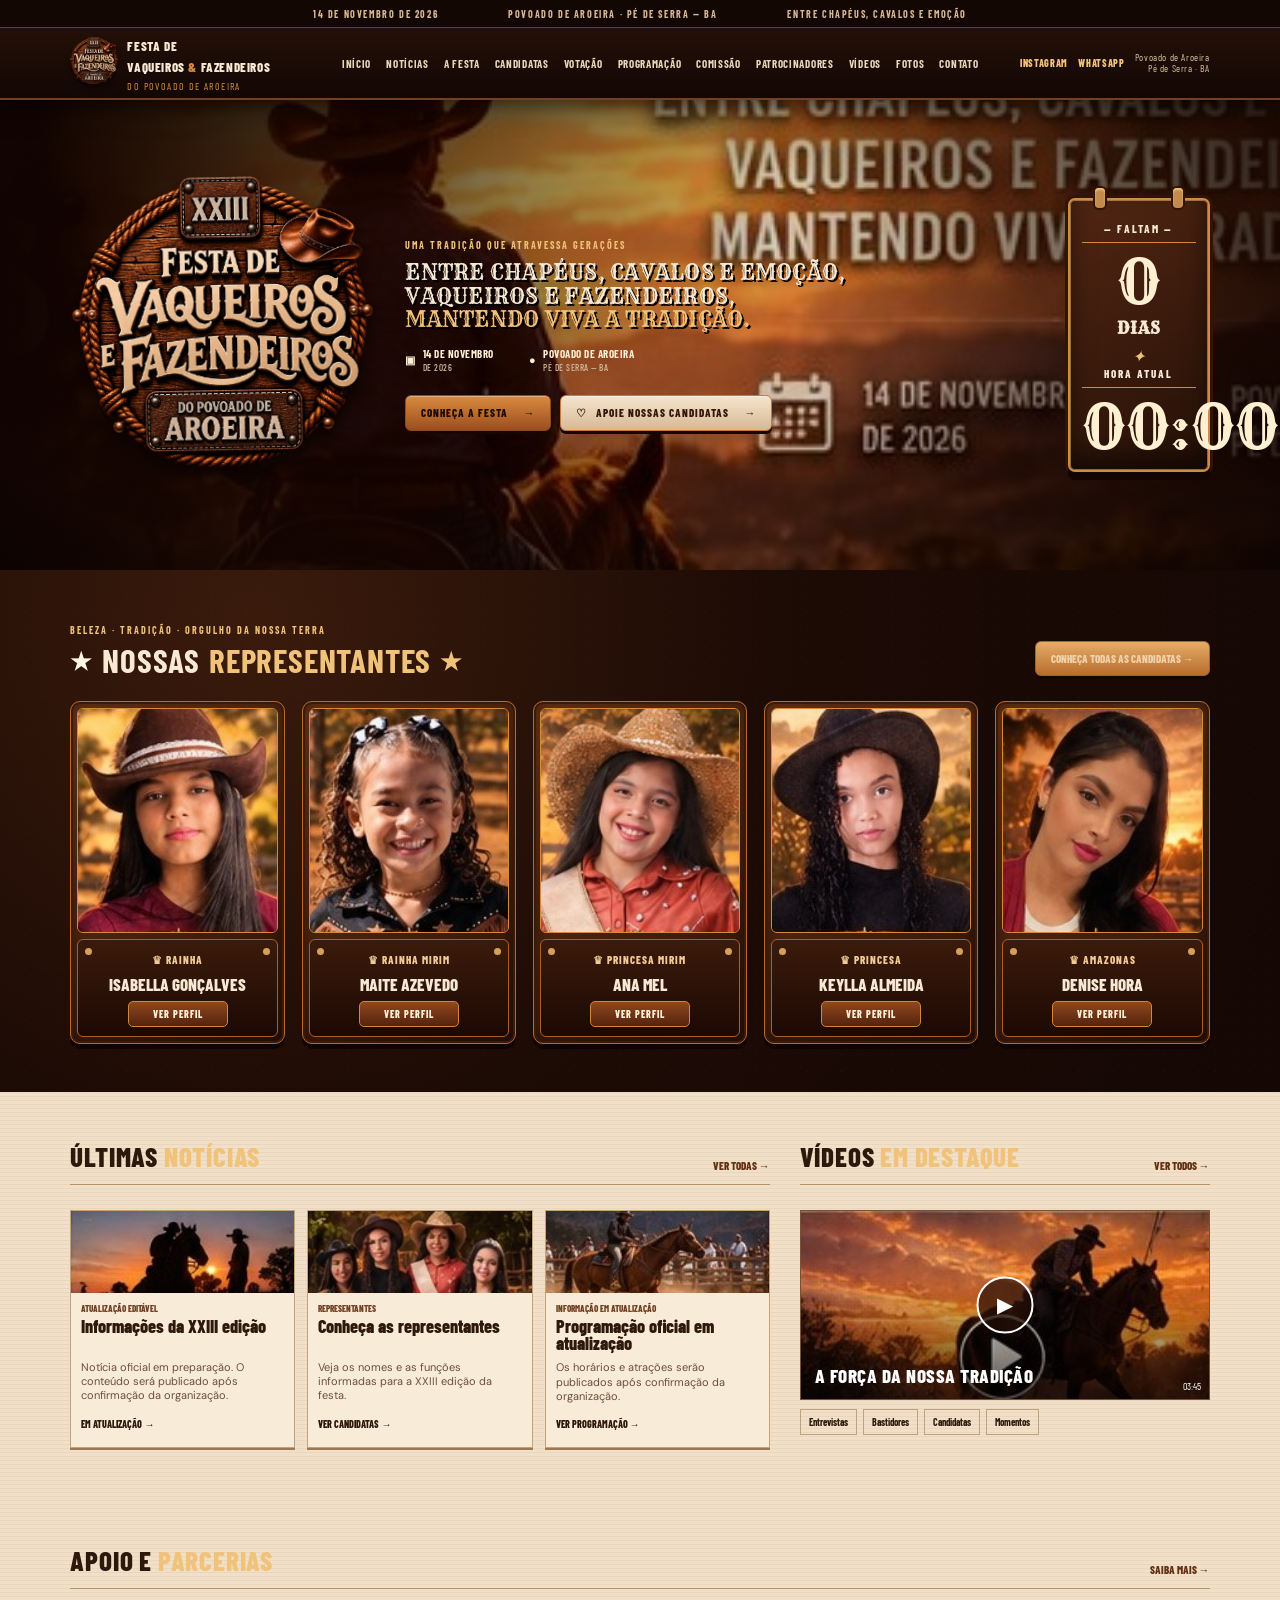
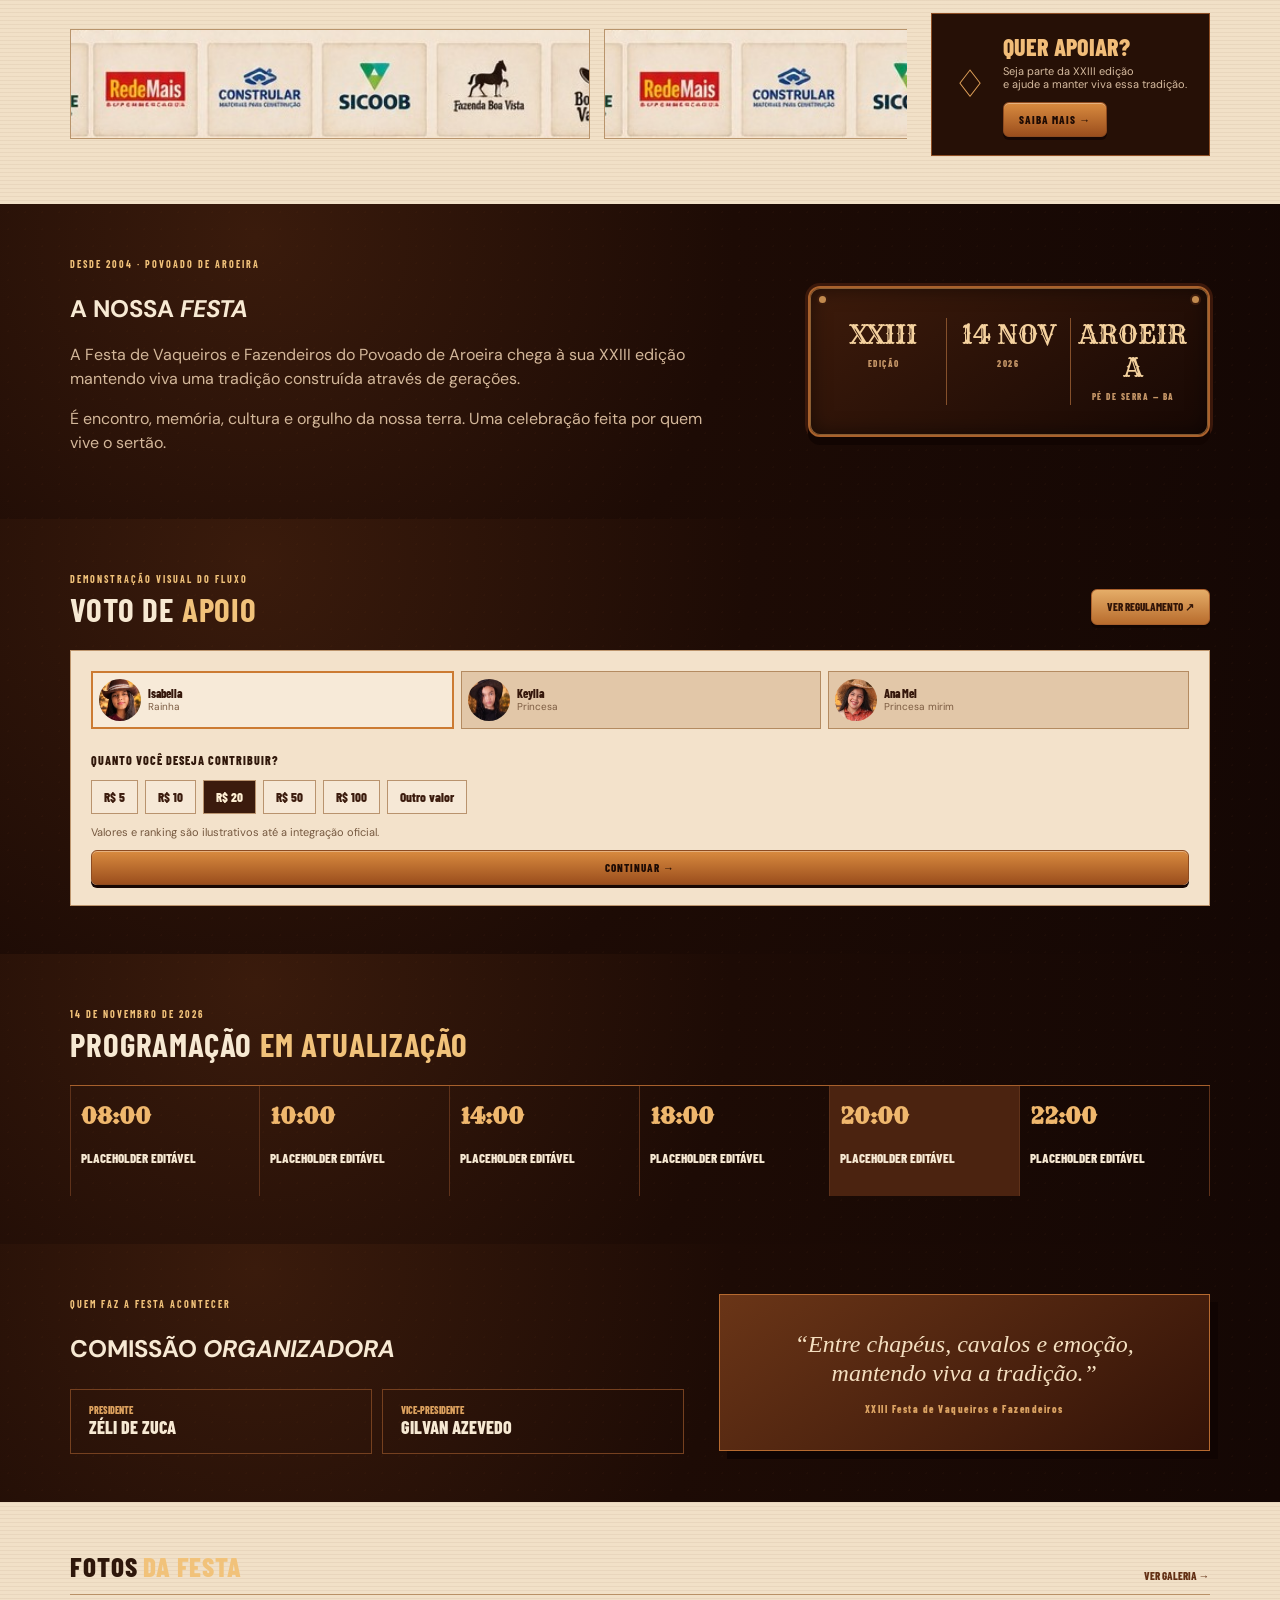
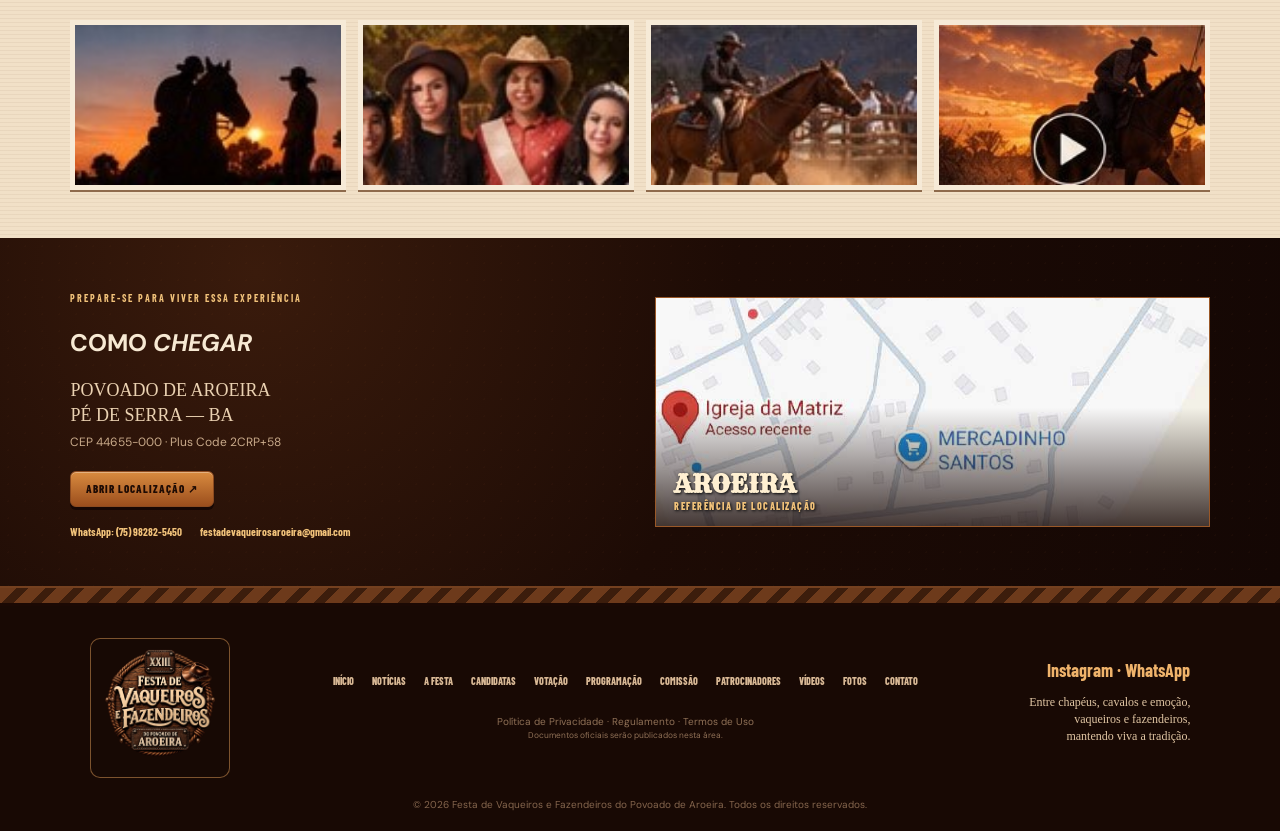
==== index.html @ e7176aa4 "Adiciona relogio atual no calendario" ====
<!doctype html>
<html lang="pt-BR">
<head>
<meta charset="utf-8">
<meta name="viewport" content="width=device-width,initial-scale=1">
<title>XXIII Festa de Vaqueiros e Fazendeiros — Aroeira</title>
<meta name="description" content="XXIII Festa de Vaqueiros e Fazendeiros do Povoado de Aroeira — Pé de Serra, BA.">
<link rel="preconnect" href="https://fonts.googleapis.com">
<link rel="preconnect" href="https://fonts.gstatic.com" crossorigin>
<link href="https://fonts.googleapis.com/css2?family=Barlow+Condensed:wght@400;500;600;700;800&family=DM+Sans:wght@400;500;600;700&family=Rye&display=swap" rel="stylesheet">
<link rel="stylesheet" href="styles.css?v=19">
</head>
<body>
<div class="topbar"><span>14 DE NOVEMBRO DE 2026</span><span>POVOADO DE AROEIRA · PÉ DE SERRA — BA</span><span>ENTRE CHAPÉUS, CAVALOS E EMOÇÃO</span></div>
<header class="header">
  <a class="brand" href="#inicio" aria-label="Festa de Vaqueiros e Fazendeiros">
    <img class="brand-logo" src="assets/logo-oficial.webp" alt="XXIII Festa de Vaqueiros e Fazendeiros do Povoado de Aroeira"><span class="brand-copy"><b>FESTA DE<br>VAQUEIROS <i>&</i> FAZENDEIROS</b><small>DO POVOADO DE AROEIRA</small></span>
  </a>
  <button class="hamb" aria-label="Abrir menu" aria-expanded="false" aria-controls="site-nav">☰</button>
  <nav class="nav" id="site-nav">
    <a href="#inicio">Início</a><a href="#noticias">Notícias</a><a href="#festa">A festa</a><a href="#candidatas">Candidatas</a><a href="#votacao">Votação</a><a href="#programacao">Programação</a><a href="#comissao">Comissão</a><a href="#patrocinadores">Patrocinadores</a><a href="#midia">Vídeos</a><a href="#galeria">Fotos</a><a href="#contato">Contato</a>
  </nav>
  <div class="social"><a href="https://www.instagram.com/festadevaqueiros_aroeira?stkn=MW5icGoyaG5nNHZ4cQ==" target="_blank" rel="noopener noreferrer">Instagram</a><a href="https://wa.me/5575982825450" target="_blank" rel="noopener noreferrer">WhatsApp</a><small>Povoado de Aroeira<br>Pé de Serra · BA</small></div>
</header>

<main id="inicio">
<section class="hero">
  <div class="hero-scene"></div><div class="hero-vignette"></div>
  <div class="rope rope-left"></div><div class="rope rope-right"></div>
  <div class="hero-logo official-logo"><img src="assets/logo-oficial.webp" alt="XXIII Festa de Vaqueiros e Fazendeiros do Povoado de Aroeira"></div>
  <div class="hero-center">
    <div class="eyebrow">UMA TRADIÇÃO QUE ATRAVESSA GERAÇÕES</div>
    <h1>ENTRE CHAPÉUS, CAVALOS E EMOÇÃO,<br>VAQUEIROS E FAZENDEIROS,<br><em>MANTENDO VIVA A TRADIÇÃO.</em></h1>
    <div class="meta"><span>▣ <b>14 DE NOVEMBRO<br><small>DE 2026</small></b></span><span>● <b>POVOADO DE AROEIRA<br><small>PÉ DE SERRA — BA</small></b></span></div>
    <div class="hero-actions"><a class="btn copper" href="#festa">CONHEÇA A FESTA <b>→</b></a><a class="btn cream" href="#votacao">♡ &nbsp; APOIE NOSSAS CANDIDATAS <b>→</b></a></div>
  </div>
  <div class="countdown plaque"><small>— FALTAM —</small><b id="days">63</b><strong>DIAS</strong><i>✦</i><div class="live-clock" aria-label="Horário atual"><small>HORA ATUAL</small><b id="currentTime">00:00:00</b></div></div>
</section>

<section class="representantes section dark" id="candidatas">
  <div class="section-title"><div><span class="eyebrow">BELEZA · TRADIÇÃO · ORGULHO DA NOSSA TERRA</span><h2>NOSSAS <em>REPRESENTANTES</em></h2></div><a class="small-btn" href="#candidatas">CONHEÇA TODAS AS CANDIDATAS →</a></div>
  <div class="candidate-grid">
    <article class="candidate"><div class="portrait"><img src="assets/isabella.jpg" alt="Isabella Gonçalves"></div><div class="card-name"><small>♛ RAINHA</small><h3>ISABELLA GONÇALVES</h3><button data-person="isabella">VER PERFIL</button></div></article>
    <article class="candidate"><div class="portrait"><img src="assets/maite.jpg" alt="Maite Azevedo"></div><div class="card-name"><small>♛ RAINHA MIRIM</small><h3>MAITE AZEVEDO</h3><button data-person="maite">VER PERFIL</button></div></article>
    <article class="candidate"><div class="portrait"><img src="assets/ana.jpg" alt="Ana Mel"></div><div class="card-name"><small>♛ PRINCESA MIRIM</small><h3>ANA MEL</h3><button data-person="ana">VER PERFIL</button></div></article>
    <article class="candidate"><div class="portrait"><img src="assets/keylla.jpg" alt="Keylla Almeida"></div><div class="card-name"><small>♛ PRINCESA</small><h3>KEYLLA ALMEIDA</h3><button data-person="keylla">VER PERFIL</button></div></article>
    <article class="candidate"><div class="portrait"><img src="assets/denise.jpg" alt="Denise Hora"></div><div class="card-name"><small>♛ AMAZONAS</small><h3>DENISE HORA</h3><button data-person="denise">VER PERFIL</button></div></article>
  </div>
</section>

<section class="news section light" id="noticias">
 <div class="two-col">
  <div><div class="section-title light-title"><h2>ÚLTIMAS <em>NOTÍCIAS</em></h2><a href="#noticias">VER TODAS →</a></div><div class="news-grid">
   <article class="news-card"><img src="assets/news1.jpg" alt="Imagem ilustrativa da festa" loading="lazy"><small>ATUALIZAÇÃO EDITÁVEL</small><h3>Informações da XXIII edição</h3><p>Notícia oficial em preparação. O conteúdo será publicado após confirmação da organização.</p><a href="#noticias">EM ATUALIZAÇÃO →</a></article>
   <article class="news-card"><img src="assets/news2.jpg" alt="Representantes da festa" loading="lazy"><small>REPRESENTANTES</small><h3>Conheça as representantes</h3><p>Veja os nomes e as funções informadas para a XXIII edição da festa.</p><a href="#candidatas">VER CANDIDATAS →</a></article>
   <article class="news-card"><img src="assets/news3.jpg" alt="Atualização da programação"><small>INFORMAÇÃO EM ATUALIZAÇÃO</small><h3>Programação oficial em atualização</h3><p>Os horários e atrações serão publicados após confirmação da organização.</p><a href="#programacao">VER PROGRAMAÇÃO →</a></article>
  </div></div>
  <div id="midia"><div class="section-title light-title"><h2>VÍDEOS <em>EM DESTAQUE</em></h2><a href="#midia">VER TODOS →</a></div><div class="video-card"><img src="assets/video.jpg" alt="A força da nossa tradição"><button aria-label="Reproduzir">▶</button><span>03:45</span><b>A FORÇA DA NOSSA TRADIÇÃO</b></div><div class="video-tabs"><span>Entrevistas</span><span>Bastidores</span><span>Candidatas</span><span>Momentos</span></div></div>
 </div>
</section>

<section class="sponsor section light" id="patrocinadores">
 <div class="section-title light-title"><h2>APOIO E <em>PARCERIAS</em></h2><a href="#contato">SAIBA MAIS →</a></div>
 <div class="sponsor-row sponsor-carousel" aria-label="Logos de apoio e parcerias"><div class="sponsor-track"><img src="assets/sponsors.jpg" alt="Logos de apoio e parcerias" loading="lazy"><img src="assets/sponsors.jpg" alt="Logos de apoio e parcerias" loading="lazy" aria-hidden="true"></div></div>
 <aside class="sponsor-cta"><div class="handshake">♢</div><div><h3>QUER APOIAR?</h3><p>Seja parte da XXIII edição<br>e ajude a manter viva essa tradição.</p><a class="btn copper" href="#contato">SAIBA MAIS →</a></div></aside>
</section>

<section class="section dark info" id="festa">
 <div class="info-card"><span class="eyebrow">DESDE 2004 · POVOADO DE AROEIRA</span><h2>A NOSSA <em>FESTA</em></h2><p>A Festa de Vaqueiros e Fazendeiros do Povoado de Aroeira chega à sua XXIII edição mantendo viva uma tradição construída através de gerações.</p><p>É encontro, memória, cultura e orgulho da nossa terra. Uma celebração feita por quem vive o sertão.</p></div>
 <div class="stats plaque"><div><b>XXIII</b><small>EDIÇÃO</small></div><div><b>14 NOV</b><small>2026</small></div><div><b>AROEIRA</b><small>PÉ DE SERRA — BA</small></div></div>
</section>

<section class="section dark vote" id="votacao">
 <div class="section-title"><div><span class="eyebrow">DEMONSTRAÇÃO VISUAL DO FLUXO</span><h2>VOTO DE <em>APOIO</em></h2></div><button class="small-btn" id="reg">VER REGULAMENTO ↗</button></div>
 <div class="vote-grid"><div class="vote-box"><div class="pick-row"><button class="selected" data-candidate="Isabella Gonçalves"><img src="assets/isabella.jpg" alt="Isabella Gonçalves"><b>Isabella<br><small>Rainha</small></b></button><button data-candidate="Keylla Almeida"><img src="assets/keylla.jpg" alt="Keylla Almeida"><b>Keylla<br><small>Princesa</small></b></button><button data-candidate="Ana Mel"><img src="assets/ana.jpg" alt="Ana Mel"><b>Ana Mel<br><small>Princesa mirim</small></b></button></div><label>QUANTO VOCÊ DESEJA CONTRIBUIR?</label><div class="amounts"><button>R$ 5</button><button>R$ 10</button><button class="active">R$ 20</button><button>R$ 50</button><button>R$ 100</button><button>Outro valor</button></div><p class="hint">Valores e ranking são ilustrativos até a integração oficial.</p><button class="btn copper wide" id="continueVote">CONTINUAR →</button></div></div>
</section>

<section class="section dark schedule" id="programacao"><div class="section-title"><div><span class="eyebrow">14 DE NOVEMBRO DE 2026</span><h2>PROGRAMAÇÃO <em>EM ATUALIZAÇÃO</em></h2></div></div><div class="timeline"><div><b>08:00</b><span>PLACEHOLDER EDITÁVEL</span></div><div><b>10:00</b><span>PLACEHOLDER EDITÁVEL</span></div><div><b>14:00</b><span>PLACEHOLDER EDITÁVEL</span></div><div><b>18:00</b><span>PLACEHOLDER EDITÁVEL</span></div><div class="highlight"><b>20:00</b><span>PLACEHOLDER EDITÁVEL</span></div><div><b>22:00</b><span>PLACEHOLDER EDITÁVEL</span></div></div></section>

<section class="section dark commission" id="comissao"><div><span class="eyebrow">QUEM FAZ A FESTA ACONTECER</span><h2>COMISSÃO <em>ORGANIZADORA</em></h2><div class="people"><div><small>Presidente</small><b>ZÉLI DE ZUCA</b></div><div><small>Vice-presidente</small><b>GILVAN AZEVEDO</b></div></div></div><div class="leather-note">“Entre chapéus, cavalos e emoção,<br>mantendo viva a tradição.”<small>XXIII Festa de Vaqueiros e Fazendeiros</small></div></section>

<section class="gallery section light" id="galeria"><div class="section-title light-title"><h2>FOTOS <em>DA FESTA</em></h2><a href="#galeria">VER GALERIA →</a></div><div class="gallery-grid"><img src="assets/news1.jpg" alt="Registro visual da festa" loading="lazy" tabindex="0" role="button"><img src="assets/news2.jpg" alt="Representantes da festa" loading="lazy" tabindex="0" role="button"><img src="assets/news3.jpg" alt="Imagem ilustrativa da programação" loading="lazy" tabindex="0" role="button"><img src="assets/video.jpg" alt="Imagem ilustrativa da tradição da festa" loading="lazy" tabindex="0" role="button"></div></section>

<section class="location section dark" id="contato"><div><span class="eyebrow">PREPARE-SE PARA VIVER ESSA EXPERIÊNCIA</span><h2>COMO <em>CHEGAR</em></h2><p class="lead">POVOADO DE AROEIRA<br>PÉ DE SERRA — BA<br><small>CEP 44655-000 · Plus Code 2CRP+58</small></p><a class="btn copper" href="https://maps.app.goo.gl/FQShf4enFJfWacBQ9?g_st=ac" target="_blank" rel="noopener noreferrer">ABRIR LOCALIZAÇÃO ↗</a><div class="contact-details"><a href="https://wa.me/5575982825450" target="_blank" rel="noopener noreferrer">WhatsApp: (75) 98282-5450</a><a href="mailto:festadevaqueirosaroeira@gmail.com">festadevaqueirosaroeira@gmail.com</a></div></div><div class="map-art"><img src="assets/mapa-aroeira.jpg" alt="Mapa de referência do Povoado de Aroeira, Pé de Serra - Bahia" loading="lazy"><div class="map-overlay"><b>AROEIRA</b><small>REFERÊNCIA DE LOCALIZAÇÃO</small></div></div></section>
</main>

<footer class="footer"><div class="footer-rope"></div><div class="footer-main"><img src="assets/logo-oficial.webp" alt="Logo oficial da festa" class="footer-logo"><div class="footer-links"><a href="#inicio">INÍCIO</a><a href="#noticias">NOTÍCIAS</a><a href="#festa">A FESTA</a><a href="#candidatas">CANDIDATAS</a><a href="#votacao">VOTAÇÃO</a><a href="#programacao">PROGRAMAÇÃO</a><a href="#comissao">COMISSÃO</a><a href="#patrocinadores">PATROCINADORES</a><a href="#midia">VÍDEOS</a><a href="#galeria">FOTOS</a><a href="#contato">CONTATO</a><div class="legal">Política de Privacidade · Regulamento · Termos de Uso<br><small>Documentos oficiais serão publicados nesta área.</small></div></div><div class="footer-slogan"><span><a href="https://www.instagram.com/festadevaqueiros_aroeira?stkn=MW5icGoyaG5nNHZ4cQ==" target="_blank" rel="noopener noreferrer">Instagram</a> · <a href="https://wa.me/5575982825450" target="_blank" rel="noopener noreferrer">WhatsApp</a></span><p>Entre chapéus, cavalos e emoção,<br>vaqueiros e fazendeiros,<br>mantendo viva a tradição.</p></div></div><div class="copyright">© 2026 Festa de Vaqueiros e Fazendeiros do Povoado de Aroeira. Todos os direitos reservados.</div></footer>

<div class="modal" id="modal" role="dialog" aria-modal="true" aria-labelledby="modalTitle" aria-hidden="true"><div class="modal-box"><button class="close" aria-label="Fechar janela">×</button><div id="modalContent"><h2 id="modalTitle" class="sr-only">Detalhes</h2></div></div></div>
<script src="script.js?v=7"></script>
</body>
</html>
---- styles.css ----
:root{--black:#160a05;--brown:#2a1208;--brown2:#4b2410;--leather:#6b3518;--copper:#d88a3d;--gold:#f1c27a;--cream:#f7e9d3;--paper:#f1e0c7;--ink:#2a160c;--muted:#bfa586;--line:rgba(232,169,94,.35);--display:'Rye',Georgia,serif;--cond:'Barlow Condensed',Arial,sans-serif;--body:'DM Sans',Arial,sans-serif}*{box-sizing:border-box}html{scroll-behavior:smooth}body{margin:0;background:var(--black);color:var(--cream);font-family:var(--body);overflow-x:hidden}a{text-decoration:none;color:inherit}button{font:inherit;cursor:pointer}.topbar{height:28px;background:#130703;border-bottom:1px solid #6e3c1e;display:flex;align-items:center;justify-content:center;gap:70px;color:#d8b892;font:700 10px var(--cond);letter-spacing:1.6px}.header{height:72px;background:linear-gradient(#241008,#120704);border-bottom:2px solid #74401f;display:flex;align-items:center;padding:0 5.5vw;gap:25px;position:sticky;top:0;z-index:50;box-shadow:0 8px 20px #0008}.brand{display:flex;align-items:center;gap:9px;min-width:230px}.brand-x{font:21px var(--display);padding:7px 8px;border:1px solid var(--copper);border-radius:5px;box-shadow:inset 0 0 0 2px #3d1b0b;color:#fff0d4}.brand-copy b{font:800 13px/1 var(--cond);letter-spacing:.6px}.brand-copy i{color:var(--copper);font-style:normal}.brand-copy small{display:block;color:var(--copper);font:10px var(--cond);letter-spacing:1.4px;margin-top:3px}.nav{display:flex;justify-content:center;gap:15px;flex:1}.nav a{font:700 11px var(--cond);letter-spacing:.7px;text-transform:uppercase;color:#ead6bb}.nav a:hover{color:var(--gold)}.social{display:flex;align-items:center;gap:10px;font:700 16px var(--cond);white-space:nowrap}.social small{font:10px/1.1 var(--cond);color:#d3b99a;letter-spacing:.6px}.social b{font-size:24px}.hamb{display:none;background:none;border:0;color:#f6dfbf;font-size:25px}.hero{height:390px;position:relative;display:flex;align-items:center;padding:0 5.5vw;overflow:hidden;background:#201007}.hero-scene{position:absolute;inset:0;background-image:linear-gradient(90deg,#1a0905 0%,#1a09058a 25%,#1a09052a 60%,#1a09057a 100%),url('assets/hero-cowboy.jpg');background-size:cover;background-position:center 48%;filter:saturate(1.15)}.hero-vignette{position:absolute;inset:0;background:radial-gradient(ellipse at 50% 40%,transparent 0 30%,#130703aa 85%,#0d0402 100%)}.rope{position:absolute;width:480px;height:32px;border-radius:50%;border:10px solid #4b2714;opacity:.9;filter:drop-shadow(0 4px 2px #000);pointer-events:none}.rope-left{left:-190px;top:-10px;transform:rotate(18deg)}.rope-right{right:-210px;bottom:0;transform:rotate(-18deg)}.plaque{background:linear-gradient(145deg,#3d1b0b,#170804);border:2px solid #a9612c;border-radius:12px;box-shadow:0 8px 0 #120502,0 0 0 3px #3b180b,inset 0 0 0 1px #e1a15a88,inset 0 0 20px #0008;position:relative}.plaque:before,.plaque:after{content:"";position:absolute;width:7px;height:7px;background:#c28a4e;border-radius:50%;box-shadow:0 0 0 2px #3b1b0c;top:8px}.plaque:before{left:9px}.plaque:after{right:9px}.hero-logo{z-index:2;width:260px;padding:13px 17px;text-align:center;transform:rotate(-1deg);margin-right:30px}.hero-logo .roman{display:inline-block;border:1px solid #b76a31;padding:2px 10px;font:23px var(--display);margin-bottom:3px}.hero-logo strong{display:block;font:800 31px/.84 var(--cond);letter-spacing:.5px;text-shadow:2px 2px #0b0301}.hero-logo strong em{font-style:normal;color:#fff0d6;font-size:39px}.hero-logo small{display:block;border-top:1px solid #9a5425;margin:10px 10px 0;padding-top:6px;font:700 10px/1.1 var(--cond);letter-spacing:1.6px;color:#d4b08a}.hero-logo small b{font:18px var(--display);color:#fff0d6}.hero-center{position:relative;z-index:2;flex:1;text-align:left;max-width:570px;margin-left:10px}.eyebrow{font:700 10px var(--cond);letter-spacing:2px;color:var(--gold);text-transform:uppercase}.hero h1{font:700 24px/1.05 var(--cond);letter-spacing:.6px;margin:10px 0 15px;text-shadow:2px 2px #000}.hero h1 em{font-style:normal;color:#fff1d5}.meta{display:flex;gap:35px;color:#fff0d4;font:700 11px var(--cond);letter-spacing:.5px}.meta span{display:flex;gap:7px;align-items:center}.meta span:first-letter{color:var(--gold)}.meta small{font-weight:500;color:#d6c0a4}.hero-actions{display:flex;gap:9px;margin-top:18px}.btn{display:inline-flex;align-items:center;justify-content:center;gap:15px;padding:10px 15px;border-radius:6px;border:1px solid #8d4b20;font:800 11px var(--cond);letter-spacing:1px;box-shadow:inset 0 1px #fff5,0 3px #170704}.btn.copper{background:linear-gradient(#d98b3f,#9b4e1d);color:#1e0b04}.btn.cream{background:linear-gradient(#f5e5cd,#d7b894);color:#34170a;border-color:#c27b3c}.btn:hover{transform:translateY(-1px);filter:brightness(1.08)}.countdown{z-index:3;width:150px;padding:16px 12px;text-align:center;transform:rotate(2deg);margin-left:auto}.countdown small{font:800 12px var(--cond);letter-spacing:2px}.countdown b{display:block;font:67px/.85 var(--display);color:#fff0d2;margin-top:5px}.countdown strong{display:block;font:800 18px var(--cond);letter-spacing:2px}.countdown i{display:block;color:var(--gold);margin-top:4px}.quick{display:grid;grid-template-columns:repeat(7,1fr);background:linear-gradient(#3a1c0d,#251006);border-block:1px solid #8b4c25;padding:0 5.5vw;box-shadow:0 7px 14px #0008}.quick a{min-height:82px;border-right:1px solid #6f3b1e;display:flex;align-items:center;justify-content:center;gap:11px;text-align:left}.quick a:first-child{border-left:1px solid #6f3b1e}.quick b{font-size:24px;color:#f1bd79}.quick strong{font:800 12px/1 var(--cond);letter-spacing:.8px}.quick small{display:block;font:400 10px var(--body);color:#d1b596;letter-spacing:0;margin-top:5px}.section{padding:48px 5.5vw}.dark{background:radial-gradient(circle at 20% 10%,#3a1b0c 0,#1d0b05 45%,#140704 100%);position:relative}.dark:before{content:"";position:absolute;inset:0;pointer-events:none;background-image:radial-gradient(#8c4b2380 1px,transparent 1px);background-size:17px 17px;opacity:.11}.dark>*{position:relative}.section-title{display:flex;align-items:end;justify-content:space-between;gap:20px;margin-bottom:25px}.section-title h2{font:700 33px/.9 var(--cond);margin:7px 0 0;letter-spacing:.8px}.section-title h2 em{font-style:normal;color:var(--gold)}.section-title a{font:800 11px var(--cond);color:#5a2a12}.dark .section-title a{color:#f2d1a8}.small-btn{border:1px solid #a9602c;background:linear-gradient(#e5ad68,#b86c2d);color:#321508;padding:10px 15px;border-radius:6px;font:800 11px var(--cond);box-shadow:0 3px #120502}.candidate-grid{display:grid;grid-template-columns:repeat(5,1fr);gap:17px}.candidate{padding:6px;border:1px solid #b56b30;border-radius:10px;background:linear-gradient(145deg,#6c3516,#2a1006);box-shadow:0 5px 0 #100402,inset 0 0 0 2px #3b1a0c,inset 0 0 18px #0007}.portrait{height:225px;border-radius:6px;overflow:hidden;border:1px solid #d4893d;background:#3a1b0b}.portrait img{width:100%;height:100%;object-fit:cover;display:block}.card-name{text-align:center;background:linear-gradient(#3b1b0b,#1c0904);border:1px solid #a95f29;border-radius:6px;padding:8px 7px 9px;margin-top:6px;position:relative}.card-name:before,.card-name:after{content:"";position:absolute;top:8px;width:7px;height:7px;border-radius:50%;background:#d5a05e}.card-name:before{left:7px}.card-name:after{right:7px}.card-name small{font:800 11px var(--cond);letter-spacing:1px;color:#f1cb95}.card-name h3{font:800 17px/.95 var(--cond);margin:7px 0 9px}.card-name button{background:linear-gradient(#8f481d,#54230e);border:1px solid #d2863c;color:#fff0d5;border-radius:5px;padding:6px 24px;font:800 10px var(--cond);letter-spacing:1px}.light{background:var(--paper);color:#2e170b;position:relative}.light:before{content:"";position:absolute;inset:0;opacity:.13;background-image:repeating-linear-gradient(0deg,transparent,transparent 3px,#6d472d 4px)}.light>*{position:relative}.two-col{display:grid;grid-template-columns:1.45fr .85fr;gap:30px}.light-title{border-bottom:1px solid #b99167;padding-bottom:12px}.light-title h2{font:800 27px var(--cond);margin:0}.light-title a{color:#633015;font:800 11px var(--cond)}.news-grid{display:grid;grid-template-columns:repeat(3,1fr);gap:12px}.news-card{background:#f8ebd7;border:1px solid #c3a17b;box-shadow:0 2px 0 #9d7855;padding-bottom:14px}.news-card img{display:block;width:100%;height:82px;object-fit:cover}.news-card small{display:block;color:#714021;font:800 9px var(--cond);margin:10px 10px 4px}.news-card h3{font:800 18px/.96 var(--cond);margin:0 10px 8px}.news-card p{font:400 11px/1.3 var(--body);margin:0 10px 9px;color:#6a503b}.news-card a{font:800 10px var(--cond);margin:0 10px}.video-card{height:190px;margin-top:0;position:relative;overflow:hidden;border:1px solid #765134;background:#1b0a04}.video-card img{width:100%;height:100%;object-fit:cover}.video-card:after{content:"";position:absolute;inset:0;background:linear-gradient(0deg,#000a,transparent 65%)}.video-card button{position:absolute;z-index:2;left:50%;top:50%;transform:translate(-50%,-50%);width:57px;height:57px;border-radius:50%;border:2px solid white;background:#241006aa;color:white;font-size:21px}.video-card span{position:absolute;z-index:2;right:8px;bottom:7px;color:white;font:10px var(--cond)}.video-card>b{position:absolute;z-index:2;left:14px;bottom:12px;color:white;font:800 19px var(--cond);letter-spacing:.5px}.video-tabs{display:flex;gap:6px;margin-top:9px}.video-tabs span{padding:6px 8px;border:1px solid #c0a17f;font:700 10px var(--cond);text-transform:capitalize}.sponsor{display:grid;grid-template-columns:1.5fr .5fr;gap:24px;align-items:center}.sponsor .section-title{grid-column:1/-1;margin-bottom:0}.sponsor-row{display:flex;align-items:center;gap:5px}.sponsor-row img{width:100%;height:110px;object-fit:cover;object-position:center;border:1px solid #b8946c;background:#f7e9d3}.sponsor-row button{border:0;background:none;font-size:34px;color:#8d5a31}.sponsor-cta{background:#261006;border:1px solid #8e4e24;min-height:110px;display:flex;align-items:center;justify-content:center;gap:16px;color:#f3ddbf;padding:18px}.handshake{font-size:38px;color:#e4a45b}.sponsor-cta h3{font:800 24px var(--cond);margin:0;color:#f1bd79}.sponsor-cta p{font:11px/1.2 var(--body);color:#d7bca0;margin:4px 0 10px}.info{display:grid;grid-template-columns:1.4fr .8fr;gap:35px;align-items:center}.info-card p{max-width:650px;color:#d3b79a;line-height:1.5}.stats{display:flex;gap:0;justify-content:space-around;padding:30px 12px}.stats div{padding:0 18px;text-align:center;border-right:1px solid #85502b}.stats div:last-child{border:0}.stats b{display:block;font:30px var(--display);color:#f4d19e}.stats small{font:800 10px var(--cond);letter-spacing:1.5px;color:#c59667}.vote-grid{display:grid;grid-template-columns:1.25fr .75fr;gap:24px}.vote-box{background:#f3e2cb;color:#30170a;padding:20px;border:1px solid #bd956d}.pick-row{display:flex;gap:7px;margin-bottom:20px}.pick-row button{flex:1;display:flex;align-items:center;gap:7px;text-align:left;background:#e2c7a8;border:1px solid #b48b61;padding:6px;color:#35170b}.pick-row button.selected{border:2px solid #cc7b32;background:#f7ead8}.pick-row img{width:42px;height:42px;object-fit:cover;border-radius:50%}.pick-row b{font:800 12px/1 var(--cond)}.pick-row small{font:10px var(--body);font-weight:400;color:#7c5c42}.vote-box label{font:800 12px var(--cond);letter-spacing:1px}.amounts{display:flex;flex-wrap:wrap;gap:7px;margin:10px 0}.amounts button{background:#f6e8d6;border:1px solid #b9936e;color:#3b1b0d;padding:8px 12px;font:800 13px var(--cond)}.amounts button.active{background:#3b1b0d;color:#fff0d4}.hint{font-size:11px;color:#75583f}.wide{width:100%}.ranking{background:#281007;border:1px solid #8e4c24;padding:20px}.ranking h3{font:800 25px var(--cond);border-bottom:1px solid #78401f;padding-bottom:12px}.ranking h3 em{font-style:normal;color:#e6a761}.ranking ol{margin:0;padding-left:20px}.ranking li{display:flex;justify-content:space-between;gap:10px;padding:10px 0;border-bottom:1px solid #61331a;font:800 13px var(--cond)}.ranking li span{color:#d3b89b;font-weight:500}.timeline{display:grid;grid-template-columns:repeat(6,1fr);border-top:1px solid #a7602c}.timeline div{min-height:110px;border-right:1px solid #5f321a;padding:16px 10px}.timeline div:first-child{border-left:1px solid #5f321a}.timeline b{display:block;color:#efb76d;font:800 22px var(--display)}.timeline span{display:block;margin-top:20px;font:800 13px var(--cond)}.timeline .highlight{background:#4b2310}.commission{display:grid;grid-template-columns:1fr .8fr;gap:35px;align-items:center}.people{display:flex;gap:10px;margin-top:25px}.people div{border:1px solid #75401f;padding:14px 18px;flex:1}.people small{display:block;color:#dca15e;font:800 10px var(--cond);text-transform:uppercase}.people b{font:800 18px var(--cond)}.leather-note{padding:35px 25px;text-align:center;background:linear-gradient(145deg,#6a3517,#321207);border:1px solid #b66a30;box-shadow:8px 8px 0 #100402;font:italic 24px/1.2 Georgia;color:#f4dfc0}.leather-note small{display:block;font:800 10px var(--cond);color:#dba363;letter-spacing:1.5px;margin-top:15px}.gallery-grid{display:grid;grid-template-columns:repeat(4,1fr);gap:12px}.gallery-grid img{width:100%;height:170px;object-fit:cover;border:5px solid #f6ead7;box-shadow:0 2px 0 #8e6a4c}.location{display:grid;grid-template-columns:1fr 1fr;gap:30px;align-items:center}.lead{font:18px/1.4 Georgia;color:#ead1b1}.map-art{height:230px;border:1px solid #9a5828;background:radial-gradient(circle,#6b3518 1px,transparent 1px),#1d0a05;background-size:18px 18px;display:flex;flex-direction:column;align-items:center;justify-content:center;box-shadow:inset 0 0 50px #000}.map-art span{font-size:40px;color:#d89248}.map-art b{font:800 30px var(--display)}.map-art small{font:800 11px var(--cond);letter-spacing:2px;color:#d6b28c}.footer{background:#180904;border-top:2px solid #74401f;position:relative;overflow:hidden}.footer-rope{height:18px;background:repeating-linear-gradient(135deg,#6d3a1b 0 12px,#3c1d0c 12px 20px);border-bottom:3px solid #1b0904}.footer-main{display:grid;grid-template-columns:190px 1fr 220px;gap:30px;padding:32px 7vw 20px;align-items:center}.footer-logo{width:140px;height:140px;object-fit:cover;border-radius:8px;filter:sepia(.3)}.footer-links{display:flex;justify-content:center;flex-wrap:wrap;gap:10px 18px;font:800 10px var(--cond);color:#d9b996}.legal{width:100%;text-align:center;color:#8f7056;margin-top:18px;font:10px var(--body)}.footer-slogan{text-align:right}.footer-slogan span{font:700 18px var(--cond);color:#efb36b}.footer-slogan p{font:12px/1.45 Georgia;color:#e0c5a3}.copyright{text-align:center;padding:0 20px 20px;color:#84654d;font:10px var(--body)}.modal{position:fixed;inset:0;background:#000b;display:none;align-items:center;justify-content:center;z-index:100;padding:20px}.modal.open{display:flex}.modal-box{width:min(520px,100%);background:linear-gradient(#3b1b0b,#1b0804);border:2px solid #b76a30;border-radius:12px;padding:28px;color:#f7e7ce;box-shadow:0 20px 60px #000}.close{position:absolute;margin-left:450px;margin-top:-20px;background:none;border:0;color:white;font-size:28px}.modal-box h3{font:800 30px var(--cond);margin:0 0 8px;color:#f0b36c}.modal-box p{color:#d9bfa0}.modal-box .modal-photo{width:140px;height:140px;border-radius:8px;object-fit:cover;border:2px solid #c98239;float:left;margin:0 18px 10px 0}
@media(max-width:1100px){.nav{gap:8px}.nav a{font-size:10px}.social small{display:none}.hero-logo{width:220px}.hero-center{max-width:480px}.hero h1{font-size:21px}.quick{grid-template-columns:repeat(4,1fr)}.candidate-grid{grid-template-columns:repeat(3,1fr)}}
@media(max-width:760px){.topbar span:nth-child(2),.topbar span:nth-child(3){display:none}.header{height:66px;padding:0 18px}.nav{display:none;position:absolute;top:66px;left:0;right:0;background:#190904;flex-direction:column;padding:15px 20px;border-bottom:1px solid #7d4422}.nav.open{display:flex}.hamb{display:block;margin-left:auto}.social{display:none}.brand{min-width:auto}.brand-copy b{font-size:11px}.brand-copy small{font-size:8px}.hero{height:auto;min-height:620px;padding:120px 20px 30px;display:block}.hero-logo{position:absolute;top:18px;left:18px;width:185px;transform:none}.hero-logo strong{font-size:23px}.hero-logo strong em{font-size:29px}.hero-center{max-width:none;margin:0;text-align:center}.hero h1{font-size:20px}.meta{justify-content:center;gap:16px}.hero-actions{justify-content:center;flex-wrap:wrap}.countdown{position:absolute;top:20px;right:15px;width:120px;padding:12px 8px}.countdown b{font-size:50px}.quick{grid-template-columns:repeat(2,1fr);padding:0}.quick a{min-height:72px}.section{padding:38px 18px}.section-title{align-items:flex-start;flex-direction:column}.section-title h2{font-size:29px}.candidate-grid{grid-template-columns:repeat(2,1fr);gap:10px}.portrait{height:220px}.card-name h3{font-size:15px}.two-col,.info,.vote-grid,.commission,.location{grid-template-columns:1fr}.news-grid{grid-template-columns:1fr}.news-card img{height:130px}.sponsor{display:block}.sponsor .section-title{margin-bottom:20px}.sponsor-row img{height:90px}.sponsor-cta{margin-top:18px}.timeline{grid-template-columns:repeat(2,1fr)}.people{flex-direction:column}.gallery-grid{grid-template-columns:repeat(2,1fr)}.gallery-grid img{height:130px}.footer-main{grid-template-columns:1fr;text-align:center}.footer-logo{margin:auto}.footer-slogan{text-align:center}.close{margin-left:calc(100% - 20px)}}
@media(max-width:430px){.candidate-grid{grid-template-columns:1fr 1fr}.portrait{height:175px}.card-name h3{font-size:14px}.quick strong{font-size:11px}.quick small{font-size:9px}.hero-logo{width:170px}.hero h1{font-size:18px}.countdown{width:105px}.countdown b{font-size:43px}.hero-center{padding-top:70px}.pick-row{flex-direction:column}.timeline{grid-template-columns:1fr}.gallery-grid{grid-template-columns:1fr}}
/* Correções visuais da referência: o hero usa uma fotografia limpa, sem texto incorporado na imagem. */
.hero-scene{background-image:linear-gradient(90deg,rgba(26,9,5,.9) 0%,rgba(26,9,5,.42) 30%,rgba(26,9,5,.2) 62%,rgba(26,9,5,.56) 100%),url('assets/hero-ai.webp');background-position:center center;background-size:cover;filter:saturate(1.08) contrast(1.04)}
.hero-vignette{background:linear-gradient(90deg,rgba(16,5,2,.48),transparent 42%,rgba(16,5,2,.38)),linear-gradient(0deg,rgba(13,4,2,.82),transparent 24%,rgba(13,4,2,.25))}
.hero{height:405px;background:#201007}.hero-logo{box-shadow:0 8px 0 rgba(18,5,2,.65),inset 0 0 0 1px rgba(241,194,122,.35)}.hero-center{max-width:590px}.hero h1{max-width:560px}.quick{position:relative;z-index:4}.candidate{transition:transform .22s ease,filter .22s ease}.candidate:hover{transform:translateY(-5px);filter:brightness(1.08)}.portrait img{object-position:center center}.card-name button{transition:filter .2s,transform .2s}.card-name button:hover{filter:brightness(1.18);transform:translateY(-1px)}
@media(max-width:760px){.hero{min-height:620px;height:auto}.hero-scene{background-position:center center}.hero-logo{box-shadow:0 5px 0 rgba(18,5,2,.6)}}
/* Refinamento com o logo oficial enviado pela organização */
.brand-logo{width:48px;height:54px;object-fit:contain;display:block;filter:drop-shadow(0 3px 2px rgba(0,0,0,.55))}.brand-copy{min-width:0}.official-logo{z-index:2;width:225px;height:250px;padding:0;margin-right:28px;background:transparent;border:0;border-radius:0;box-shadow:none;filter:drop-shadow(0 8px 5px rgba(12,3,1,.65));transform:rotate(-1deg)}.official-logo:before,.official-logo:after{display:none}.official-logo img{width:100%;height:100%;object-fit:contain;display:block}.footer-logo{object-fit:contain;padding:8px;background:rgba(25,8,3,.32);border:1px solid rgba(212,131,58,.55);border-radius:10px}.hero-center{margin-left:0}.hero h1{font-size:23px;line-height:1.06}.hero h1 em{color:var(--gold)}
@media(max-width:1100px){.official-logo{width:190px;height:215px;margin-right:18px}.brand-logo{width:42px;height:47px}.brand-copy b{font-size:11px}}
@media(max-width:760px){.brand-logo{width:38px;height:43px}.official-logo{position:absolute;top:16px;left:18px;width:150px;height:165px;margin:0}.hero-center{padding-top:125px}.hero h1{font-size:19px}.footer-logo{width:150px;height:150px}}
@media(max-width:430px){.official-logo{width:132px;height:146px}.hero-center{padding-top:104px}}
/* Ajustes finais de responsividade e conteúdo confirmado */
.btn.disabled{opacity:.68;cursor:not-allowed;pointer-events:none;filter:none}.location .btn.disabled{font-size:10px}.news-card h3{min-height:34px}
@media(max-width:760px){.hero-center{padding-top:190px}.hero-actions .btn{max-width:100%;font-size:10px}.meta{flex-wrap:wrap}.location .btn.disabled{white-space:normal;text-align:center}}
@media(max-width:430px){.hero-center{padding-top:175px}.hero h1{line-height:1.08}.meta{gap:10px}.hero-actions{gap:7px}.hero-actions .btn{padding:9px 10px}.news-card h3{min-height:0}}
/* Corrige a faixa lateral vazia observada em alguns navegadores Android */
html,body{width:100%;min-width:0;max-width:100%;overflow-x:hidden}.topbar,.header,main,.footer{width:100%;max-width:100%}.hero,.quick,.section{max-width:100%;}.hero-scene{width:100%;}.header{box-sizing:border-box}.quick{box-sizing:border-box}
@media(max-width:760px){.topbar,.header,main,.footer{width:100vw;max-width:100vw}.hero{width:100vw}.quick{width:100vw}.section{width:100vw}}
/* Fase 1 — composição mais limpa, premium e próxima da referência */
.social>span,.social>b{display:none}.social{margin-left:auto}.social small{display:block;text-align:right}.hero{height:470px;min-height:470px;background:#180804}.hero-scene{background-image:linear-gradient(90deg,#120502 0%,#1a0905a8 30%,#1a09052e 62%,#120502b8 100%),url('assets/hero-cowboy.jpg');background-position:center 45%}.hero-vignette{background:radial-gradient(ellipse at 52% 42%,transparent 0 33%,#13070399 83%,#0d0402 100%)}.official-logo{width:270px;height:300px;margin-right:34px;filter:drop-shadow(0 11px 7px #090201cc)}.hero-center{max-width:610px;margin-left:0}.hero h1{font-size:27px;line-height:1.02;letter-spacing:.8px}.hero-actions{margin-top:22px}.countdown{width:132px;padding:14px 10px}.countdown b{font-size:59px}.quick{grid-template-columns:repeat(4,1fr);padding-inline:8vw}.quick a{min-height:76px}.quick a:nth-child(n+5){display:none}.quick a:first-child{border-left:1px solid #6f3b1e}
@media(max-width:1100px){.hero{height:450px;min-height:450px}.official-logo{width:220px;height:245px;margin-right:20px}.hero h1{font-size:23px}.countdown{width:120px}.quick{padding-inline:5.5vw}}
@media(max-width:760px){.social{display:none}.hero{height:auto;min-height:690px;padding-top:120px}.official-logo{width:155px;height:170px;top:18px;left:18px}.hero-center{padding-top:205px}.hero h1{font-size:21px}.hero-actions{margin-top:18px}.countdown{top:22px;right:14px;width:112px}.quick{grid-template-columns:repeat(2,1fr);padding:0}.quick a{min-height:76px}.quick a:nth-child(n+5){display:none}}
@media(max-width:430px){.hero{min-height:675px}.hero-center{padding-top:190px}.hero h1{font-size:19px}.official-logo{width:135px;height:148px}.quick a{min-height:70px}}
/* Acessibilidade */
.sr-only{position:absolute;width:1px;height:1px;padding:0;margin:-1px;overflow:hidden;clip:rect(0,0,0,0);white-space:nowrap;border:0}.modal[aria-hidden="true"]{visibility:hidden}.modal[aria-hidden="false"]{visibility:visible}
.gallery-grid img{cursor:zoom-in;transition:transform .2s,filter .2s}.gallery-grid img:hover,.gallery-grid img:focus{transform:scale(1.02);filter:brightness(1.08);outline:2px solid var(--copper);outline-offset:2px}.gallery-modal-photo{display:block;width:100%;max-height:62vh;object-fit:contain;border:1px solid #c98239;margin-bottom:14px}
.social a{font:800 10px var(--cond);letter-spacing:.7px;color:#f1c27a;text-transform:uppercase}.social a:hover{color:#fff0d4}.lead small{font:12px var(--body);color:#c9aa8a}.contact-details{display:flex;flex-wrap:wrap;gap:10px 18px;margin-top:18px}.contact-details a{font:700 11px var(--cond);color:#f1c27a}.contact-details a:hover{color:#fff0d4}.footer-slogan a{color:inherit}.footer-slogan a:hover{color:#fff0d4}@media(max-width:760px){.contact-details{flex-direction:column;gap:7px}}
.map-art{position:relative;overflow:hidden;min-height:230px;background:#1d0a05}.map-art>img{width:100%;height:100%;min-height:230px;object-fit:cover;display:block;filter:saturate(.82)}.map-art:after{content:"";position:absolute;inset:0;background:linear-gradient(0deg,#160704cc,transparent 52%);pointer-events:none}.map-overlay{position:absolute;z-index:2;left:18px;bottom:14px;display:flex;flex-direction:column;text-shadow:1px 1px 3px #000}.map-overlay b{font:800 25px var(--display);color:#fff0d2}.map-overlay small{font:800 10px var(--cond);letter-spacing:1.5px;color:#f1c27a}.location .lead small{display:inline-block;margin-top:5px}
/* Refinamento solicitado na fachada, calendário, tipografia e menu mobile */
.rope{display:none}.hero h1{font-family:var(--display);font-weight:400;letter-spacing:.25px;line-height:1.12;font-size:21px}.hero h1 em{font-family:var(--display);font-weight:400;color:#f1c27a}.countdown{transform:none;width:142px;min-height:152px;padding:22px 12px 14px;border-radius:7px;background:linear-gradient(145deg,#522613,#241006);border:2px solid #d08a45;box-shadow:0 8px 0 #120502,0 0 0 3px #321307,inset 0 0 0 1px #f2bd7088,inset 0 -15px 24px #0008}.countdown:before,.countdown:after{width:10px;height:20px;top:-12px;border-radius:4px;background:#c38a4e;box-shadow:0 0 0 2px #321307, inset 0 2px 2px #f1c27a}.countdown:before{left:25px}.countdown:after{right:25px}.countdown small{display:block;border-bottom:1px solid #d08a45;padding-bottom:7px;font-size:11px}.countdown b{font-family:var(--display);font-size:62px;line-height:.95;margin-top:10px}.countdown strong{font-family:var(--display);font-size:16px;letter-spacing:1px;margin-top:6px}.countdown i{margin-top:8px}.official-logo{width:305px;height:335px;margin-right:30px}
@media(max-width:1100px){.official-logo{width:255px;height:280px}.hero h1{font-size:19px}.countdown{width:132px}}
@media(max-width:760px){.hamb{position:fixed;top:38px;right:12px;z-index:100;width:48px;height:42px;border:1px solid #b76a30;border-radius:6px;background:#1b0804eF;font-size:28px;line-height:1;color:#f6dfbf}.official-logo{width:185px;height:202px;top:14px;left:14px}.hero-center{padding-top:230px}.hero h1{font-size:16px;line-height:1.22}.countdown{top:20px;right:12px;width:126px;min-height:143px;padding:20px 8px 11px}.countdown b{font-size:54px}.countdown strong{font-size:14px}.countdown:before{left:21px}.countdown:after{right:21px}}
@media(max-width:430px){.official-logo{width:168px;height:183px}.hero-center{padding-top:215px}.hero h1{font-size:14px}.countdown{width:116px;min-height:134px}.countdown b{font-size:48px}.countdown small{font-size:9px}.countdown strong{font-size:12px}.countdown:before{left:18px}.countdown:after{right:18px}}
/* Barra superior inteira fixa e título das representantes alinhado */
.topbar{position:sticky;top:0;z-index:70}.header{position:sticky;top:28px;z-index:65}.representantes .section-title h2{display:flex;align-items:center;gap:9px;white-space:nowrap}.representantes .section-title h2:before,.representantes .section-title h2:after{content:"★";display:inline-block;color:#fff0d5;font-size:.72em;line-height:1;flex:0 0 auto}.representantes .section-title h2:before{color:#fff7e7}.representantes .section-title h2:after{color:#f1c27a}.representantes .section-title h2 em{display:inline-block}@media(max-width:760px){.header{top:28px}.representantes .section-title h2{font-size:27px;gap:6px;white-space:normal}.representantes .section-title h2:before,.representantes .section-title h2:after{font-size:.6em}}
/* Carretel de parcerias e correções da seção Nossa Festa no celular */
.sponsor-carousel{overflow:hidden;display:block;position:relative}.sponsor-track{display:flex;width:max-content;animation:sponsor-scroll 22s linear infinite}.sponsor-track:hover{animation-play-state:paused}.sponsor-track img{flex:0 0 auto;width:min(520px,72vw);height:110px!important;object-fit:cover;margin-right:14px}.sponsor-carousel:focus-within .sponsor-track{animation-play-state:paused}@keyframes sponsor-scroll{from{transform:translateX(0)}to{transform:translateX(calc(-1 * (min(520px,72vw) + 14px)))}}
.vote-grid{grid-template-columns:1fr}.stats{flex-wrap:wrap;width:100%;max-width:100%;overflow:hidden}.info-card{min-width:0}.info-card p{overflow-wrap:anywhere}.stats div{min-width:0;flex:1 1 30%;padding-inline:8px}.stats b{font-size:26px;overflow-wrap:anywhere;word-break:break-word}.stats small{font-size:9px}
@media(max-width:760px){.sponsor-track img{width:82vw;height:92px!important}.stats{padding:22px 5px;gap:0}.stats div{padding-inline:5px}.stats b{font-size:21px;line-height:1.05}.stats small{letter-spacing:.8px}.info-card p{font-size:14px;line-height:1.55}}
@media(max-width:430px){.stats b{font-size:18px}.stats small{font-size:8px}.sponsor-track img{height:88px!important}}
/* A barra completa permanece fixa durante toda a rolagem */
body{padding-top:100px}.topbar{position:fixed;top:0;left:0;right:0;width:100%;z-index:80}.header{position:fixed;top:28px;left:0;right:0;width:100%;z-index:79}.nav{z-index:81}@media(max-width:760px){body{padding-top:94px}.topbar{height:28px}.header{top:28px;height:66px}.nav{top:66px}}
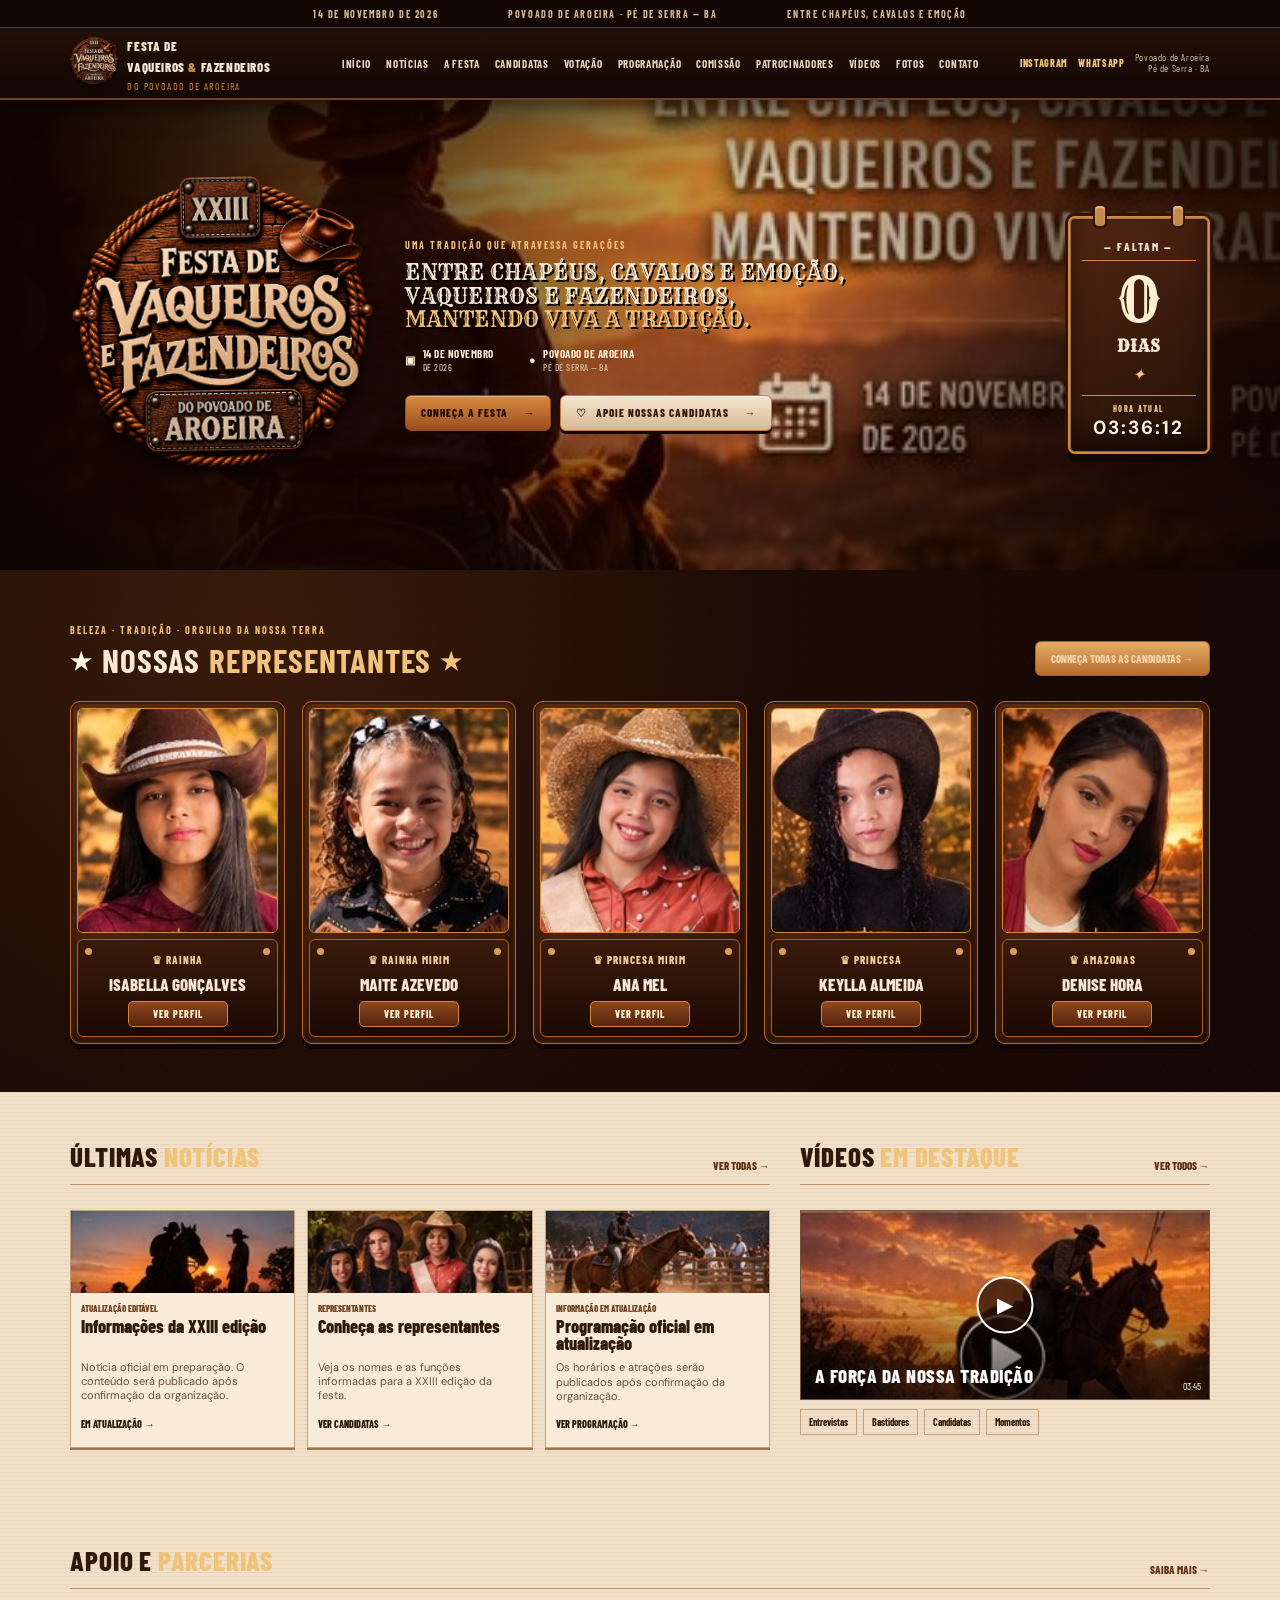
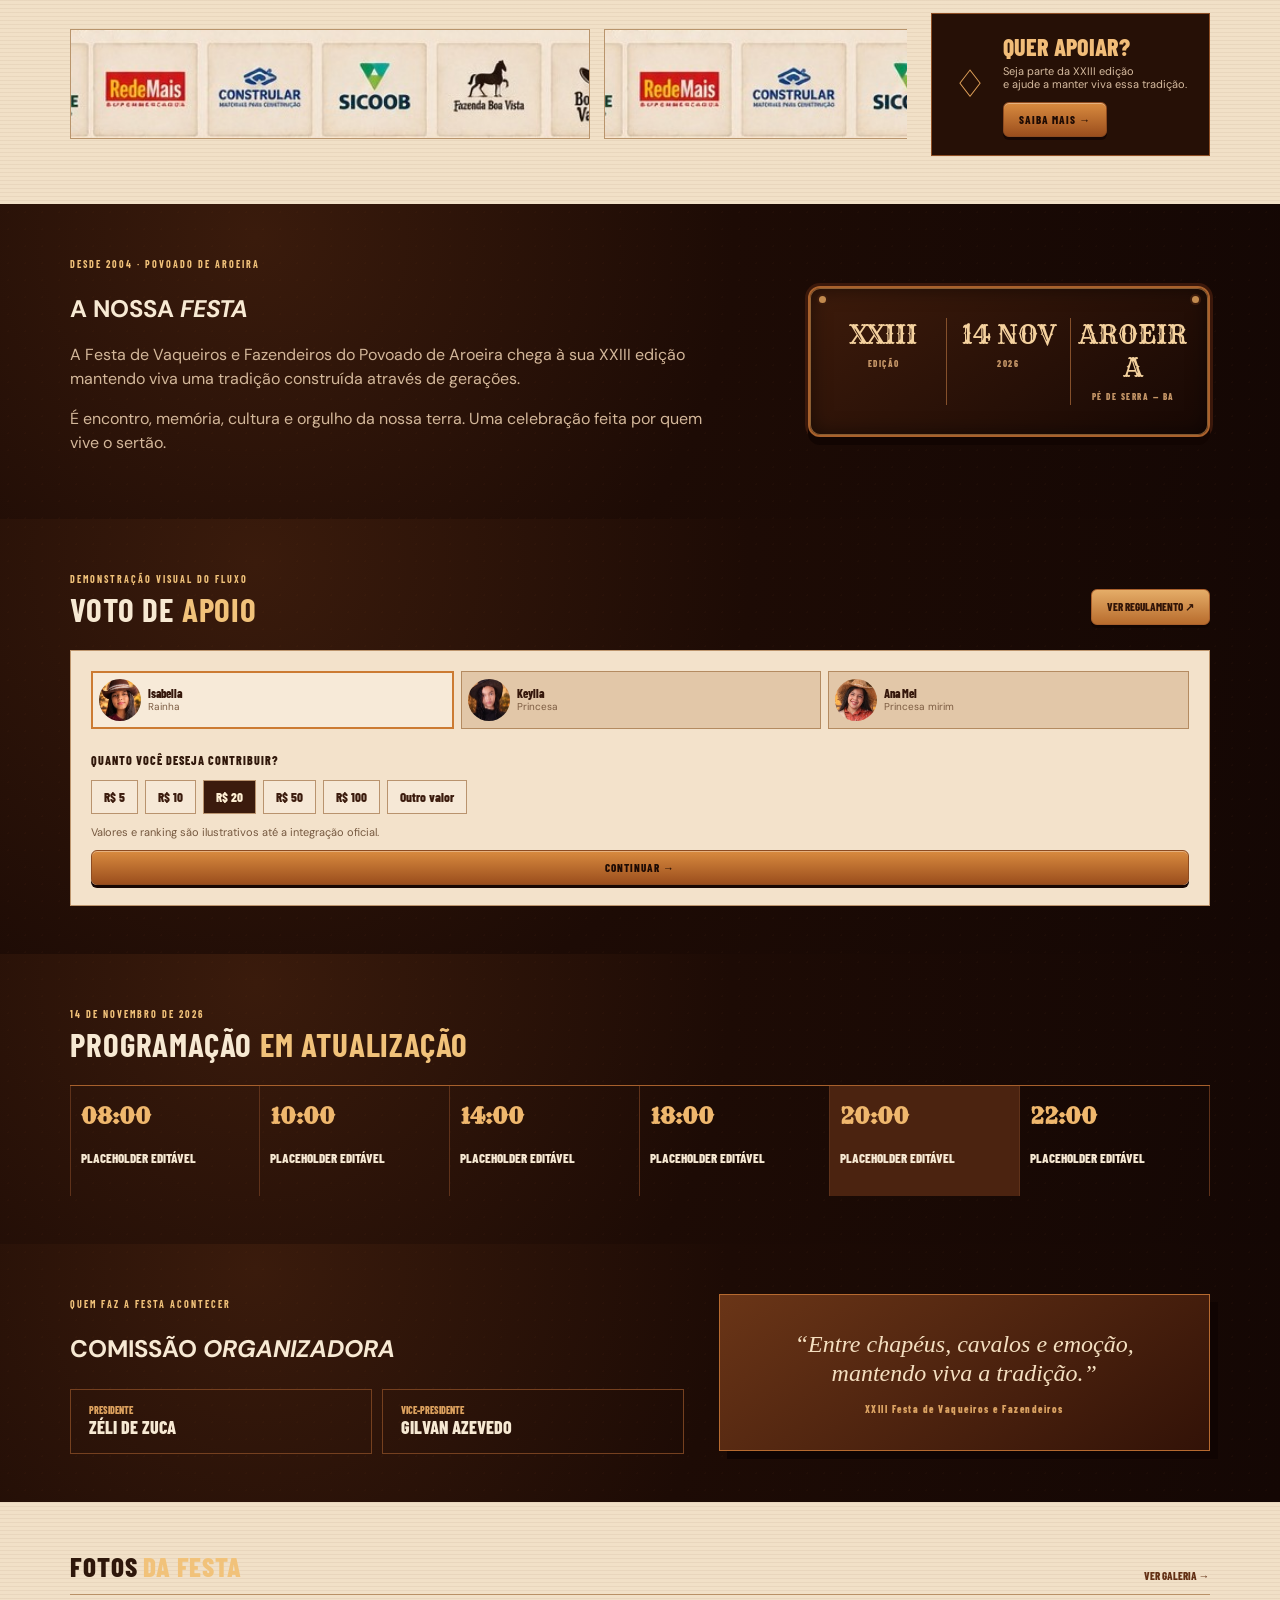
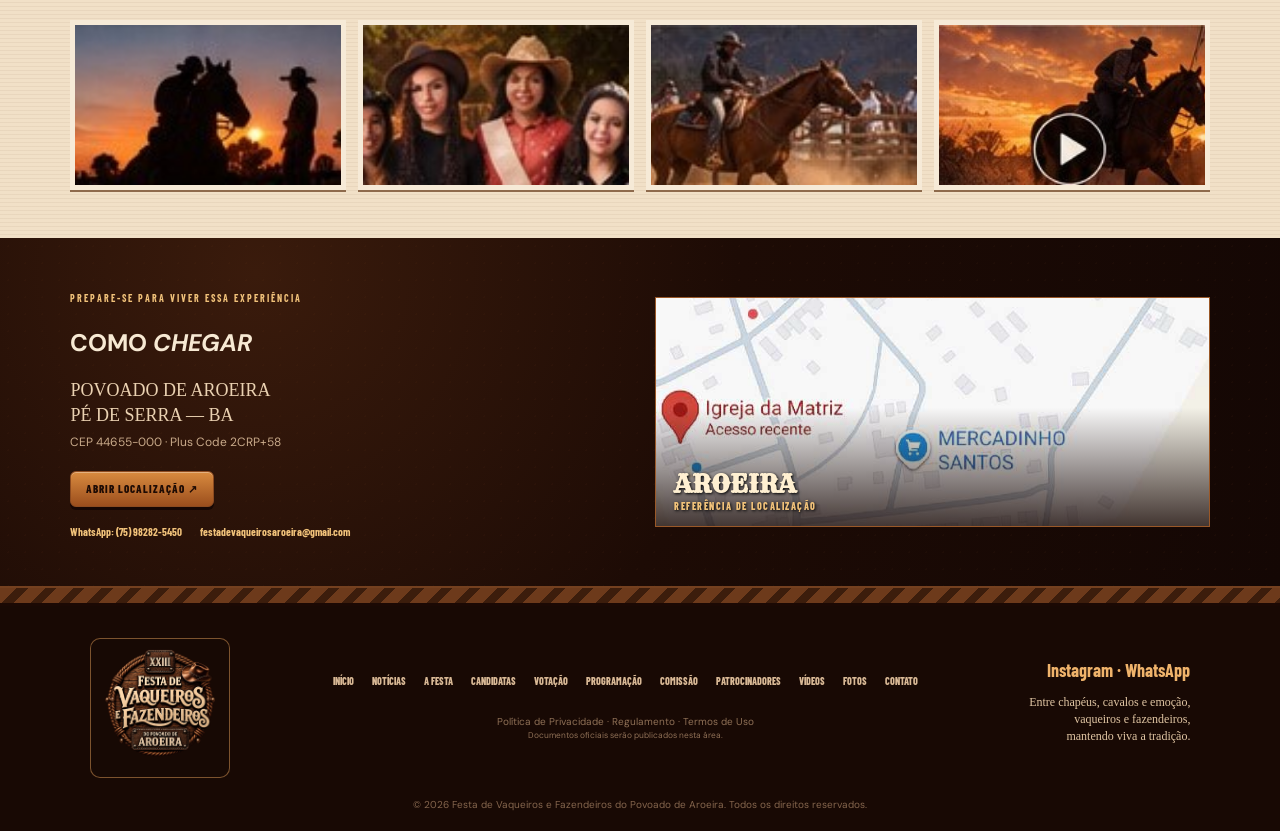
==== commit cb7f63bc: "Atualiza capa ilustrada do site" ====
--- a/index.html
+++ b/index.html
@@ -8,7 +8,7 @@
 <link rel="preconnect" href="https://fonts.googleapis.com">
 <link rel="preconnect" href="https://fonts.gstatic.com" crossorigin>
 <link href="https://fonts.googleapis.com/css2?family=Barlow+Condensed:wght@400;500;600;700;800&family=DM+Sans:wght@400;500;600;700&family=Rye&display=swap" rel="stylesheet">
-<link rel="stylesheet" href="styles.css?v=19">
+<link rel="stylesheet" href="styles.css?v=20">
 </head>
 <body>
 <div class="topbar"><span>14 DE NOVEMBRO DE 2026</span><span>POVOADO DE AROEIRA · PÉ DE SERRA — BA</span><span>ENTRE CHAPÉUS, CAVALOS E EMOÇÃO</span></div>
--- a/styles.css
+++ b/styles.css
@@ -43,3 +43,4 @@
 @media(max-width:430px){.stats b{font-size:18px}.stats small{font-size:8px}.sponsor-track img{height:88px!important}}
 /* A barra completa permanece fixa durante toda a rolagem */
 body{padding-top:100px}.topbar{position:fixed;top:0;left:0;right:0;width:100%;z-index:80}.header{position:fixed;top:28px;left:0;right:0;width:100%;z-index:79}.nav{z-index:81}@media(max-width:760px){body{padding-top:94px}.topbar{height:28px}.header{top:28px;height:66px}.nav{top:66px}}
+.live-clock{margin-top:10px;padding-top:8px;border-top:1px solid #d08a45}.live-clock small{display:block;border:0;padding:0;color:#e8c18b;font-size:8px;letter-spacing:1.3px}.live-clock b{display:block;font:700 19px/1.05 var(--body);letter-spacing:2px;color:#fff2d8;margin-top:4px;text-shadow:1px 1px 2px #000}.live-clock b:before{content:""}@media(max-width:760px){.live-clock{margin-top:7px;padding-top:6px}.live-clock b{font-size:16px;letter-spacing:1.5px}}
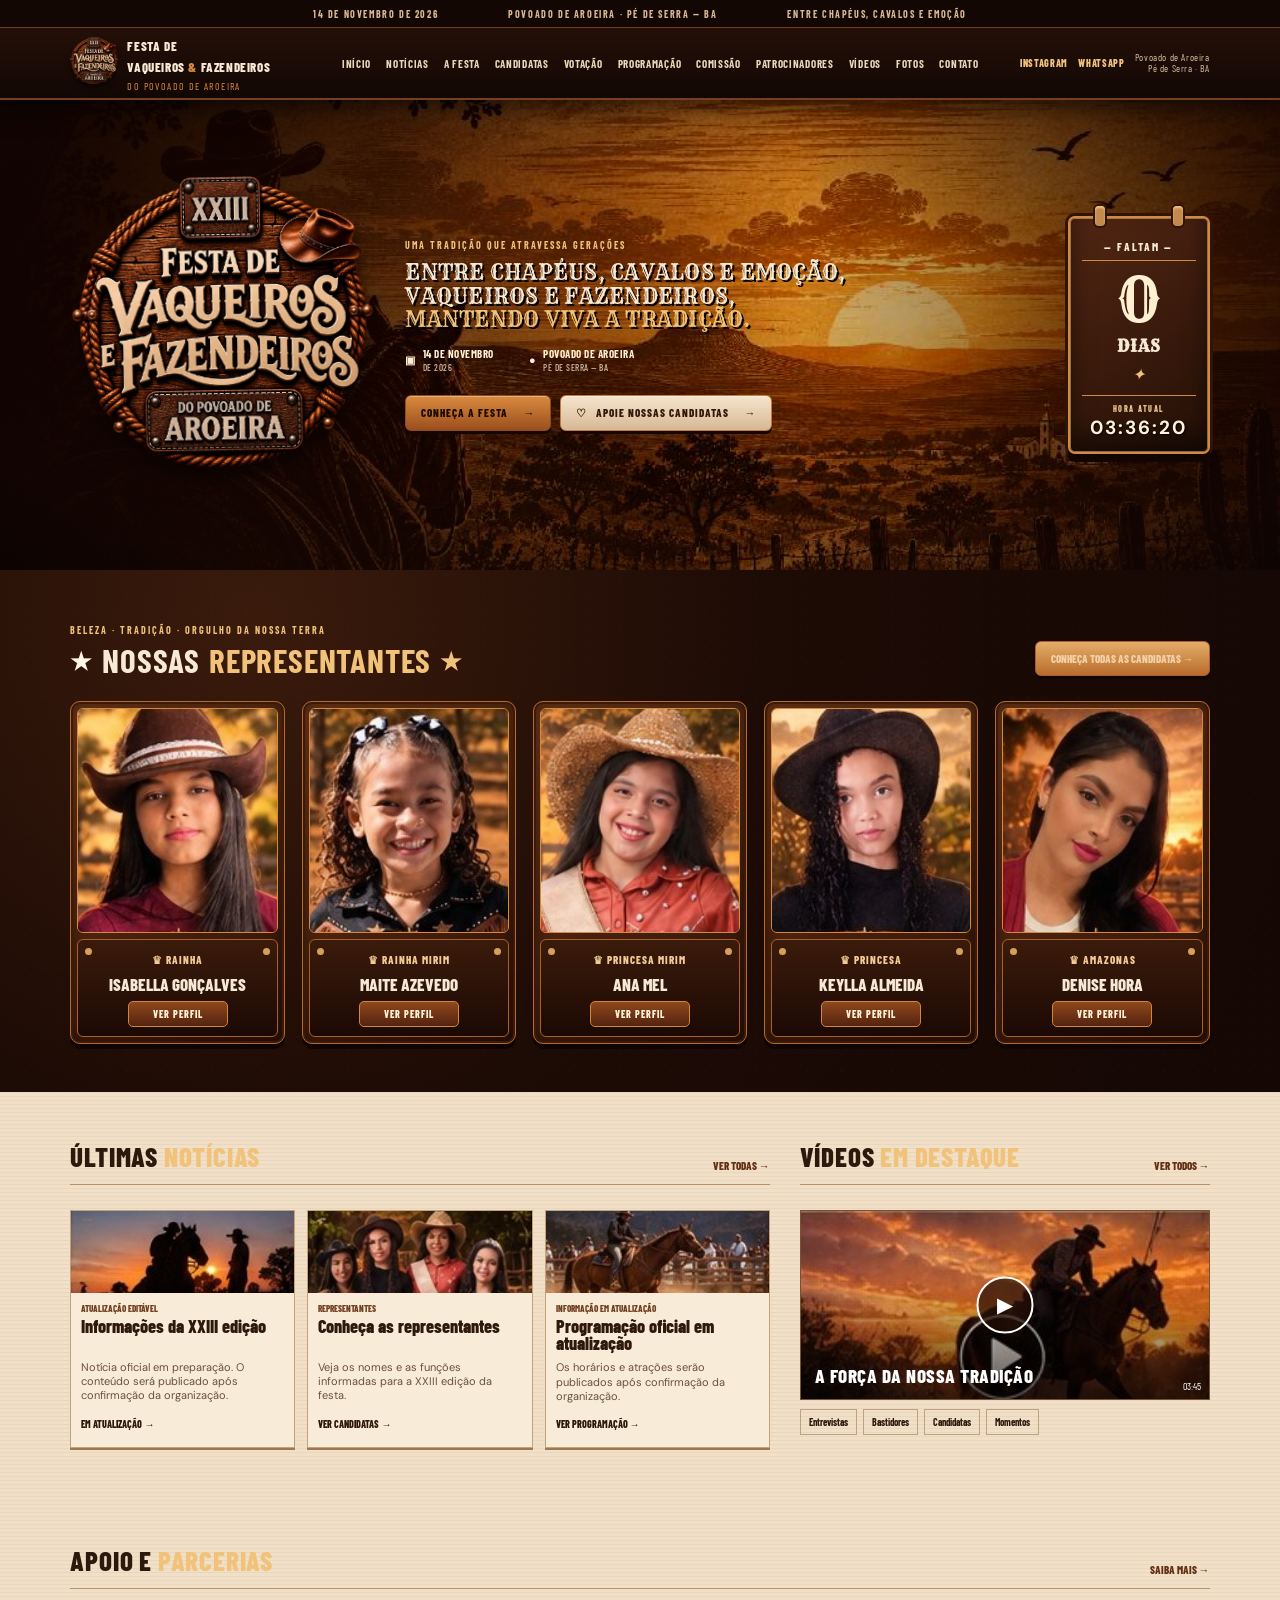
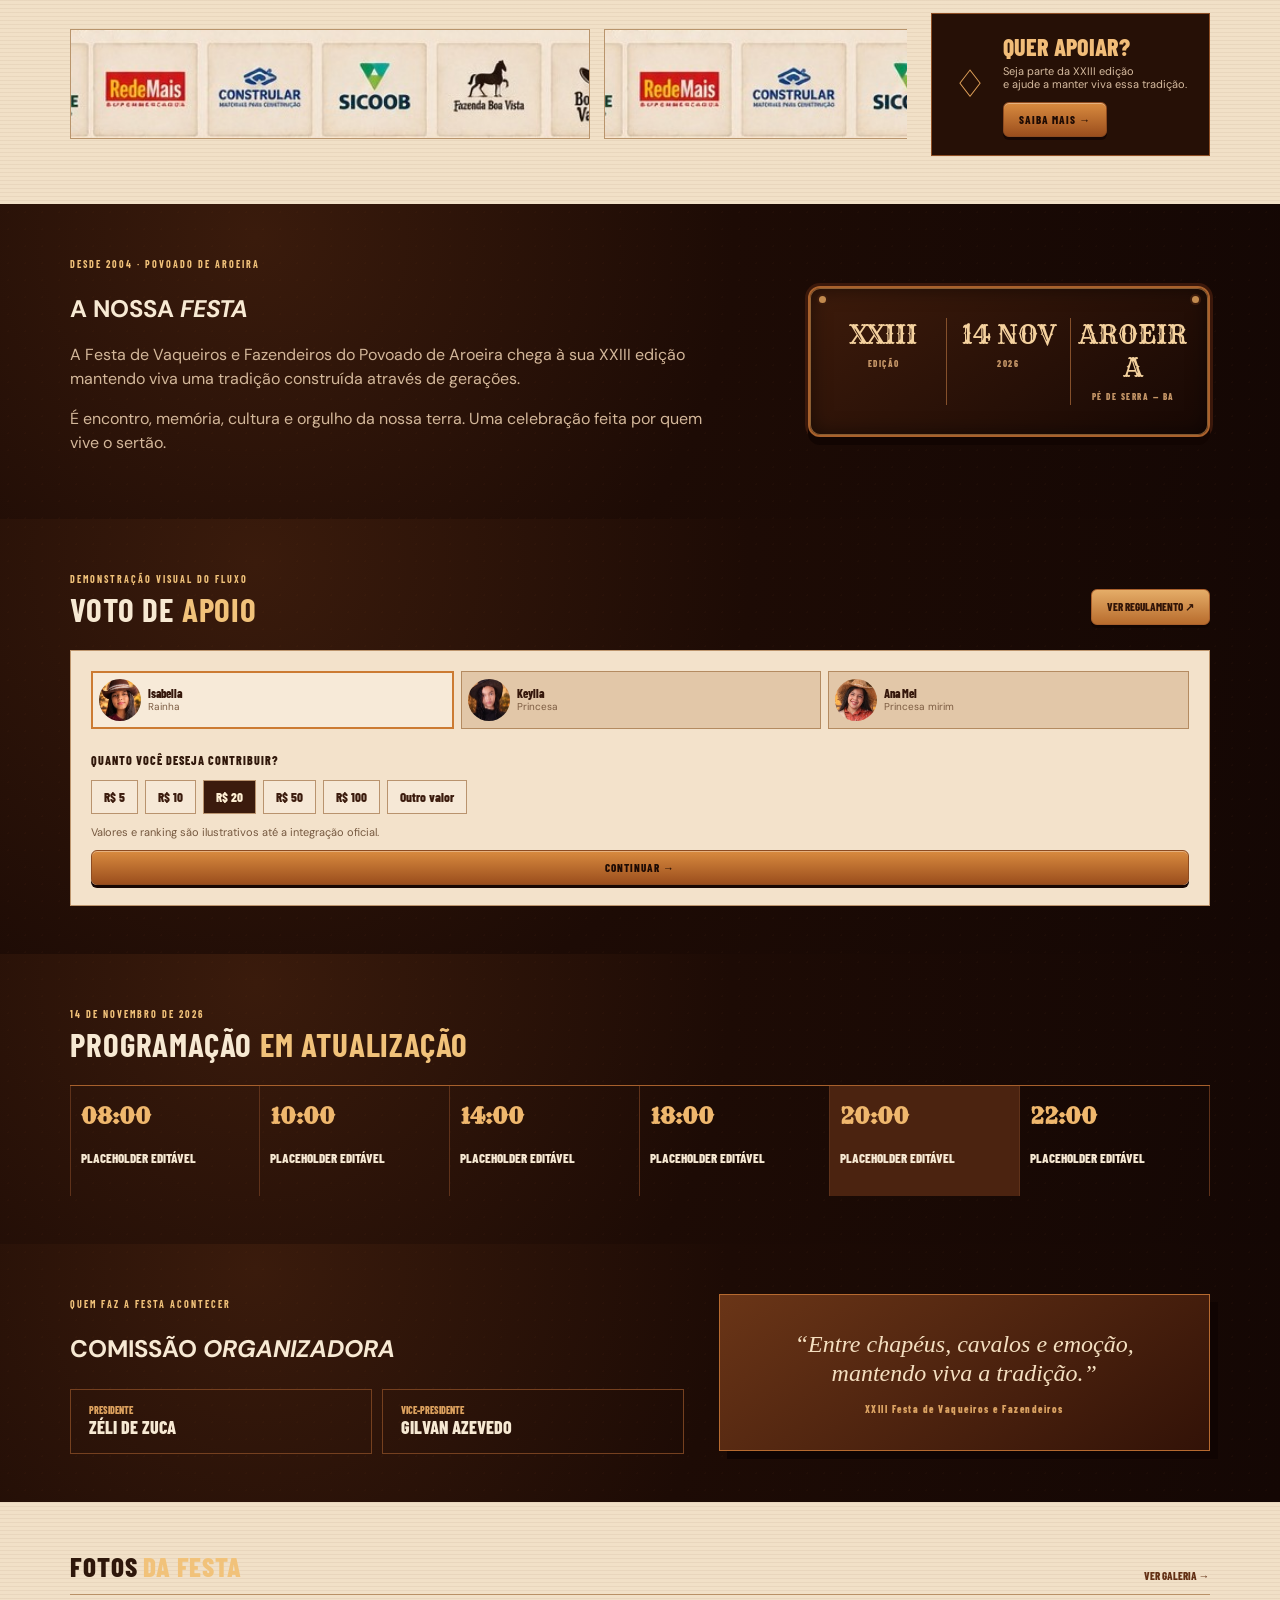
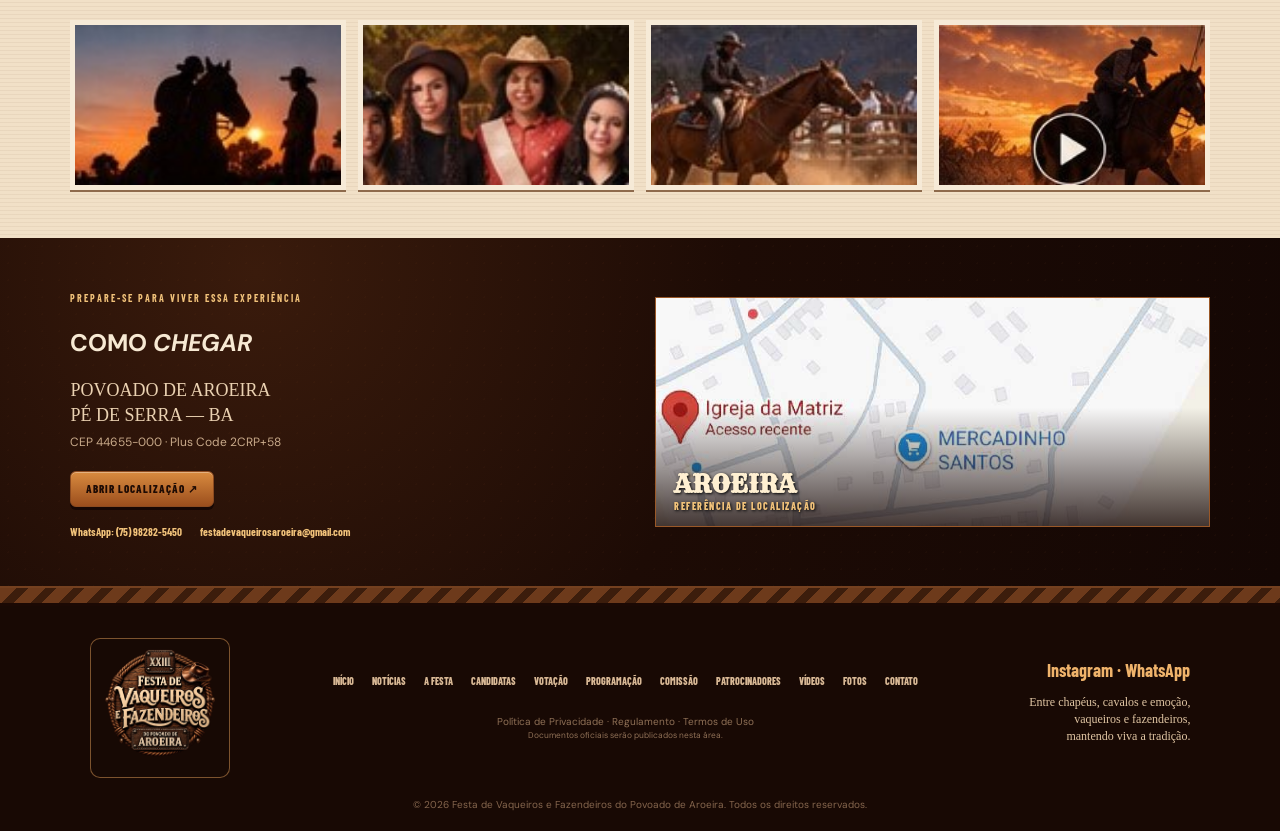
==== commit fa754d36: "Atualiza versao dos estilos compactos" ====
--- a/index.html
+++ b/index.html
@@ -8,7 +8,7 @@
 <link rel="preconnect" href="https://fonts.googleapis.com">
 <link rel="preconnect" href="https://fonts.gstatic.com" crossorigin>
 <link href="https://fonts.googleapis.com/css2?family=Barlow+Condensed:wght@400;500;600;700;800&family=DM+Sans:wght@400;500;600;700&family=Rye&display=swap" rel="stylesheet">
-<link rel="stylesheet" href="styles.css?v=20">
+<link rel="stylesheet" href="styles.css?v=21">
 </head>
 <body>
 <div class="topbar"><span>14 DE NOVEMBRO DE 2026</span><span>POVOADO DE AROEIRA · PÉ DE SERRA — BA</span><span>ENTRE CHAPÉUS, CAVALOS E EMOÇÃO</span></div>
--- a/styles.css
+++ b/styles.css
@@ -1,4 +1,4 @@
-:root{--black:#160a05;--brown:#2a1208;--brown2:#4b2410;--leather:#6b3518;--copper:#d88a3d;--gold:#f1c27a;--cream:#f7e9d3;--paper:#f1e0c7;--ink:#2a160c;--muted:#bfa586;--line:rgba(232,169,94,.35);--display:'Rye',Georgia,serif;--cond:'Barlow Condensed',Arial,sans-serif;--body:'DM Sans',Arial,sans-serif}*{box-sizing:border-box}html{scroll-behavior:smooth}body{margin:0;background:var(--black);color:var(--cream);font-family:var(--body);overflow-x:hidden}a{text-decoration:none;color:inherit}button{font:inherit;cursor:pointer}.topbar{height:28px;background:#130703;border-bottom:1px solid #6e3c1e;display:flex;align-items:center;justify-content:center;gap:70px;color:#d8b892;font:700 10px var(--cond);letter-spacing:1.6px}.header{height:72px;background:linear-gradient(#241008,#120704);border-bottom:2px solid #74401f;display:flex;align-items:center;padding:0 5.5vw;gap:25px;position:sticky;top:0;z-index:50;box-shadow:0 8px 20px #0008}.brand{display:flex;align-items:center;gap:9px;min-width:230px}.brand-x{font:21px var(--display);padding:7px 8px;border:1px solid var(--copper);border-radius:5px;box-shadow:inset 0 0 0 2px #3d1b0b;color:#fff0d4}.brand-copy b{font:800 13px/1 var(--cond);letter-spacing:.6px}.brand-copy i{color:var(--copper);font-style:normal}.brand-copy small{display:block;color:var(--copper);font:10px var(--cond);letter-spacing:1.4px;margin-top:3px}.nav{display:flex;justify-content:center;gap:15px;flex:1}.nav a{font:700 11px var(--cond);letter-spacing:.7px;text-transform:uppercase;color:#ead6bb}.nav a:hover{color:var(--gold)}.social{display:flex;align-items:center;gap:10px;font:700 16px var(--cond);white-space:nowrap}.social small{font:10px/1.1 var(--cond);color:#d3b99a;letter-spacing:.6px}.social b{font-size:24px}.hamb{display:none;background:none;border:0;color:#f6dfbf;font-size:25px}.hero{height:390px;position:relative;display:flex;align-items:center;padding:0 5.5vw;overflow:hidden;background:#201007}.hero-scene{position:absolute;inset:0;background-image:linear-gradient(90deg,#1a0905 0%,#1a09058a 25%,#1a09052a 60%,#1a09057a 100%),url('assets/hero-cowboy.jpg');background-size:cover;background-position:center 48%;filter:saturate(1.15)}.hero-vignette{position:absolute;inset:0;background:radial-gradient(ellipse at 50% 40%,transparent 0 30%,#130703aa 85%,#0d0402 100%)}.rope{position:absolute;width:480px;height:32px;border-radius:50%;border:10px solid #4b2714;opacity:.9;filter:drop-shadow(0 4px 2px #000);pointer-events:none}.rope-left{left:-190px;top:-10px;transform:rotate(18deg)}.rope-right{right:-210px;bottom:0;transform:rotate(-18deg)}.plaque{background:linear-gradient(145deg,#3d1b0b,#170804);border:2px solid #a9612c;border-radius:12px;box-shadow:0 8px 0 #120502,0 0 0 3px #3b180b,inset 0 0 0 1px #e1a15a88,inset 0 0 20px #0008;position:relative}.plaque:before,.plaque:after{content:"";position:absolute;width:7px;height:7px;background:#c28a4e;border-radius:50%;box-shadow:0 0 0 2px #3b1b0c;top:8px}.plaque:before{left:9px}.plaque:after{right:9px}.hero-logo{z-index:2;width:260px;padding:13px 17px;text-align:center;transform:rotate(-1deg);margin-right:30px}.hero-logo .roman{display:inline-block;border:1px solid #b76a31;padding:2px 10px;font:23px var(--display);margin-bottom:3px}.hero-logo strong{display:block;font:800 31px/.84 var(--cond);letter-spacing:.5px;text-shadow:2px 2px #0b0301}.hero-logo strong em{font-style:normal;color:#fff0d6;font-size:39px}.hero-logo small{display:block;border-top:1px solid #9a5425;margin:10px 10px 0;padding-top:6px;font:700 10px/1.1 var(--cond);letter-spacing:1.6px;color:#d4b08a}.hero-logo small b{font:18px var(--display);color:#fff0d6}.hero-center{position:relative;z-index:2;flex:1;text-align:left;max-width:570px;margin-left:10px}.eyebrow{font:700 10px var(--cond);letter-spacing:2px;color:var(--gold);text-transform:uppercase}.hero h1{font:700 24px/1.05 var(--cond);letter-spacing:.6px;margin:10px 0 15px;text-shadow:2px 2px #000}.hero h1 em{font-style:normal;color:#fff1d5}.meta{display:flex;gap:35px;color:#fff0d4;font:700 11px var(--cond);letter-spacing:.5px}.meta span{display:flex;gap:7px;align-items:center}.meta span:first-letter{color:var(--gold)}.meta small{font-weight:500;color:#d6c0a4}.hero-actions{display:flex;gap:9px;margin-top:18px}.btn{display:inline-flex;align-items:center;justify-content:center;gap:15px;padding:10px 15px;border-radius:6px;border:1px solid #8d4b20;font:800 11px var(--cond);letter-spacing:1px;box-shadow:inset 0 1px #fff5,0 3px #170704}.btn.copper{background:linear-gradient(#d98b3f,#9b4e1d);color:#1e0b04}.btn.cream{background:linear-gradient(#f5e5cd,#d7b894);color:#34170a;border-color:#c27b3c}.btn:hover{transform:translateY(-1px);filter:brightness(1.08)}.countdown{z-index:3;width:150px;padding:16px 12px;text-align:center;transform:rotate(2deg);margin-left:auto}.countdown small{font:800 12px var(--cond);letter-spacing:2px}.countdown b{display:block;font:67px/.85 var(--display);color:#fff0d2;margin-top:5px}.countdown strong{display:block;font:800 18px var(--cond);letter-spacing:2px}.countdown i{display:block;color:var(--gold);margin-top:4px}.quick{display:grid;grid-template-columns:repeat(7,1fr);background:linear-gradient(#3a1c0d,#251006);border-block:1px solid #8b4c25;padding:0 5.5vw;box-shadow:0 7px 14px #0008}.quick a{min-height:82px;border-right:1px solid #6f3b1e;display:flex;align-items:center;justify-content:center;gap:11px;text-align:left}.quick a:first-child{border-left:1px solid #6f3b1e}.quick b{font-size:24px;color:#f1bd79}.quick strong{font:800 12px/1 var(--cond);letter-spacing:.8px}.quick small{display:block;font:400 10px var(--body);color:#d1b596;letter-spacing:0;margin-top:5px}.section{padding:48px 5.5vw}.dark{background:radial-gradient(circle at 20% 10%,#3a1b0c 0,#1d0b05 45%,#140704 100%);position:relative}.dark:before{content:"";position:absolute;inset:0;pointer-events:none;background-image:radial-gradient(#8c4b2380 1px,transparent 1px);background-size:17px 17px;opacity:.11}.dark>*{position:relative}.section-title{display:flex;align-items:end;justify-content:space-between;gap:20px;margin-bottom:25px}.section-title h2{font:700 33px/.9 var(--cond);margin:7px 0 0;letter-spacing:.8px}.section-title h2 em{font-style:normal;color:var(--gold)}.section-title a{font:800 11px var(--cond);color:#5a2a12}.dark .section-title a{color:#f2d1a8}.small-btn{border:1px solid #a9602c;background:linear-gradient(#e5ad68,#b86c2d);color:#321508;padding:10px 15px;border-radius:6px;font:800 11px var(--cond);box-shadow:0 3px #120502}.candidate-grid{display:grid;grid-template-columns:repeat(5,1fr);gap:17px}.candidate{padding:6px;border:1px solid #b56b30;border-radius:10px;background:linear-gradient(145deg,#6c3516,#2a1006);box-shadow:0 5px 0 #100402,inset 0 0 0 2px #3b1a0c,inset 0 0 18px #0007}.portrait{height:225px;border-radius:6px;overflow:hidden;border:1px solid #d4893d;background:#3a1b0b}.portrait img{width:100%;height:100%;object-fit:cover;display:block}.card-name{text-align:center;background:linear-gradient(#3b1b0b,#1c0904);border:1px solid #a95f29;border-radius:6px;padding:8px 7px 9px;margin-top:6px;position:relative}.card-name:before,.card-name:after{content:"";position:absolute;top:8px;width:7px;height:7px;border-radius:50%;background:#d5a05e}.card-name:before{left:7px}.card-name:after{right:7px}.card-name small{font:800 11px var(--cond);letter-spacing:1px;color:#f1cb95}.card-name h3{font:800 17px/.95 var(--cond);margin:7px 0 9px}.card-name button{background:linear-gradient(#8f481d,#54230e);border:1px solid #d2863c;color:#fff0d5;border-radius:5px;padding:6px 24px;font:800 10px var(--cond);letter-spacing:1px}.light{background:var(--paper);color:#2e170b;position:relative}.light:before{content:"";position:absolute;inset:0;opacity:.13;background-image:repeating-linear-gradient(0deg,transparent,transparent 3px,#6d472d 4px)}.light>*{position:relative}.two-col{display:grid;grid-template-columns:1.45fr .85fr;gap:30px}.light-title{border-bottom:1px solid #b99167;padding-bottom:12px}.light-title h2{font:800 27px var(--cond);margin:0}.light-title a{color:#633015;font:800 11px var(--cond)}.news-grid{display:grid;grid-template-columns:repeat(3,1fr);gap:12px}.news-card{background:#f8ebd7;border:1px solid #c3a17b;box-shadow:0 2px 0 #9d7855;padding-bottom:14px}.news-card img{display:block;width:100%;height:82px;object-fit:cover}.news-card small{display:block;color:#714021;font:800 9px var(--cond);margin:10px 10px 4px}.news-card h3{font:800 18px/.96 var(--cond);margin:0 10px 8px}.news-card p{font:400 11px/1.3 var(--body);margin:0 10px 9px;color:#6a503b}.news-card a{font:800 10px var(--cond);margin:0 10px}.video-card{height:190px;margin-top:0;position:relative;overflow:hidden;border:1px solid #765134;background:#1b0a04}.video-card img{width:100%;height:100%;object-fit:cover}.video-card:after{content:"";position:absolute;inset:0;background:linear-gradient(0deg,#000a,transparent 65%)}.video-card button{position:absolute;z-index:2;left:50%;top:50%;transform:translate(-50%,-50%);width:57px;height:57px;border-radius:50%;border:2px solid white;background:#241006aa;color:white;font-size:21px}.video-card span{position:absolute;z-index:2;right:8px;bottom:7px;color:white;font:10px var(--cond)}.video-card>b{position:absolute;z-index:2;left:14px;bottom:12px;color:white;font:800 19px var(--cond);letter-spacing:.5px}.video-tabs{display:flex;gap:6px;margin-top:9px}.video-tabs span{padding:6px 8px;border:1px solid #c0a17f;font:700 10px var(--cond);text-transform:capitalize}.sponsor{display:grid;grid-template-columns:1.5fr .5fr;gap:24px;align-items:center}.sponsor .section-title{grid-column:1/-1;margin-bottom:0}.sponsor-row{display:flex;align-items:center;gap:5px}.sponsor-row img{width:100%;height:110px;object-fit:cover;object-position:center;border:1px solid #b8946c;background:#f7e9d3}.sponsor-row button{border:0;background:none;font-size:34px;color:#8d5a31}.sponsor-cta{background:#261006;border:1px solid #8e4e24;min-height:110px;display:flex;align-items:center;justify-content:center;gap:16px;color:#f3ddbf;padding:18px}.handshake{font-size:38px;color:#e4a45b}.sponsor-cta h3{font:800 24px var(--cond);margin:0;color:#f1bd79}.sponsor-cta p{font:11px/1.2 var(--body);color:#d7bca0;margin:4px 0 10px}.info{display:grid;grid-template-columns:1.4fr .8fr;gap:35px;align-items:center}.info-card p{max-width:650px;color:#d3b79a;line-height:1.5}.stats{display:flex;gap:0;justify-content:space-around;padding:30px 12px}.stats div{padding:0 18px;text-align:center;border-right:1px solid #85502b}.stats div:last-child{border:0}.stats b{display:block;font:30px var(--display);color:#f4d19e}.stats small{font:800 10px var(--cond);letter-spacing:1.5px;color:#c59667}.vote-grid{display:grid;grid-template-columns:1.25fr .75fr;gap:24px}.vote-box{background:#f3e2cb;color:#30170a;padding:20px;border:1px solid #bd956d}.pick-row{display:flex;gap:7px;margin-bottom:20px}.pick-row button{flex:1;display:flex;align-items:center;gap:7px;text-align:left;background:#e2c7a8;border:1px solid #b48b61;padding:6px;color:#35170b}.pick-row button.selected{border:2px solid #cc7b32;background:#f7ead8}.pick-row img{width:42px;height:42px;object-fit:cover;border-radius:50%}.pick-row b{font:800 12px/1 var(--cond)}.pick-row small{font:10px var(--body);font-weight:400;color:#7c5c42}.vote-box label{font:800 12px var(--cond);letter-spacing:1px}.amounts{display:flex;flex-wrap:wrap;gap:7px;margin:10px 0}.amounts button{background:#f6e8d6;border:1px solid #b9936e;color:#3b1b0d;padding:8px 12px;font:800 13px var(--cond)}.amounts button.active{background:#3b1b0d;color:#fff0d4}.hint{font-size:11px;color:#75583f}.wide{width:100%}.ranking{background:#281007;border:1px solid #8e4c24;padding:20px}.ranking h3{font:800 25px var(--cond);border-bottom:1px solid #78401f;padding-bottom:12px}.ranking h3 em{font-style:normal;color:#e6a761}.ranking ol{margin:0;padding-left:20px}.ranking li{display:flex;justify-content:space-between;gap:10px;padding:10px 0;border-bottom:1px solid #61331a;font:800 13px var(--cond)}.ranking li span{color:#d3b89b;font-weight:500}.timeline{display:grid;grid-template-columns:repeat(6,1fr);border-top:1px solid #a7602c}.timeline div{min-height:110px;border-right:1px solid #5f321a;padding:16px 10px}.timeline div:first-child{border-left:1px solid #5f321a}.timeline b{display:block;color:#efb76d;font:800 22px var(--display)}.timeline span{display:block;margin-top:20px;font:800 13px var(--cond)}.timeline .highlight{background:#4b2310}.commission{display:grid;grid-template-columns:1fr .8fr;gap:35px;align-items:center}.people{display:flex;gap:10px;margin-top:25px}.people div{border:1px solid #75401f;padding:14px 18px;flex:1}.people small{display:block;color:#dca15e;font:800 10px var(--cond);text-transform:uppercase}.people b{font:800 18px var(--cond)}.leather-note{padding:35px 25px;text-align:center;background:linear-gradient(145deg,#6a3517,#321207);border:1px solid #b66a30;box-shadow:8px 8px 0 #100402;font:italic 24px/1.2 Georgia;color:#f4dfc0}.leather-note small{display:block;font:800 10px var(--cond);color:#dba363;letter-spacing:1.5px;margin-top:15px}.gallery-grid{display:grid;grid-template-columns:repeat(4,1fr);gap:12px}.gallery-grid img{width:100%;height:170px;object-fit:cover;border:5px solid #f6ead7;box-shadow:0 2px 0 #8e6a4c}.location{display:grid;grid-template-columns:1fr 1fr;gap:30px;align-items:center}.lead{font:18px/1.4 Georgia;color:#ead1b1}.map-art{height:230px;border:1px solid #9a5828;background:radial-gradient(circle,#6b3518 1px,transparent 1px),#1d0a05;background-size:18px 18px;display:flex;flex-direction:column;align-items:center;justify-content:center;box-shadow:inset 0 0 50px #000}.map-art span{font-size:40px;color:#d89248}.map-art b{font:800 30px var(--display)}.map-art small{font:800 11px var(--cond);letter-spacing:2px;color:#d6b28c}.footer{background:#180904;border-top:2px solid #74401f;position:relative;overflow:hidden}.footer-rope{height:18px;background:repeating-linear-gradient(135deg,#6d3a1b 0 12px,#3c1d0c 12px 20px);border-bottom:3px solid #1b0904}.footer-main{display:grid;grid-template-columns:190px 1fr 220px;gap:30px;padding:32px 7vw 20px;align-items:center}.footer-logo{width:140px;height:140px;object-fit:cover;border-radius:8px;filter:sepia(.3)}.footer-links{display:flex;justify-content:center;flex-wrap:wrap;gap:10px 18px;font:800 10px var(--cond);color:#d9b996}.legal{width:100%;text-align:center;color:#8f7056;margin-top:18px;font:10px var(--body)}.footer-slogan{text-align:right}.footer-slogan span{font:700 18px var(--cond);color:#efb36b}.footer-slogan p{font:12px/1.45 Georgia;color:#e0c5a3}.copyright{text-align:center;padding:0 20px 20px;color:#84654d;font:10px var(--body)}.modal{position:fixed;inset:0;background:#000b;display:none;align-items:center;justify-content:center;z-index:100;padding:20px}.modal.open{display:flex}.modal-box{width:min(520px,100%);background:linear-gradient(#3b1b0b,#1b0804);border:2px solid #b76a30;border-radius:12px;padding:28px;color:#f7e7ce;box-shadow:0 20px 60px #000}.close{position:absolute;margin-left:450px;margin-top:-20px;background:none;border:0;color:white;font-size:28px}.modal-box h3{font:800 30px var(--cond);margin:0 0 8px;color:#f0b36c}.modal-box p{color:#d9bfa0}.modal-box .modal-photo{width:140px;height:140px;border-radius:8px;object-fit:cover;border:2px solid #c98239;float:left;margin:0 18px 10px 0}
+:root{--black:#160a05;--brown:#2a1208;--brown2:#4b2410;--leather:#6b3518;--copper:#d88a3d;--gold:#f1c27a;--cream:#f7e9d3;--paper:#f1e0c7;--ink:#2a160c;--muted:#bfa586;--line:rgba(232,169,94,.35);--display:'Rye',Georgia,serif;--cond:'Barlow Condensed',Arial,sans-serif;--body:'DM Sans',Arial,sans-serif}*{box-sizing:border-box}html{scroll-behavior:smooth}body{margin:0;background:var(--black);color:var(--cream);font-family:var(--body);overflow-x:hidden}a{text-decoration:none;color:inherit}button{font:inherit;cursor:pointer}.topbar{height:28px;background:#130703;border-bottom:1px solid #6e3c1e;display:flex;align-items:center;justify-content:center;gap:70px;color:#d8b892;font:700 10px var(--cond);letter-spacing:1.6px}.header{height:72px;background:linear-gradient(#241008,#120704);border-bottom:2px solid #74401f;display:flex;align-items:center;padding:0 5.5vw;gap:25px;position:sticky;top:0;z-index:50;box-shadow:0 8px 20px #0008}.brand{display:flex;align-items:center;gap:9px;min-width:230px}.brand-x{font:21px var(--display);padding:7px 8px;border:1px solid var(--copper);border-radius:5px;box-shadow:inset 0 0 0 2px #3d1b0b;color:#fff0d4}.brand-copy b{font:800 13px/1 var(--cond);letter-spacing:.6px}.brand-copy i{color:var(--copper);font-style:normal}.brand-copy small{display:block;color:var(--copper);font:10px var(--cond);letter-spacing:1.4px;margin-top:3px}.nav{display:flex;justify-content:center;gap:15px;flex:1}.nav a{font:700 11px var(--cond);letter-spacing:.7px;text-transform:uppercase;color:#ead6bb}.nav a:hover{color:var(--gold)}.social{display:flex;align-items:center;gap:10px;font:700 16px var(--cond);white-space:nowrap}.social small{font:10px/1.1 var(--cond);color:#d3b99a;letter-spacing:.6px}.social b{font-size:24px}.hamb{display:none;background:none;border:0;color:#f6dfbf;font-size:25px}.hero{height:390px;position:relative;display:flex;align-items:center;padding:0 5.5vw;overflow:hidden;background:#201007}.hero-scene{position:absolute;inset:0;background-image:linear-gradient(90deg,#1a0905 0%,#1a09058a 25%,#1a09052a 60%,#1a09057a 100%),url('assets/hero-capa-ilustrada.jpg');background-size:cover;background-position:center 48%;filter:saturate(1.15)}.hero-vignette{position:absolute;inset:0;background:radial-gradient(ellipse at 50% 40%,transparent 0 30%,#130703aa 85%,#0d0402 100%)}.rope{position:absolute;width:480px;height:32px;border-radius:50%;border:10px solid #4b2714;opacity:.9;filter:drop-shadow(0 4px 2px #000);pointer-events:none}.rope-left{left:-190px;top:-10px;transform:rotate(18deg)}.rope-right{right:-210px;bottom:0;transform:rotate(-18deg)}.plaque{background:linear-gradient(145deg,#3d1b0b,#170804);border:2px solid #a9612c;border-radius:12px;box-shadow:0 8px 0 #120502,0 0 0 3px #3b180b,inset 0 0 0 1px #e1a15a88,inset 0 0 20px #0008;position:relative}.plaque:before,.plaque:after{content:"";position:absolute;width:7px;height:7px;background:#c28a4e;border-radius:50%;box-shadow:0 0 0 2px #3b1b0c;top:8px}.plaque:before{left:9px}.plaque:after{right:9px}.hero-logo{z-index:2;width:260px;padding:13px 17px;text-align:center;transform:rotate(-1deg);margin-right:30px}.hero-logo .roman{display:inline-block;border:1px solid #b76a31;padding:2px 10px;font:23px var(--display);margin-bottom:3px}.hero-logo strong{display:block;font:800 31px/.84 var(--cond);letter-spacing:.5px;text-shadow:2px 2px #0b0301}.hero-logo strong em{font-style:normal;color:#fff0d6;font-size:39px}.hero-logo small{display:block;border-top:1px solid #9a5425;margin:10px 10px 0;padding-top:6px;font:700 10px/1.1 var(--cond);letter-spacing:1.6px;color:#d4b08a}.hero-logo small b{font:18px var(--display);color:#fff0d6}.hero-center{position:relative;z-index:2;flex:1;text-align:left;max-width:570px;margin-left:10px}.eyebrow{font:700 10px var(--cond);letter-spacing:2px;color:var(--gold);text-transform:uppercase}.hero h1{font:700 24px/1.05 var(--cond);letter-spacing:.6px;margin:10px 0 15px;text-shadow:2px 2px #000}.hero h1 em{font-style:normal;color:#fff1d5}.meta{display:flex;gap:35px;color:#fff0d4;font:700 11px var(--cond);letter-spacing:.5px}.meta span{display:flex;gap:7px;align-items:center}.meta span:first-letter{color:var(--gold)}.meta small{font-weight:500;color:#d6c0a4}.hero-actions{display:flex;gap:9px;margin-top:18px}.btn{display:inline-flex;align-items:center;justify-content:center;gap:15px;padding:10px 15px;border-radius:6px;border:1px solid #8d4b20;font:800 11px var(--cond);letter-spacing:1px;box-shadow:inset 0 1px #fff5,0 3px #170704}.btn.copper{background:linear-gradient(#d98b3f,#9b4e1d);color:#1e0b04}.btn.cream{background:linear-gradient(#f5e5cd,#d7b894);color:#34170a;border-color:#c27b3c}.btn:hover{transform:translateY(-1px);filter:brightness(1.08)}.countdown{z-index:3;width:150px;padding:16px 12px;text-align:center;transform:rotate(2deg);margin-left:auto}.countdown small{font:800 12px var(--cond);letter-spacing:2px}.countdown b{display:block;font:67px/.85 var(--display);color:#fff0d2;margin-top:5px}.countdown strong{display:block;font:800 18px var(--cond);letter-spacing:2px}.countdown i{display:block;color:var(--gold);margin-top:4px}.quick{display:grid;grid-template-columns:repeat(7,1fr);background:linear-gradient(#3a1c0d,#251006);border-block:1px solid #8b4c25;padding:0 5.5vw;box-shadow:0 7px 14px #0008}.quick a{min-height:82px;border-right:1px solid #6f3b1e;display:flex;align-items:center;justify-content:center;gap:11px;text-align:left}.quick a:first-child{border-left:1px solid #6f3b1e}.quick b{font-size:24px;color:#f1bd79}.quick strong{font:800 12px/1 var(--cond);letter-spacing:.8px}.quick small{display:block;font:400 10px var(--body);color:#d1b596;letter-spacing:0;margin-top:5px}.section{padding:48px 5.5vw}.dark{background:radial-gradient(circle at 20% 10%,#3a1b0c 0,#1d0b05 45%,#140704 100%);position:relative}.dark:before{content:"";position:absolute;inset:0;pointer-events:none;background-image:radial-gradient(#8c4b2380 1px,transparent 1px);background-size:17px 17px;opacity:.11}.dark>*{position:relative}.section-title{display:flex;align-items:end;justify-content:space-between;gap:20px;margin-bottom:25px}.section-title h2{font:700 33px/.9 var(--cond);margin:7px 0 0;letter-spacing:.8px}.section-title h2 em{font-style:normal;color:var(--gold)}.section-title a{font:800 11px var(--cond);color:#5a2a12}.dark .section-title a{color:#f2d1a8}.small-btn{border:1px solid #a9602c;background:linear-gradient(#e5ad68,#b86c2d);color:#321508;padding:10px 15px;border-radius:6px;font:800 11px var(--cond);box-shadow:0 3px #120502}.candidate-grid{display:grid;grid-template-columns:repeat(5,1fr);gap:17px}.candidate{padding:6px;border:1px solid #b56b30;border-radius:10px;background:linear-gradient(145deg,#6c3516,#2a1006);box-shadow:0 5px 0 #100402,inset 0 0 0 2px #3b1a0c,inset 0 0 18px #0007}.portrait{height:225px;border-radius:6px;overflow:hidden;border:1px solid #d4893d;background:#3a1b0b}.portrait img{width:100%;height:100%;object-fit:cover;display:block}.card-name{text-align:center;background:linear-gradient(#3b1b0b,#1c0904);border:1px solid #a95f29;border-radius:6px;padding:8px 7px 9px;margin-top:6px;position:relative}.card-name:before,.card-name:after{content:"";position:absolute;top:8px;width:7px;height:7px;border-radius:50%;background:#d5a05e}.card-name:before{left:7px}.card-name:after{right:7px}.card-name small{font:800 11px var(--cond);letter-spacing:1px;color:#f1cb95}.card-name h3{font:800 17px/.95 var(--cond);margin:7px 0 9px}.card-name button{background:linear-gradient(#8f481d,#54230e);border:1px solid #d2863c;color:#fff0d5;border-radius:5px;padding:6px 24px;font:800 10px var(--cond);letter-spacing:1px}.light{background:var(--paper);color:#2e170b;position:relative}.light:before{content:"";position:absolute;inset:0;opacity:.13;background-image:repeating-linear-gradient(0deg,transparent,transparent 3px,#6d472d 4px)}.light>*{position:relative}.two-col{display:grid;grid-template-columns:1.45fr .85fr;gap:30px}.light-title{border-bottom:1px solid #b99167;padding-bottom:12px}.light-title h2{font:800 27px var(--cond);margin:0}.light-title a{color:#633015;font:800 11px var(--cond)}.news-grid{display:grid;grid-template-columns:repeat(3,1fr);gap:12px}.news-card{background:#f8ebd7;border:1px solid #c3a17b;box-shadow:0 2px 0 #9d7855;padding-bottom:14px}.news-card img{display:block;width:100%;height:82px;object-fit:cover}.news-card small{display:block;color:#714021;font:800 9px var(--cond);margin:10px 10px 4px}.news-card h3{font:800 18px/.96 var(--cond);margin:0 10px 8px}.news-card p{font:400 11px/1.3 var(--body);margin:0 10px 9px;color:#6a503b}.news-card a{font:800 10px var(--cond);margin:0 10px}.video-card{height:190px;margin-top:0;position:relative;overflow:hidden;border:1px solid #765134;background:#1b0a04}.video-card img{width:100%;height:100%;object-fit:cover}.video-card:after{content:"";position:absolute;inset:0;background:linear-gradient(0deg,#000a,transparent 65%)}.video-card button{position:absolute;z-index:2;left:50%;top:50%;transform:translate(-50%,-50%);width:57px;height:57px;border-radius:50%;border:2px solid white;background:#241006aa;color:white;font-size:21px}.video-card span{position:absolute;z-index:2;right:8px;bottom:7px;color:white;font:10px var(--cond)}.video-card>b{position:absolute;z-index:2;left:14px;bottom:12px;color:white;font:800 19px var(--cond);letter-spacing:.5px}.video-tabs{display:flex;gap:6px;margin-top:9px}.video-tabs span{padding:6px 8px;border:1px solid #c0a17f;font:700 10px var(--cond);text-transform:capitalize}.sponsor{display:grid;grid-template-columns:1.5fr .5fr;gap:24px;align-items:center}.sponsor .section-title{grid-column:1/-1;margin-bottom:0}.sponsor-row{display:flex;align-items:center;gap:5px}.sponsor-row img{width:100%;height:110px;object-fit:cover;object-position:center;border:1px solid #b8946c;background:#f7e9d3}.sponsor-row button{border:0;background:none;font-size:34px;color:#8d5a31}.sponsor-cta{background:#261006;border:1px solid #8e4e24;min-height:110px;display:flex;align-items:center;justify-content:center;gap:16px;color:#f3ddbf;padding:18px}.handshake{font-size:38px;color:#e4a45b}.sponsor-cta h3{font:800 24px var(--cond);margin:0;color:#f1bd79}.sponsor-cta p{font:11px/1.2 var(--body);color:#d7bca0;margin:4px 0 10px}.info{display:grid;grid-template-columns:1.4fr .8fr;gap:35px;align-items:center}.info-card p{max-width:650px;color:#d3b79a;line-height:1.5}.stats{display:flex;gap:0;justify-content:space-around;padding:30px 12px}.stats div{padding:0 18px;text-align:center;border-right:1px solid #85502b}.stats div:last-child{border:0}.stats b{display:block;font:30px var(--display);color:#f4d19e}.stats small{font:800 10px var(--cond);letter-spacing:1.5px;color:#c59667}.vote-grid{display:grid;grid-template-columns:1.25fr .75fr;gap:24px}.vote-box{background:#f3e2cb;color:#30170a;padding:20px;border:1px solid #bd956d}.pick-row{display:flex;gap:7px;margin-bottom:20px}.pick-row button{flex:1;display:flex;align-items:center;gap:7px;text-align:left;background:#e2c7a8;border:1px solid #b48b61;padding:6px;color:#35170b}.pick-row button.selected{border:2px solid #cc7b32;background:#f7ead8}.pick-row img{width:42px;height:42px;object-fit:cover;border-radius:50%}.pick-row b{font:800 12px/1 var(--cond)}.pick-row small{font:10px var(--body);font-weight:400;color:#7c5c42}.vote-box label{font:800 12px var(--cond);letter-spacing:1px}.amounts{display:flex;flex-wrap:wrap;gap:7px;margin:10px 0}.amounts button{background:#f6e8d6;border:1px solid #b9936e;color:#3b1b0d;padding:8px 12px;font:800 13px var(--cond)}.amounts button.active{background:#3b1b0d;color:#fff0d4}.hint{font-size:11px;color:#75583f}.wide{width:100%}.ranking{background:#281007;border:1px solid #8e4c24;padding:20px}.ranking h3{font:800 25px var(--cond);border-bottom:1px solid #78401f;padding-bottom:12px}.ranking h3 em{font-style:normal;color:#e6a761}.ranking ol{margin:0;padding-left:20px}.ranking li{display:flex;justify-content:space-between;gap:10px;padding:10px 0;border-bottom:1px solid #61331a;font:800 13px var(--cond)}.ranking li span{color:#d3b89b;font-weight:500}.timeline{display:grid;grid-template-columns:repeat(6,1fr);border-top:1px solid #a7602c}.timeline div{min-height:110px;border-right:1px solid #5f321a;padding:16px 10px}.timeline div:first-child{border-left:1px solid #5f321a}.timeline b{display:block;color:#efb76d;font:800 22px var(--display)}.timeline span{display:block;margin-top:20px;font:800 13px var(--cond)}.timeline .highlight{background:#4b2310}.commission{display:grid;grid-template-columns:1fr .8fr;gap:35px;align-items:center}.people{display:flex;gap:10px;margin-top:25px}.people div{border:1px solid #75401f;padding:14px 18px;flex:1}.people small{display:block;color:#dca15e;font:800 10px var(--cond);text-transform:uppercase}.people b{font:800 18px var(--cond)}.leather-note{padding:35px 25px;text-align:center;background:linear-gradient(145deg,#6a3517,#321207);border:1px solid #b66a30;box-shadow:8px 8px 0 #100402;font:italic 24px/1.2 Georgia;color:#f4dfc0}.leather-note small{display:block;font:800 10px var(--cond);color:#dba363;letter-spacing:1.5px;margin-top:15px}.gallery-grid{display:grid;grid-template-columns:repeat(4,1fr);gap:12px}.gallery-grid img{width:100%;height:170px;object-fit:cover;border:5px solid #f6ead7;box-shadow:0 2px 0 #8e6a4c}.location{display:grid;grid-template-columns:1fr 1fr;gap:30px;align-items:center}.lead{font:18px/1.4 Georgia;color:#ead1b1}.map-art{height:230px;border:1px solid #9a5828;background:radial-gradient(circle,#6b3518 1px,transparent 1px),#1d0a05;background-size:18px 18px;display:flex;flex-direction:column;align-items:center;justify-content:center;box-shadow:inset 0 0 50px #000}.map-art span{font-size:40px;color:#d89248}.map-art b{font:800 30px var(--display)}.map-art small{font:800 11px var(--cond);letter-spacing:2px;color:#d6b28c}.footer{background:#180904;border-top:2px solid #74401f;position:relative;overflow:hidden}.footer-rope{height:18px;background:repeating-linear-gradient(135deg,#6d3a1b 0 12px,#3c1d0c 12px 20px);border-bottom:3px solid #1b0904}.footer-main{display:grid;grid-template-columns:190px 1fr 220px;gap:30px;padding:32px 7vw 20px;align-items:center}.footer-logo{width:140px;height:140px;object-fit:cover;border-radius:8px;filter:sepia(.3)}.footer-links{display:flex;justify-content:center;flex-wrap:wrap;gap:10px 18px;font:800 10px var(--cond);color:#d9b996}.legal{width:100%;text-align:center;color:#8f7056;margin-top:18px;font:10px var(--body)}.footer-slogan{text-align:right}.footer-slogan span{font:700 18px var(--cond);color:#efb36b}.footer-slogan p{font:12px/1.45 Georgia;color:#e0c5a3}.copyright{text-align:center;padding:0 20px 20px;color:#84654d;font:10px var(--body)}.modal{position:fixed;inset:0;background:#000b;display:none;align-items:center;justify-content:center;z-index:100;padding:20px}.modal.open{display:flex}.modal-box{width:min(520px,100%);background:linear-gradient(#3b1b0b,#1b0804);border:2px solid #b76a30;border-radius:12px;padding:28px;color:#f7e7ce;box-shadow:0 20px 60px #000}.close{position:absolute;margin-left:450px;margin-top:-20px;background:none;border:0;color:white;font-size:28px}.modal-box h3{font:800 30px var(--cond);margin:0 0 8px;color:#f0b36c}.modal-box p{color:#d9bfa0}.modal-box .modal-photo{width:140px;height:140px;border-radius:8px;object-fit:cover;border:2px solid #c98239;float:left;margin:0 18px 10px 0}
 @media(max-width:1100px){.nav{gap:8px}.nav a{font-size:10px}.social small{display:none}.hero-logo{width:220px}.hero-center{max-width:480px}.hero h1{font-size:21px}.quick{grid-template-columns:repeat(4,1fr)}.candidate-grid{grid-template-columns:repeat(3,1fr)}}
 @media(max-width:760px){.topbar span:nth-child(2),.topbar span:nth-child(3){display:none}.header{height:66px;padding:0 18px}.nav{display:none;position:absolute;top:66px;left:0;right:0;background:#190904;flex-direction:column;padding:15px 20px;border-bottom:1px solid #7d4422}.nav.open{display:flex}.hamb{display:block;margin-left:auto}.social{display:none}.brand{min-width:auto}.brand-copy b{font-size:11px}.brand-copy small{font-size:8px}.hero{height:auto;min-height:620px;padding:120px 20px 30px;display:block}.hero-logo{position:absolute;top:18px;left:18px;width:185px;transform:none}.hero-logo strong{font-size:23px}.hero-logo strong em{font-size:29px}.hero-center{max-width:none;margin:0;text-align:center}.hero h1{font-size:20px}.meta{justify-content:center;gap:16px}.hero-actions{justify-content:center;flex-wrap:wrap}.countdown{position:absolute;top:20px;right:15px;width:120px;padding:12px 8px}.countdown b{font-size:50px}.quick{grid-template-columns:repeat(2,1fr);padding:0}.quick a{min-height:72px}.section{padding:38px 18px}.section-title{align-items:flex-start;flex-direction:column}.section-title h2{font-size:29px}.candidate-grid{grid-template-columns:repeat(2,1fr);gap:10px}.portrait{height:220px}.card-name h3{font-size:15px}.two-col,.info,.vote-grid,.commission,.location{grid-template-columns:1fr}.news-grid{grid-template-columns:1fr}.news-card img{height:130px}.sponsor{display:block}.sponsor .section-title{margin-bottom:20px}.sponsor-row img{height:90px}.sponsor-cta{margin-top:18px}.timeline{grid-template-columns:repeat(2,1fr)}.people{flex-direction:column}.gallery-grid{grid-template-columns:repeat(2,1fr)}.gallery-grid img{height:130px}.footer-main{grid-template-columns:1fr;text-align:center}.footer-logo{margin:auto}.footer-slogan{text-align:center}.close{margin-left:calc(100% - 20px)}}
 @media(max-width:430px){.candidate-grid{grid-template-columns:1fr 1fr}.portrait{height:175px}.card-name h3{font-size:14px}.quick strong{font-size:11px}.quick small{font-size:9px}.hero-logo{width:170px}.hero h1{font-size:18px}.countdown{width:105px}.countdown b{font-size:43px}.hero-center{padding-top:70px}.pick-row{flex-direction:column}.timeline{grid-template-columns:1fr}.gallery-grid{grid-template-columns:1fr}}
@@ -20,7 +20,7 @@
 html,body{width:100%;min-width:0;max-width:100%;overflow-x:hidden}.topbar,.header,main,.footer{width:100%;max-width:100%}.hero,.quick,.section{max-width:100%;}.hero-scene{width:100%;}.header{box-sizing:border-box}.quick{box-sizing:border-box}
 @media(max-width:760px){.topbar,.header,main,.footer{width:100vw;max-width:100vw}.hero{width:100vw}.quick{width:100vw}.section{width:100vw}}
 /* Fase 1 — composição mais limpa, premium e próxima da referência */
-.social>span,.social>b{display:none}.social{margin-left:auto}.social small{display:block;text-align:right}.hero{height:470px;min-height:470px;background:#180804}.hero-scene{background-image:linear-gradient(90deg,#120502 0%,#1a0905a8 30%,#1a09052e 62%,#120502b8 100%),url('assets/hero-cowboy.jpg');background-position:center 45%}.hero-vignette{background:radial-gradient(ellipse at 52% 42%,transparent 0 33%,#13070399 83%,#0d0402 100%)}.official-logo{width:270px;height:300px;margin-right:34px;filter:drop-shadow(0 11px 7px #090201cc)}.hero-center{max-width:610px;margin-left:0}.hero h1{font-size:27px;line-height:1.02;letter-spacing:.8px}.hero-actions{margin-top:22px}.countdown{width:132px;padding:14px 10px}.countdown b{font-size:59px}.quick{grid-template-columns:repeat(4,1fr);padding-inline:8vw}.quick a{min-height:76px}.quick a:nth-child(n+5){display:none}.quick a:first-child{border-left:1px solid #6f3b1e}
+.social>span,.social>b{display:none}.social{margin-left:auto}.social small{display:block;text-align:right}.hero{height:470px;min-height:470px;background:#180804}.hero-scene{background-image:linear-gradient(90deg,#120502 0%,#1a0905a8 30%,#1a09052e 62%,#120502b8 100%),url('assets/hero-capa-ilustrada.jpg');background-position:center 45%}.hero-vignette{background:radial-gradient(ellipse at 52% 42%,transparent 0 33%,#13070399 83%,#0d0402 100%)}.official-logo{width:270px;height:300px;margin-right:34px;filter:drop-shadow(0 11px 7px #090201cc)}.hero-center{max-width:610px;margin-left:0}.hero h1{font-size:27px;line-height:1.02;letter-spacing:.8px}.hero-actions{margin-top:22px}.countdown{width:132px;padding:14px 10px}.countdown b{font-size:59px}.quick{grid-template-columns:repeat(4,1fr);padding-inline:8vw}.quick a{min-height:76px}.quick a:nth-child(n+5){display:none}.quick a:first-child{border-left:1px solid #6f3b1e}
 @media(max-width:1100px){.hero{height:450px;min-height:450px}.official-logo{width:220px;height:245px;margin-right:20px}.hero h1{font-size:23px}.countdown{width:120px}.quick{padding-inline:5.5vw}}
 @media(max-width:760px){.social{display:none}.hero{height:auto;min-height:690px;padding-top:120px}.official-logo{width:155px;height:170px;top:18px;left:18px}.hero-center{padding-top:205px}.hero h1{font-size:21px}.hero-actions{margin-top:18px}.countdown{top:22px;right:14px;width:112px}.quick{grid-template-columns:repeat(2,1fr);padding:0}.quick a{min-height:76px}.quick a:nth-child(n+5){display:none}}
 @media(max-width:430px){.hero{min-height:675px}.hero-center{padding-top:190px}.hero h1{font-size:19px}.official-logo{width:135px;height:148px}.quick a{min-height:70px}}
@@ -44,3 +44,33 @@
 /* A barra completa permanece fixa durante toda a rolagem */
 body{padding-top:100px}.topbar{position:fixed;top:0;left:0;right:0;width:100%;z-index:80}.header{position:fixed;top:28px;left:0;right:0;width:100%;z-index:79}.nav{z-index:81}@media(max-width:760px){body{padding-top:94px}.topbar{height:28px}.header{top:28px;height:66px}.nav{top:66px}}
 .live-clock{margin-top:10px;padding-top:8px;border-top:1px solid #d08a45}.live-clock small{display:block;border:0;padding:0;color:#e8c18b;font-size:8px;letter-spacing:1.3px}.live-clock b{display:block;font:700 19px/1.05 var(--body);letter-spacing:2px;color:#fff2d8;margin-top:4px;text-shadow:1px 1px 2px #000}.live-clock b:before{content:""}@media(max-width:760px){.live-clock{margin-top:7px;padding-top:6px}.live-clock b{font-size:16px;letter-spacing:1.5px}}
+
+/* Nova capa ilustrada enviada pela organização */
+.hero-scene{background-position:center center;background-size:cover}
+/* Hero mobile mais compacto: mantém a identidade sem ocupar a tela inteira */
+@media(max-width:760px){
+  .hero{min-height:525px;padding:104px 16px 24px}
+  .official-logo{width:138px;height:151px;top:12px;left:14px}
+  .hero-center{padding-top:142px}
+  .hero h1{font-size:15px;line-height:1.13;margin:7px 0 10px}
+  .meta{font-size:10px;gap:10px;line-height:1.15}
+  .hero-actions{margin-top:12px;gap:6px}
+  .hero-actions .btn{padding:8px 9px;font-size:9px;letter-spacing:.7px}
+  .countdown{top:14px;right:12px;width:102px;min-height:118px;padding:16px 6px 8px}
+  .countdown b{font-size:43px;margin-top:7px}
+  .countdown strong{font-size:11px;margin-top:4px}
+  .countdown i{margin-top:4px}
+  .live-clock{margin-top:5px;padding-top:4px}
+  .live-clock small{font-size:7px;padding-bottom:0}
+  .live-clock b{font-size:13px;letter-spacing:1px;margin-top:3px}
+}
+@media(max-width:430px){
+  .hero{min-height:500px;padding-top:96px}
+  .official-logo{width:122px;height:133px;top:11px;left:12px}
+  .hero-center{padding-top:132px}
+  .hero h1{font-size:14px}
+  .countdown{width:94px;min-height:110px;top:13px;right:10px}
+  .countdown b{font-size:39px}
+  .countdown small{font-size:8px}
+  .countdown strong{font-size:10px}
+}
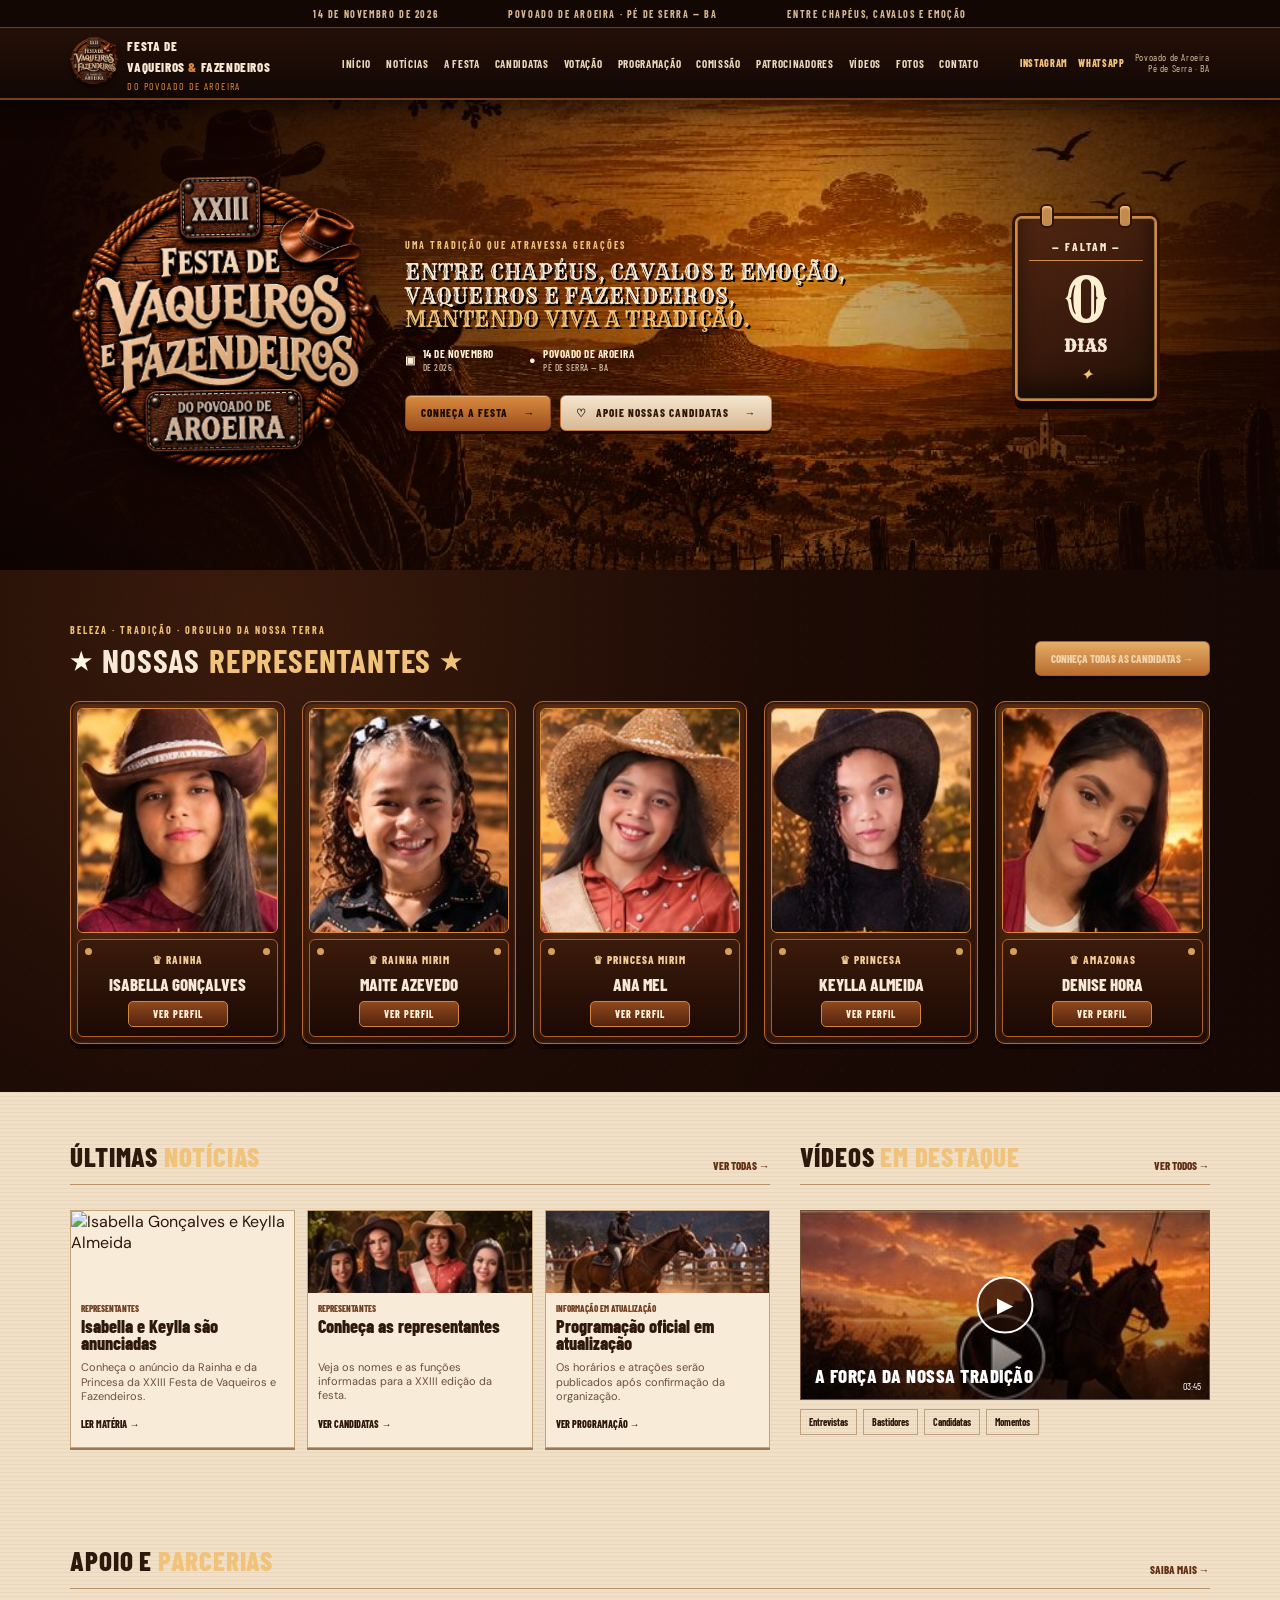
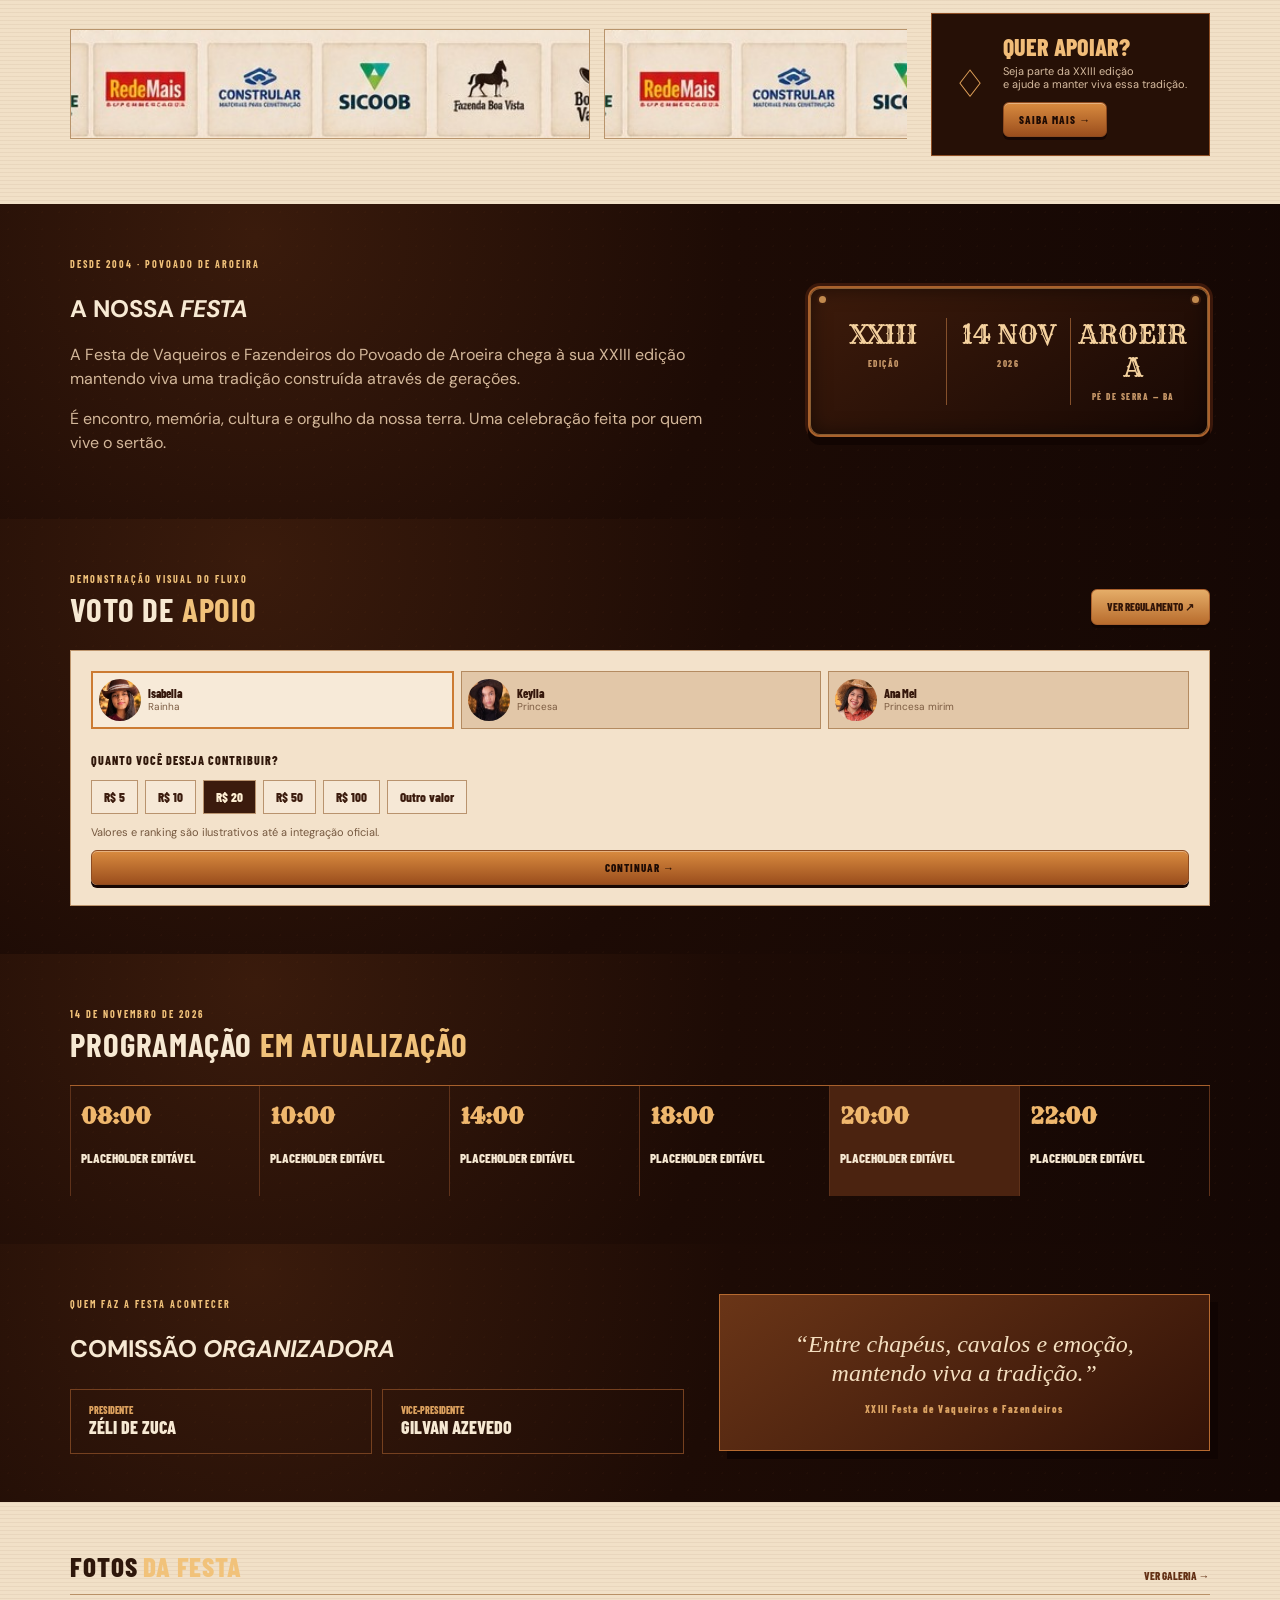
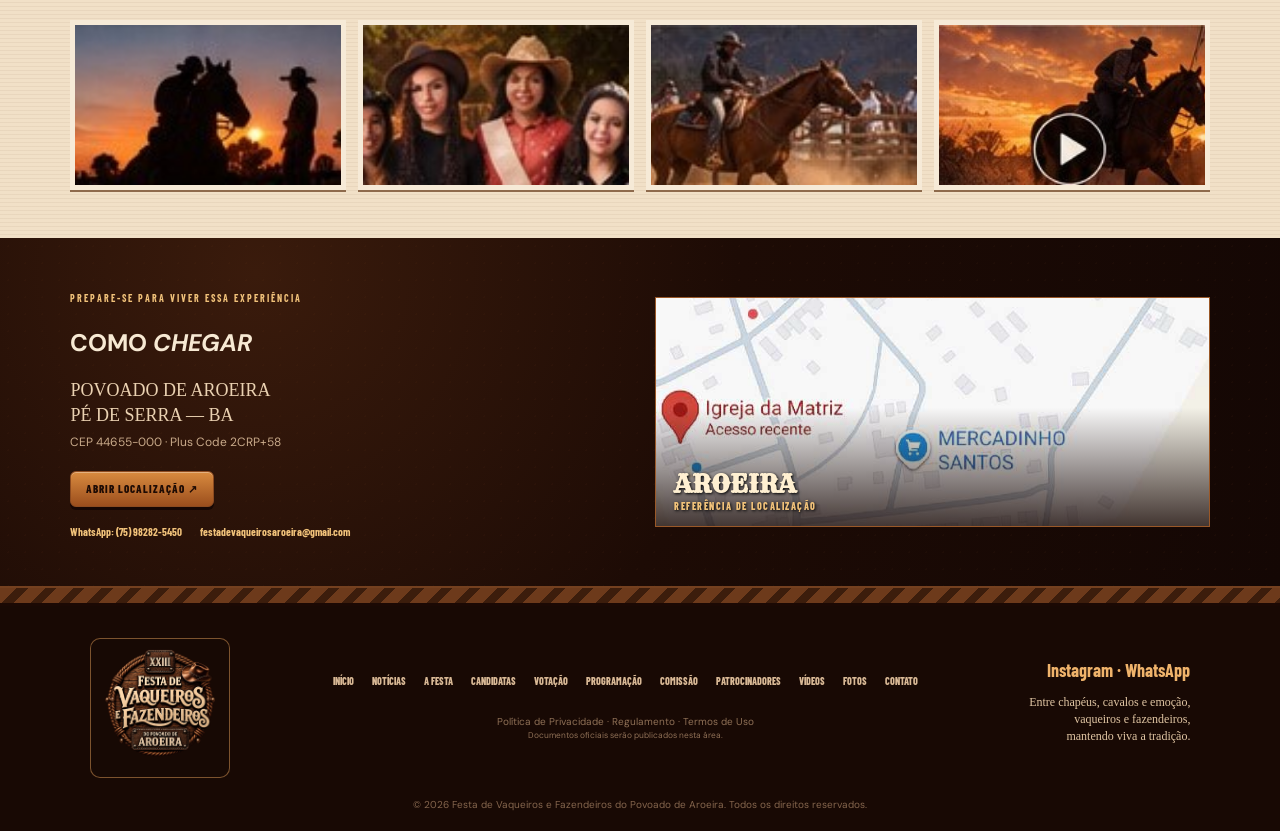
==== commit 082ae49c: "Adiciona materia sobre Isabella e Keylla" ====
--- a/index.html
+++ b/index.html
@@ -8,7 +8,7 @@
 <link rel="preconnect" href="https://fonts.googleapis.com">
 <link rel="preconnect" href="https://fonts.gstatic.com" crossorigin>
 <link href="https://fonts.googleapis.com/css2?family=Barlow+Condensed:wght@400;500;600;700;800&family=DM+Sans:wght@400;500;600;700&family=Rye&display=swap" rel="stylesheet">
-<link rel="stylesheet" href="styles.css?v=21">
+<link rel="stylesheet" href="styles.css?v=22">
 </head>
 <body>
 <div class="topbar"><span>14 DE NOVEMBRO DE 2026</span><span>POVOADO DE AROEIRA · PÉ DE SERRA — BA</span><span>ENTRE CHAPÉUS, CAVALOS E EMOÇÃO</span></div>
@@ -34,7 +34,7 @@
     <div class="meta"><span>▣ <b>14 DE NOVEMBRO<br><small>DE 2026</small></b></span><span>● <b>POVOADO DE AROEIRA<br><small>PÉ DE SERRA — BA</small></b></span></div>
     <div class="hero-actions"><a class="btn copper" href="#festa">CONHEÇA A FESTA <b>→</b></a><a class="btn cream" href="#votacao">♡ &nbsp; APOIE NOSSAS CANDIDATAS <b>→</b></a></div>
   </div>
-  <div class="countdown plaque"><small>— FALTAM —</small><b id="days">63</b><strong>DIAS</strong><i>✦</i><div class="live-clock" aria-label="Horário atual"><small>HORA ATUAL</small><b id="currentTime">00:00:00</b></div></div>
+  <div class="countdown-stack"><div class="countdown plaque"><small>— FALTAM —</small><b id="days">63</b><strong>DIAS</strong><i>✦</i></div><div class="live-clock" aria-label="Horário atual"><small>HORA ATUAL</small><b id="currentTime">00:00:00</b></div></div>
 </section>
 
 <section class="representantes section dark" id="candidatas">
@@ -51,7 +51,7 @@
 <section class="news section light" id="noticias">
  <div class="two-col">
   <div><div class="section-title light-title"><h2>ÚLTIMAS <em>NOTÍCIAS</em></h2><a href="#noticias">VER TODAS →</a></div><div class="news-grid">
-   <article class="news-card"><img src="assets/news1.jpg" alt="Imagem ilustrativa da festa" loading="lazy"><small>ATUALIZAÇÃO EDITÁVEL</small><h3>Informações da XXIII edição</h3><p>Notícia oficial em preparação. O conteúdo será publicado após confirmação da organização.</p><a href="#noticias">EM ATUALIZAÇÃO →</a></article>
+   <article class="news-card"><img src="assets/noticia-isabella-keylla.jpg" alt="Isabella Gonçalves e Keylla Almeida" loading="lazy"><small>REPRESENTANTES</small><h3>Isabella e Keylla são anunciadas</h3><p>Conheça o anúncio da Rainha e da Princesa da XXIII Festa de Vaqueiros e Fazendeiros.</p><a href="noticia-isabella-keylla.html">LER MATÉRIA →</a></article>
    <article class="news-card"><img src="assets/news2.jpg" alt="Representantes da festa" loading="lazy"><small>REPRESENTANTES</small><h3>Conheça as representantes</h3><p>Veja os nomes e as funções informadas para a XXIII edição da festa.</p><a href="#candidatas">VER CANDIDATAS →</a></article>
    <article class="news-card"><img src="assets/news3.jpg" alt="Atualização da programação"><small>INFORMAÇÃO EM ATUALIZAÇÃO</small><h3>Programação oficial em atualização</h3><p>Os horários e atrações serão publicados após confirmação da organização.</p><a href="#programacao">VER PROGRAMAÇÃO →</a></article>
   </div></div>
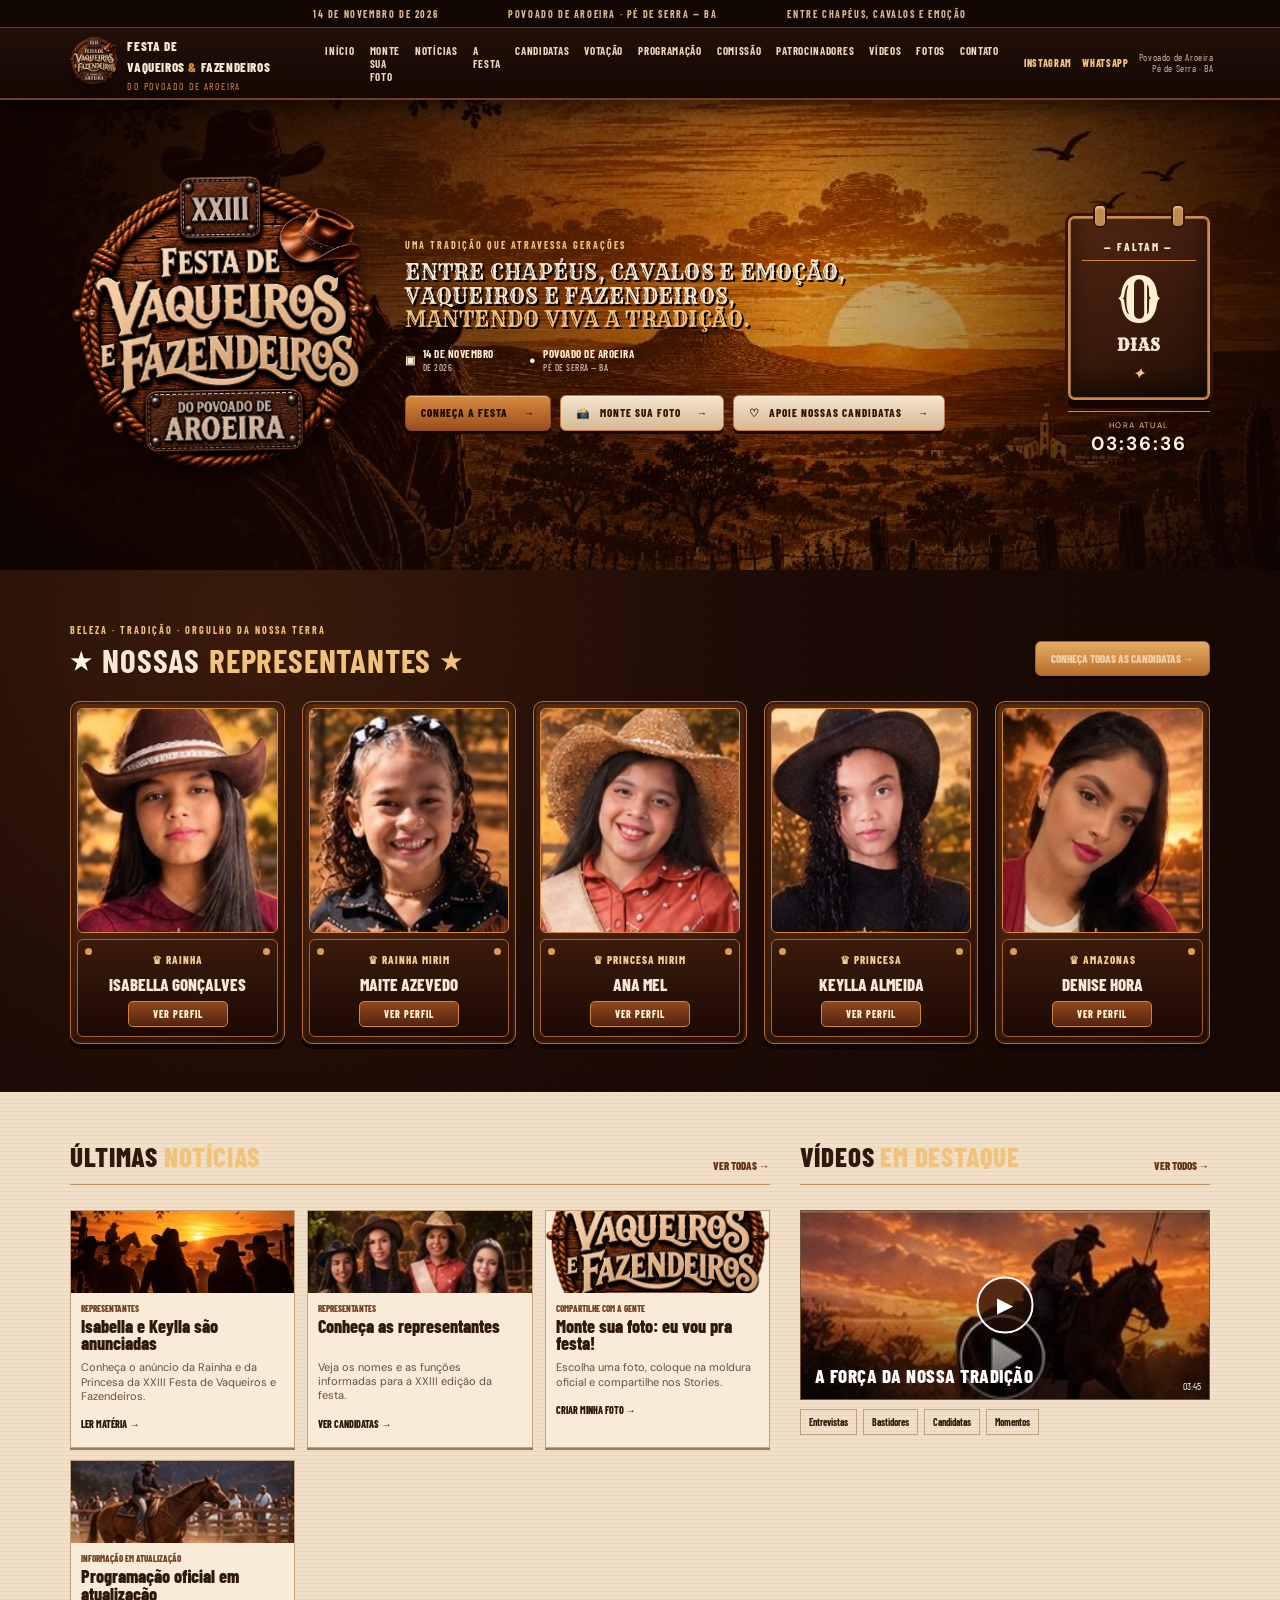
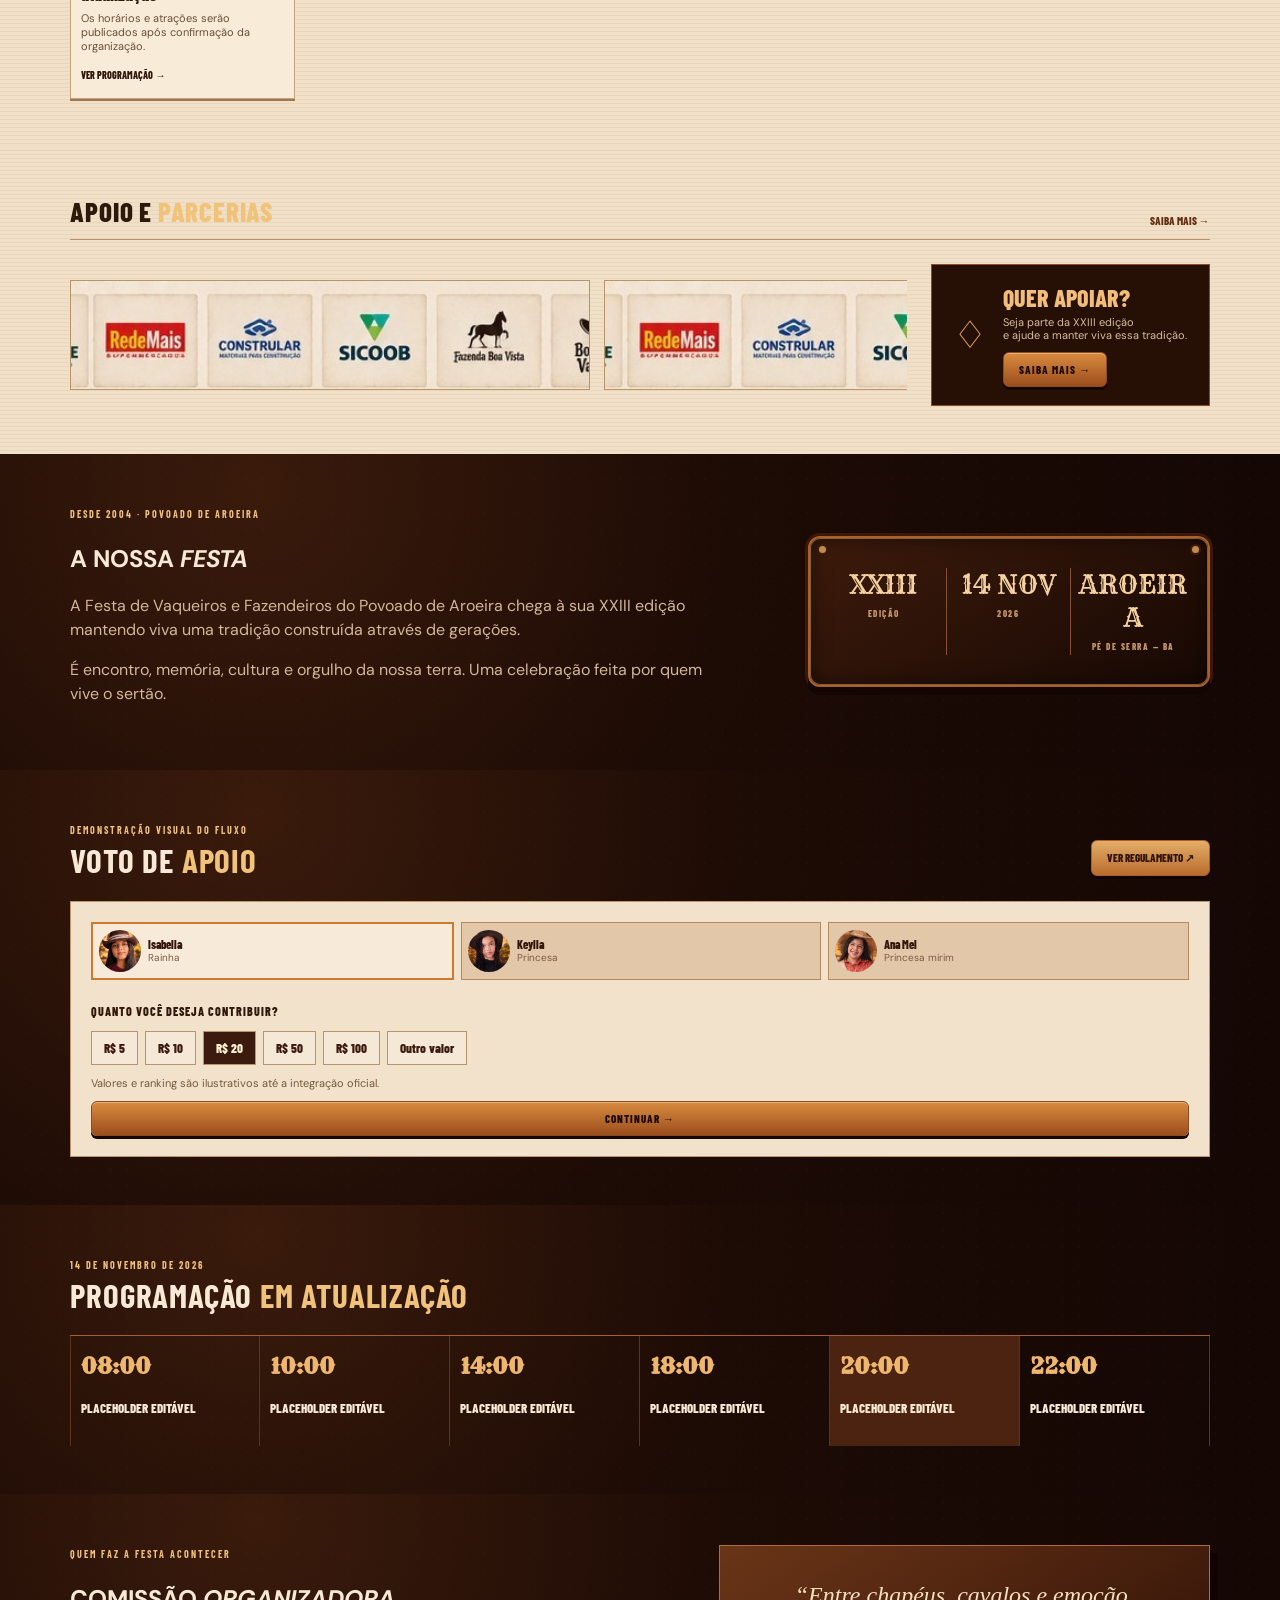
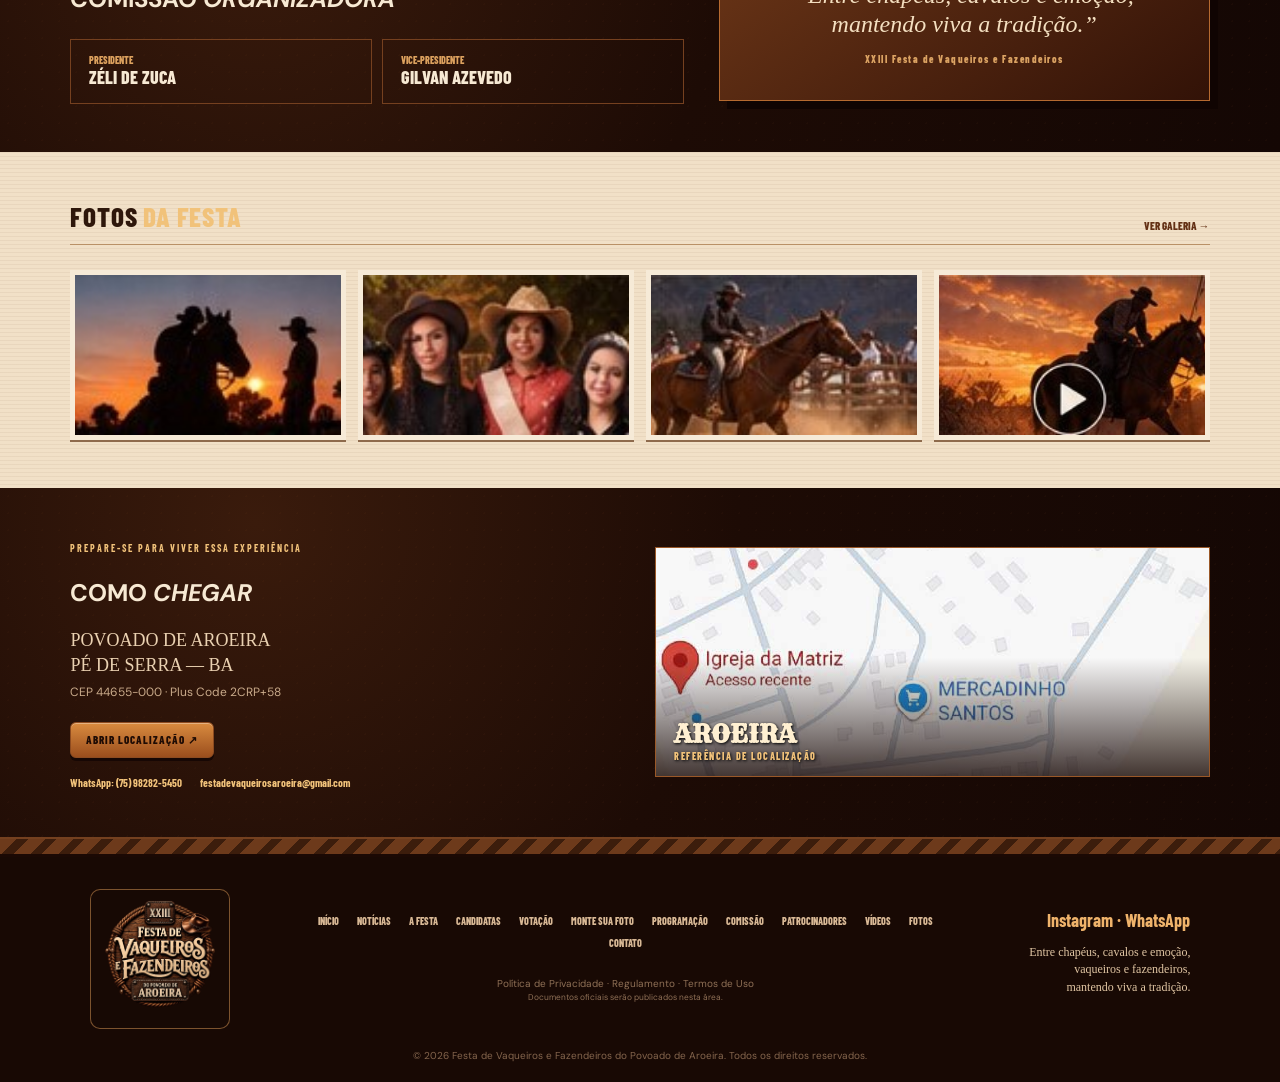
==== commit be99c99a: "Adiciona ferramenta de montagem de foto para a festa" ====
--- a/index.html
+++ b/index.html
@@ -8,7 +8,7 @@
 <link rel="preconnect" href="https://fonts.googleapis.com">
 <link rel="preconnect" href="https://fonts.gstatic.com" crossorigin>
 <link href="https://fonts.googleapis.com/css2?family=Barlow+Condensed:wght@400;500;600;700;800&family=DM+Sans:wght@400;500;600;700&family=Rye&display=swap" rel="stylesheet">
-<link rel="stylesheet" href="styles.css?v=22">
+<link rel="stylesheet" href="styles.css?v=23">
 </head>
 <body>
 <div class="topbar"><span>14 DE NOVEMBRO DE 2026</span><span>POVOADO DE AROEIRA · PÉ DE SERRA — BA</span><span>ENTRE CHAPÉUS, CAVALOS E EMOÇÃO</span></div>
@@ -18,7 +18,7 @@
   </a>
   <button class="hamb" aria-label="Abrir menu" aria-expanded="false" aria-controls="site-nav">☰</button>
   <nav class="nav" id="site-nav">
-    <a href="#inicio">Início</a><a href="#noticias">Notícias</a><a href="#festa">A festa</a><a href="#candidatas">Candidatas</a><a href="#votacao">Votação</a><a href="#programacao">Programação</a><a href="#comissao">Comissão</a><a href="#patrocinadores">Patrocinadores</a><a href="#midia">Vídeos</a><a href="#galeria">Fotos</a><a href="#contato">Contato</a>
+    <a href="#inicio">Início</a><a href="foto-da-festa.html">Monte sua foto</a><a href="#noticias">Notícias</a><a href="#festa">A festa</a><a href="#candidatas">Candidatas</a><a href="#votacao">Votação</a><a href="#programacao">Programação</a><a href="#comissao">Comissão</a><a href="#patrocinadores">Patrocinadores</a><a href="#midia">Vídeos</a><a href="#galeria">Fotos</a><a href="#contato">Contato</a>
   </nav>
   <div class="social"><a href="https://www.instagram.com/festadevaqueiros_aroeira?stkn=MW5icGoyaG5nNHZ4cQ==" target="_blank" rel="noopener noreferrer">Instagram</a><a href="https://wa.me/5575982825450" target="_blank" rel="noopener noreferrer">WhatsApp</a><small>Povoado de Aroeira<br>Pé de Serra · BA</small></div>
 </header>
@@ -32,7 +32,7 @@
     <div class="eyebrow">UMA TRADIÇÃO QUE ATRAVESSA GERAÇÕES</div>
     <h1>ENTRE CHAPÉUS, CAVALOS E EMOÇÃO,<br>VAQUEIROS E FAZENDEIROS,<br><em>MANTENDO VIVA A TRADIÇÃO.</em></h1>
     <div class="meta"><span>▣ <b>14 DE NOVEMBRO<br><small>DE 2026</small></b></span><span>● <b>POVOADO DE AROEIRA<br><small>PÉ DE SERRA — BA</small></b></span></div>
-    <div class="hero-actions"><a class="btn copper" href="#festa">CONHEÇA A FESTA <b>→</b></a><a class="btn cream" href="#votacao">♡ &nbsp; APOIE NOSSAS CANDIDATAS <b>→</b></a></div>
+    <div class="hero-actions"><a class="btn copper" href="#festa">CONHEÇA A FESTA <b>→</b></a><a class="btn cream" href="foto-da-festa.html">📸 &nbsp; MONTE SUA FOTO <b>→</b></a><a class="btn cream" href="#votacao">♡ &nbsp; APOIE NOSSAS CANDIDATAS <b>→</b></a></div>
   </div>
   <div class="countdown-stack"><div class="countdown plaque"><small>— FALTAM —</small><b id="days">63</b><strong>DIAS</strong><i>✦</i></div><div class="live-clock" aria-label="Horário atual"><small>HORA ATUAL</small><b id="currentTime">00:00:00</b></div></div>
 </section>
@@ -53,6 +53,7 @@
   <div><div class="section-title light-title"><h2>ÚLTIMAS <em>NOTÍCIAS</em></h2><a href="#noticias">VER TODAS →</a></div><div class="news-grid">
    <article class="news-card"><img src="assets/noticia-isabella-keylla.jpg" alt="Isabella Gonçalves e Keylla Almeida" loading="lazy"><small>REPRESENTANTES</small><h3>Isabella e Keylla são anunciadas</h3><p>Conheça o anúncio da Rainha e da Princesa da XXIII Festa de Vaqueiros e Fazendeiros.</p><a href="noticia-isabella-keylla.html">LER MATÉRIA →</a></article>
    <article class="news-card"><img src="assets/news2.jpg" alt="Representantes da festa" loading="lazy"><small>REPRESENTANTES</small><h3>Conheça as representantes</h3><p>Veja os nomes e as funções informadas para a XXIII edição da festa.</p><a href="#candidatas">VER CANDIDATAS →</a></article>
+   <article class="news-card"><img src="assets/logo-oficial.webp" alt="Monte sua foto para a festa" loading="lazy"><small>COMPARTILHE COM A GENTE</small><h3>Monte sua foto: eu vou pra festa!</h3><p>Escolha uma foto, coloque na moldura oficial e compartilhe nos Stories.</p><a href="foto-da-festa.html">CRIAR MINHA FOTO →</a></article>
    <article class="news-card"><img src="assets/news3.jpg" alt="Atualização da programação"><small>INFORMAÇÃO EM ATUALIZAÇÃO</small><h3>Programação oficial em atualização</h3><p>Os horários e atrações serão publicados após confirmação da organização.</p><a href="#programacao">VER PROGRAMAÇÃO →</a></article>
   </div></div>
   <div id="midia"><div class="section-title light-title"><h2>VÍDEOS <em>EM DESTAQUE</em></h2><a href="#midia">VER TODOS →</a></div><div class="video-card"><img src="assets/video.jpg" alt="A força da nossa tradição"><button aria-label="Reproduzir">▶</button><span>03:45</span><b>A FORÇA DA NOSSA TRADIÇÃO</b></div><div class="video-tabs"><span>Entrevistas</span><span>Bastidores</span><span>Candidatas</span><span>Momentos</span></div></div>
@@ -84,9 +85,9 @@
 <section class="location section dark" id="contato"><div><span class="eyebrow">PREPARE-SE PARA VIVER ESSA EXPERIÊNCIA</span><h2>COMO <em>CHEGAR</em></h2><p class="lead">POVOADO DE AROEIRA<br>PÉ DE SERRA — BA<br><small>CEP 44655-000 · Plus Code 2CRP+58</small></p><a class="btn copper" href="https://maps.app.goo.gl/FQShf4enFJfWacBQ9?g_st=ac" target="_blank" rel="noopener noreferrer">ABRIR LOCALIZAÇÃO ↗</a><div class="contact-details"><a href="https://wa.me/5575982825450" target="_blank" rel="noopener noreferrer">WhatsApp: (75) 98282-5450</a><a href="mailto:festadevaqueirosaroeira@gmail.com">festadevaqueirosaroeira@gmail.com</a></div></div><div class="map-art"><img src="assets/mapa-aroeira.jpg" alt="Mapa de referência do Povoado de Aroeira, Pé de Serra - Bahia" loading="lazy"><div class="map-overlay"><b>AROEIRA</b><small>REFERÊNCIA DE LOCALIZAÇÃO</small></div></div></section>
 </main>
 
-<footer class="footer"><div class="footer-rope"></div><div class="footer-main"><img src="assets/logo-oficial.webp" alt="Logo oficial da festa" class="footer-logo"><div class="footer-links"><a href="#inicio">INÍCIO</a><a href="#noticias">NOTÍCIAS</a><a href="#festa">A FESTA</a><a href="#candidatas">CANDIDATAS</a><a href="#votacao">VOTAÇÃO</a><a href="#programacao">PROGRAMAÇÃO</a><a href="#comissao">COMISSÃO</a><a href="#patrocinadores">PATROCINADORES</a><a href="#midia">VÍDEOS</a><a href="#galeria">FOTOS</a><a href="#contato">CONTATO</a><div class="legal">Política de Privacidade · Regulamento · Termos de Uso<br><small>Documentos oficiais serão publicados nesta área.</small></div></div><div class="footer-slogan"><span><a href="https://www.instagram.com/festadevaqueiros_aroeira?stkn=MW5icGoyaG5nNHZ4cQ==" target="_blank" rel="noopener noreferrer">Instagram</a> · <a href="https://wa.me/5575982825450" target="_blank" rel="noopener noreferrer">WhatsApp</a></span><p>Entre chapéus, cavalos e emoção,<br>vaqueiros e fazendeiros,<br>mantendo viva a tradição.</p></div></div><div class="copyright">© 2026 Festa de Vaqueiros e Fazendeiros do Povoado de Aroeira. Todos os direitos reservados.</div></footer>
+<footer class="footer"><div class="footer-rope"></div><div class="footer-main"><img src="assets/logo-oficial.webp" alt="Logo oficial da festa" class="footer-logo"><div class="footer-links"><a href="#inicio">INÍCIO</a><a href="#noticias">NOTÍCIAS</a><a href="#festa">A FESTA</a><a href="#candidatas">CANDIDATAS</a><a href="#votacao">VOTAÇÃO</a><a href="foto-da-festa.html">MONTE SUA FOTO</a><a href="#programacao">PROGRAMAÇÃO</a><a href="#comissao">COMISSÃO</a><a href="#patrocinadores">PATROCINADORES</a><a href="#midia">VÍDEOS</a><a href="#galeria">FOTOS</a><a href="#contato">CONTATO</a><div class="legal">Política de Privacidade · Regulamento · Termos de Uso<br><small>Documentos oficiais serão publicados nesta área.</small></div></div><div class="footer-slogan"><span><a href="https://www.instagram.com/festadevaqueiros_aroeira?stkn=MW5icGoyaG5nNHZ4cQ==" target="_blank" rel="noopener noreferrer">Instagram</a> · <a href="https://wa.me/5575982825450" target="_blank" rel="noopener noreferrer">WhatsApp</a></span><p>Entre chapéus, cavalos e emoção,<br>vaqueiros e fazendeiros,<br>mantendo viva a tradição.</p></div></div><div class="copyright">© 2026 Festa de Vaqueiros e Fazendeiros do Povoado de Aroeira. Todos os direitos reservados.</div></footer>
 
 <div class="modal" id="modal" role="dialog" aria-modal="true" aria-labelledby="modalTitle" aria-hidden="true"><div class="modal-box"><button class="close" aria-label="Fechar janela">×</button><div id="modalContent"><h2 id="modalTitle" class="sr-only">Detalhes</h2></div></div></div>
-<script src="script.js?v=7"></script>
+<script src="script.js?v=8"></script>
 </body>
 </html>
--- a/styles.css
+++ b/styles.css
@@ -74,3 +74,25 @@
   .countdown small{font-size:8px}
   .countdown strong{font-size:10px}
 }
+/* Relógio separado, alinhado logo abaixo do calendário */
+.countdown-stack{z-index:3;width:142px;margin-left:auto;text-align:center;position:relative}
+.countdown-stack .countdown{width:100%;margin-left:0}
+.countdown-stack .live-clock{margin:11px auto 0;width:100%;padding-top:8px;border-top:1px solid #d08a45}
+@media(max-width:760px){
+ .countdown-stack{position:absolute;top:14px;right:12px;width:102px}
+ .countdown-stack .countdown{position:relative;top:auto;right:auto;width:100%}
+ .countdown-stack .live-clock{margin-top:6px;padding-top:5px}
+ .countdown-stack .live-clock b{font-size:13px;letter-spacing:1px}
+}
+@media(max-width:430px){.countdown-stack{top:13px;right:10px;width:94px}.countdown-stack .live-clock b{font-size:12px}}
+/* Página de matéria */
+.article-page{background:var(--paper);color:var(--ink);min-height:calc(100vh - 100px)}
+.article-wrap{max-width:920px;margin:0 auto;padding:54px 22px 70px}
+.article-kicker{font:800 12px var(--cond);letter-spacing:2px;color:#7a401f;text-transform:uppercase}
+.article-wrap h1{font:800 clamp(34px,5vw,62px)/.94 var(--cond);margin:12px 0 14px;color:#2b1308;max-width:850px}
+.article-subtitle{font:20px/1.4 var(--body);color:#744522;max-width:780px;margin:0 0 24px}
+.article-date{font:700 11px var(--cond);letter-spacing:1px;color:#8e603d;border-block:1px solid #c4a47f;padding:10px 0;margin-bottom:24px}
+.article-cover{display:block;width:100%;max-height:520px;object-fit:cover;border:6px solid #f8ecd9;box-shadow:0 3px 0 #9c7654;margin-bottom:30px}
+.article-body{max-width:780px;font:18px/1.7 var(--body);color:#422515}
+.article-body p{margin:0 0 20px}.article-body strong{color:#2b1308}.article-back{display:inline-block;margin-top:22px;color:#6b3518;font:800 12px var(--cond);letter-spacing:1px}
+@media(max-width:760px){.article-wrap{padding:34px 18px 50px}.article-wrap h1{font-size:37px}.article-subtitle{font-size:17px}.article-body{font-size:16px;line-height:1.6}.article-cover{border-width:3px}}
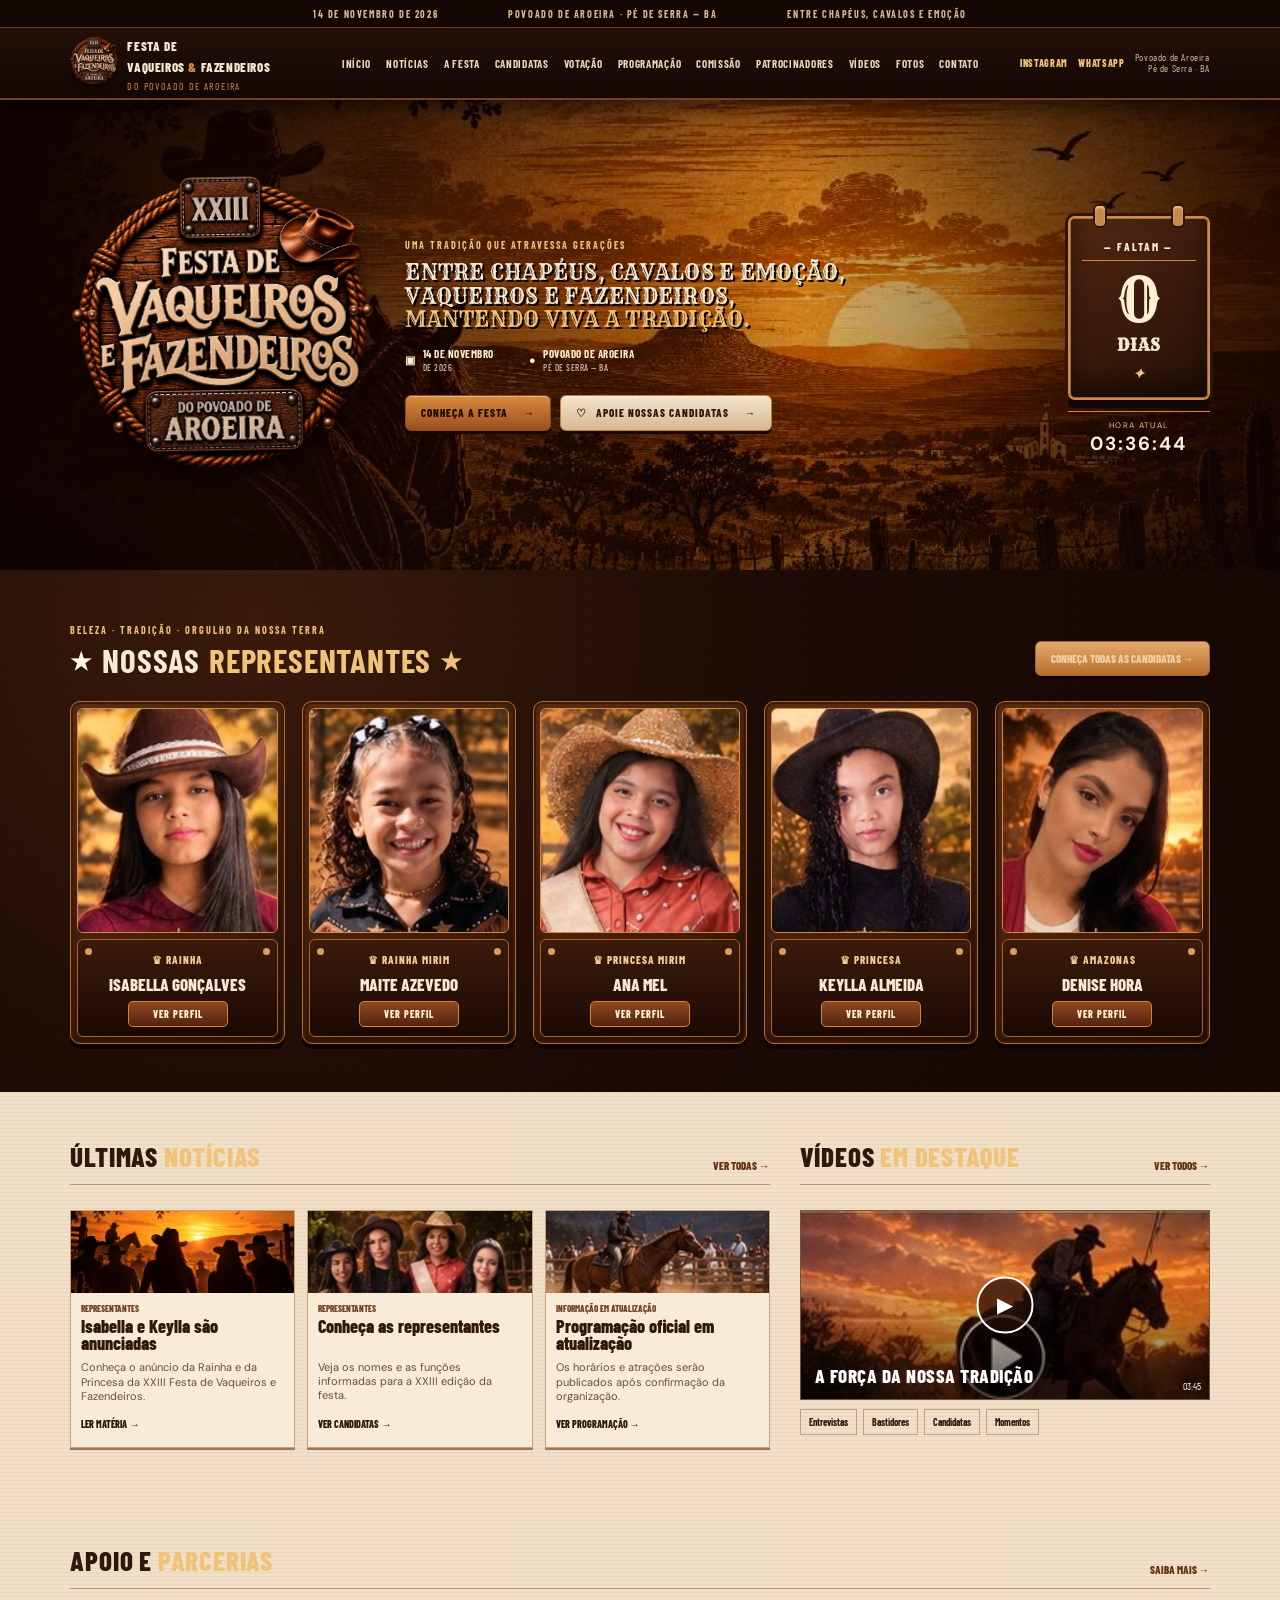
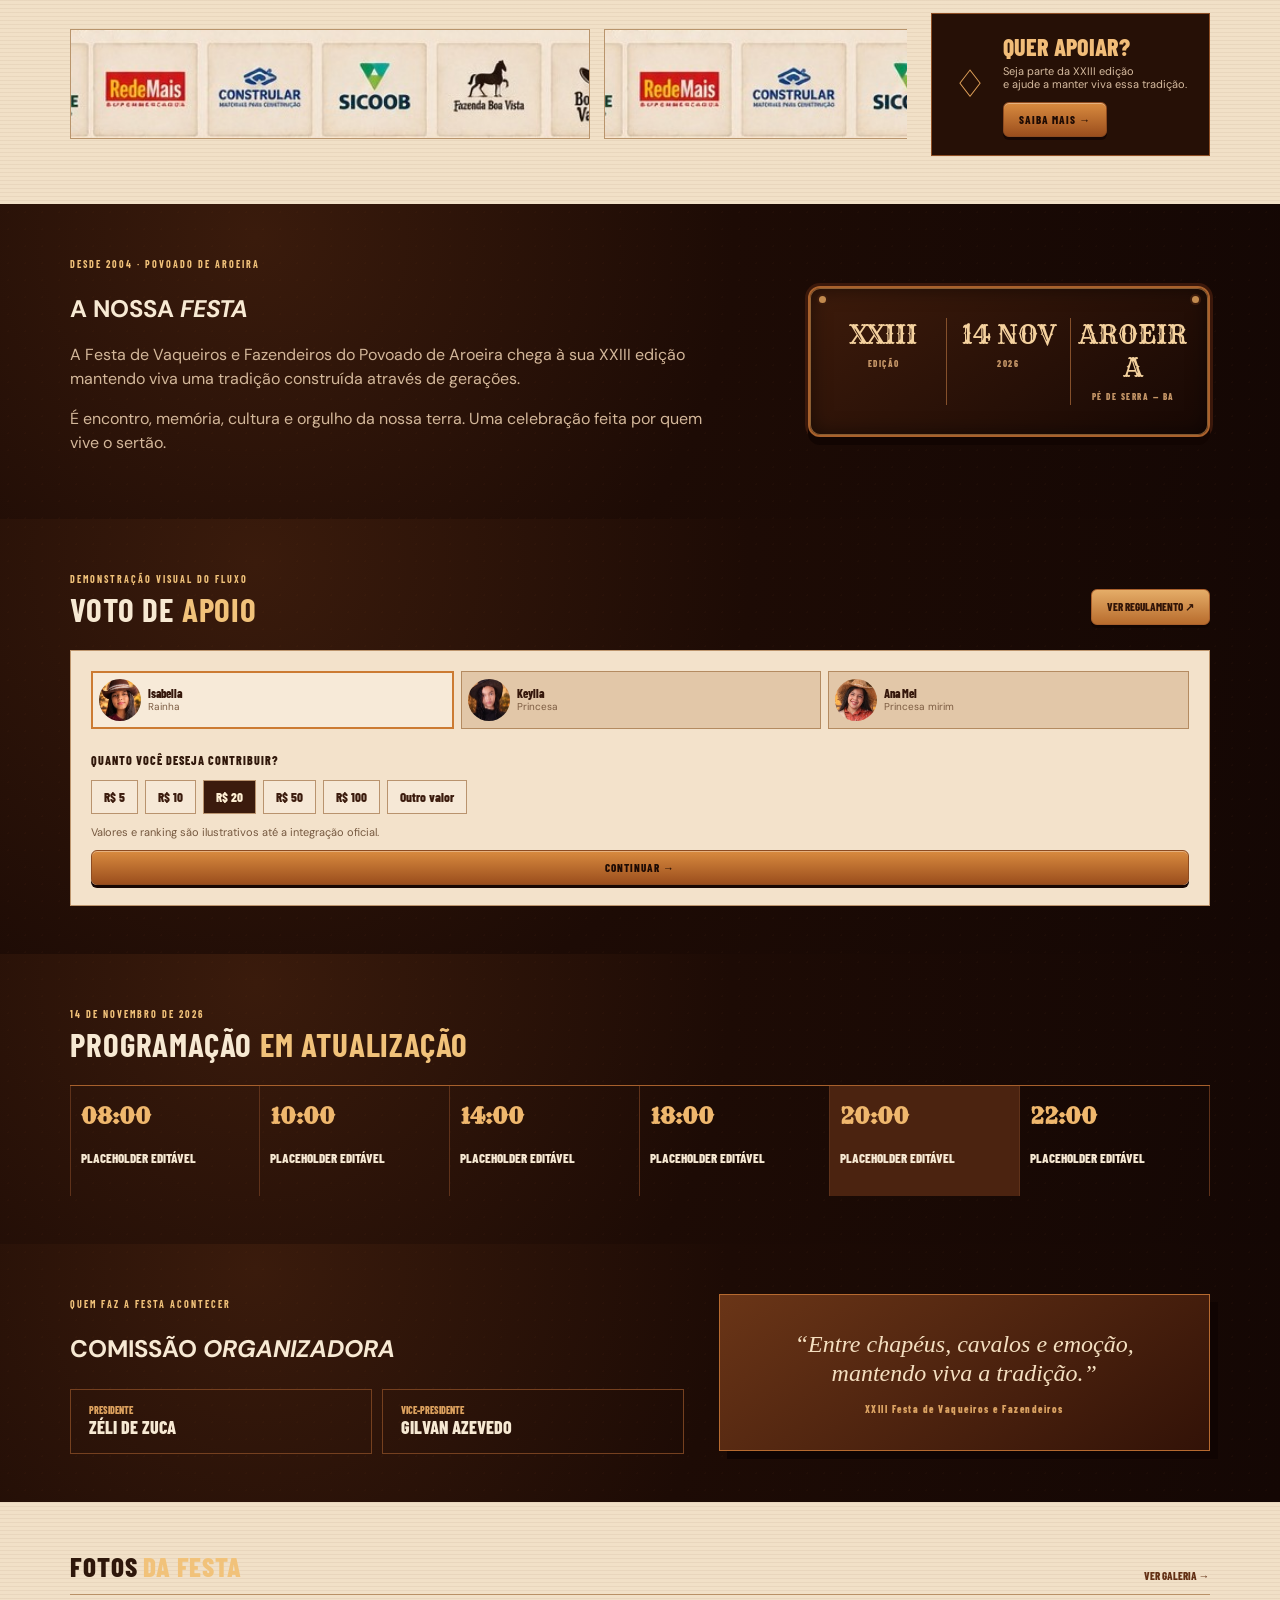
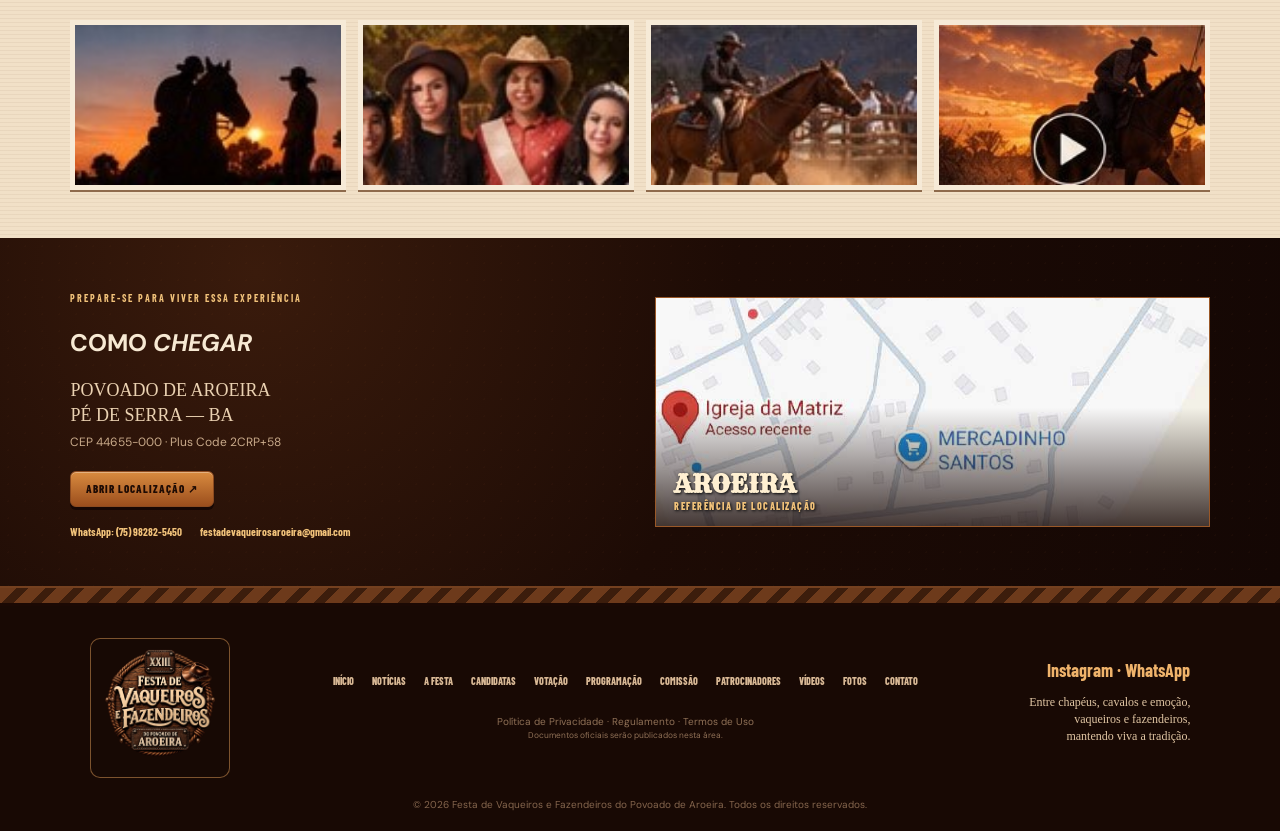
==== commit d73a1f6e: "Troca montagem para nova moldura PNG da festa" ====
--- a/index.html
+++ b/index.html
@@ -8,7 +8,7 @@
 <link rel="preconnect" href="https://fonts.googleapis.com">
 <link rel="preconnect" href="https://fonts.gstatic.com" crossorigin>
 <link href="https://fonts.googleapis.com/css2?family=Barlow+Condensed:wght@400;500;600;700;800&family=DM+Sans:wght@400;500;600;700&family=Rye&display=swap" rel="stylesheet">
-<link rel="stylesheet" href="styles.css?v=23">
+<link rel="stylesheet" href="styles.css?v=22">
 </head>
 <body>
 <div class="topbar"><span>14 DE NOVEMBRO DE 2026</span><span>POVOADO DE AROEIRA · PÉ DE SERRA — BA</span><span>ENTRE CHAPÉUS, CAVALOS E EMOÇÃO</span></div>
@@ -18,7 +18,7 @@
   </a>
   <button class="hamb" aria-label="Abrir menu" aria-expanded="false" aria-controls="site-nav">☰</button>
   <nav class="nav" id="site-nav">
-    <a href="#inicio">Início</a><a href="foto-da-festa.html">Monte sua foto</a><a href="#noticias">Notícias</a><a href="#festa">A festa</a><a href="#candidatas">Candidatas</a><a href="#votacao">Votação</a><a href="#programacao">Programação</a><a href="#comissao">Comissão</a><a href="#patrocinadores">Patrocinadores</a><a href="#midia">Vídeos</a><a href="#galeria">Fotos</a><a href="#contato">Contato</a>
+    <a href="#inicio">Início</a><a href="#noticias">Notícias</a><a href="#festa">A festa</a><a href="#candidatas">Candidatas</a><a href="#votacao">Votação</a><a href="#programacao">Programação</a><a href="#comissao">Comissão</a><a href="#patrocinadores">Patrocinadores</a><a href="#midia">Vídeos</a><a href="#galeria">Fotos</a><a href="#contato">Contato</a>
   </nav>
   <div class="social"><a href="https://www.instagram.com/festadevaqueiros_aroeira?stkn=MW5icGoyaG5nNHZ4cQ==" target="_blank" rel="noopener noreferrer">Instagram</a><a href="https://wa.me/5575982825450" target="_blank" rel="noopener noreferrer">WhatsApp</a><small>Povoado de Aroeira<br>Pé de Serra · BA</small></div>
 </header>
@@ -32,7 +32,7 @@
     <div class="eyebrow">UMA TRADIÇÃO QUE ATRAVESSA GERAÇÕES</div>
     <h1>ENTRE CHAPÉUS, CAVALOS E EMOÇÃO,<br>VAQUEIROS E FAZENDEIROS,<br><em>MANTENDO VIVA A TRADIÇÃO.</em></h1>
     <div class="meta"><span>▣ <b>14 DE NOVEMBRO<br><small>DE 2026</small></b></span><span>● <b>POVOADO DE AROEIRA<br><small>PÉ DE SERRA — BA</small></b></span></div>
-    <div class="hero-actions"><a class="btn copper" href="#festa">CONHEÇA A FESTA <b>→</b></a><a class="btn cream" href="foto-da-festa.html">📸 &nbsp; MONTE SUA FOTO <b>→</b></a><a class="btn cream" href="#votacao">♡ &nbsp; APOIE NOSSAS CANDIDATAS <b>→</b></a></div>
+    <div class="hero-actions"><a class="btn copper" href="#festa">CONHEÇA A FESTA <b>→</b></a><a class="btn cream" href="#votacao">♡ &nbsp; APOIE NOSSAS CANDIDATAS <b>→</b></a></div>
   </div>
   <div class="countdown-stack"><div class="countdown plaque"><small>— FALTAM —</small><b id="days">63</b><strong>DIAS</strong><i>✦</i></div><div class="live-clock" aria-label="Horário atual"><small>HORA ATUAL</small><b id="currentTime">00:00:00</b></div></div>
 </section>
@@ -53,7 +53,6 @@
   <div><div class="section-title light-title"><h2>ÚLTIMAS <em>NOTÍCIAS</em></h2><a href="#noticias">VER TODAS →</a></div><div class="news-grid">
    <article class="news-card"><img src="assets/noticia-isabella-keylla.jpg" alt="Isabella Gonçalves e Keylla Almeida" loading="lazy"><small>REPRESENTANTES</small><h3>Isabella e Keylla são anunciadas</h3><p>Conheça o anúncio da Rainha e da Princesa da XXIII Festa de Vaqueiros e Fazendeiros.</p><a href="noticia-isabella-keylla.html">LER MATÉRIA →</a></article>
    <article class="news-card"><img src="assets/news2.jpg" alt="Representantes da festa" loading="lazy"><small>REPRESENTANTES</small><h3>Conheça as representantes</h3><p>Veja os nomes e as funções informadas para a XXIII edição da festa.</p><a href="#candidatas">VER CANDIDATAS →</a></article>
-   <article class="news-card"><img src="assets/logo-oficial.webp" alt="Monte sua foto para a festa" loading="lazy"><small>COMPARTILHE COM A GENTE</small><h3>Monte sua foto: eu vou pra festa!</h3><p>Escolha uma foto, coloque na moldura oficial e compartilhe nos Stories.</p><a href="foto-da-festa.html">CRIAR MINHA FOTO →</a></article>
    <article class="news-card"><img src="assets/news3.jpg" alt="Atualização da programação"><small>INFORMAÇÃO EM ATUALIZAÇÃO</small><h3>Programação oficial em atualização</h3><p>Os horários e atrações serão publicados após confirmação da organização.</p><a href="#programacao">VER PROGRAMAÇÃO →</a></article>
   </div></div>
   <div id="midia"><div class="section-title light-title"><h2>VÍDEOS <em>EM DESTAQUE</em></h2><a href="#midia">VER TODOS →</a></div><div class="video-card"><img src="assets/video.jpg" alt="A força da nossa tradição"><button aria-label="Reproduzir">▶</button><span>03:45</span><b>A FORÇA DA NOSSA TRADIÇÃO</b></div><div class="video-tabs"><span>Entrevistas</span><span>Bastidores</span><span>Candidatas</span><span>Momentos</span></div></div>
@@ -85,9 +84,9 @@
 <section class="location section dark" id="contato"><div><span class="eyebrow">PREPARE-SE PARA VIVER ESSA EXPERIÊNCIA</span><h2>COMO <em>CHEGAR</em></h2><p class="lead">POVOADO DE AROEIRA<br>PÉ DE SERRA — BA<br><small>CEP 44655-000 · Plus Code 2CRP+58</small></p><a class="btn copper" href="https://maps.app.goo.gl/FQShf4enFJfWacBQ9?g_st=ac" target="_blank" rel="noopener noreferrer">ABRIR LOCALIZAÇÃO ↗</a><div class="contact-details"><a href="https://wa.me/5575982825450" target="_blank" rel="noopener noreferrer">WhatsApp: (75) 98282-5450</a><a href="mailto:festadevaqueirosaroeira@gmail.com">festadevaqueirosaroeira@gmail.com</a></div></div><div class="map-art"><img src="assets/mapa-aroeira.jpg" alt="Mapa de referência do Povoado de Aroeira, Pé de Serra - Bahia" loading="lazy"><div class="map-overlay"><b>AROEIRA</b><small>REFERÊNCIA DE LOCALIZAÇÃO</small></div></div></section>
 </main>
 
-<footer class="footer"><div class="footer-rope"></div><div class="footer-main"><img src="assets/logo-oficial.webp" alt="Logo oficial da festa" class="footer-logo"><div class="footer-links"><a href="#inicio">INÍCIO</a><a href="#noticias">NOTÍCIAS</a><a href="#festa">A FESTA</a><a href="#candidatas">CANDIDATAS</a><a href="#votacao">VOTAÇÃO</a><a href="foto-da-festa.html">MONTE SUA FOTO</a><a href="#programacao">PROGRAMAÇÃO</a><a href="#comissao">COMISSÃO</a><a href="#patrocinadores">PATROCINADORES</a><a href="#midia">VÍDEOS</a><a href="#galeria">FOTOS</a><a href="#contato">CONTATO</a><div class="legal">Política de Privacidade · Regulamento · Termos de Uso<br><small>Documentos oficiais serão publicados nesta área.</small></div></div><div class="footer-slogan"><span><a href="https://www.instagram.com/festadevaqueiros_aroeira?stkn=MW5icGoyaG5nNHZ4cQ==" target="_blank" rel="noopener noreferrer">Instagram</a> · <a href="https://wa.me/5575982825450" target="_blank" rel="noopener noreferrer">WhatsApp</a></span><p>Entre chapéus, cavalos e emoção,<br>vaqueiros e fazendeiros,<br>mantendo viva a tradição.</p></div></div><div class="copyright">© 2026 Festa de Vaqueiros e Fazendeiros do Povoado de Aroeira. Todos os direitos reservados.</div></footer>
+<footer class="footer"><div class="footer-rope"></div><div class="footer-main"><img src="assets/logo-oficial.webp" alt="Logo oficial da festa" class="footer-logo"><div class="footer-links"><a href="#inicio">INÍCIO</a><a href="#noticias">NOTÍCIAS</a><a href="#festa">A FESTA</a><a href="#candidatas">CANDIDATAS</a><a href="#votacao">VOTAÇÃO</a><a href="#programacao">PROGRAMAÇÃO</a><a href="#comissao">COMISSÃO</a><a href="#patrocinadores">PATROCINADORES</a><a href="#midia">VÍDEOS</a><a href="#galeria">FOTOS</a><a href="#contato">CONTATO</a><div class="legal">Política de Privacidade · Regulamento · Termos de Uso<br><small>Documentos oficiais serão publicados nesta área.</small></div></div><div class="footer-slogan"><span><a href="https://www.instagram.com/festadevaqueiros_aroeira?stkn=MW5icGoyaG5nNHZ4cQ==" target="_blank" rel="noopener noreferrer">Instagram</a> · <a href="https://wa.me/5575982825450" target="_blank" rel="noopener noreferrer">WhatsApp</a></span><p>Entre chapéus, cavalos e emoção,<br>vaqueiros e fazendeiros,<br>mantendo viva a tradição.</p></div></div><div class="copyright">© 2026 Festa de Vaqueiros e Fazendeiros do Povoado de Aroeira. Todos os direitos reservados.</div></footer>
 
 <div class="modal" id="modal" role="dialog" aria-modal="true" aria-labelledby="modalTitle" aria-hidden="true"><div class="modal-box"><button class="close" aria-label="Fechar janela">×</button><div id="modalContent"><h2 id="modalTitle" class="sr-only">Detalhes</h2></div></div></div>
-<script src="script.js?v=8"></script>
+<script src="script.js?v=7"></script>
 </body>
 </html>
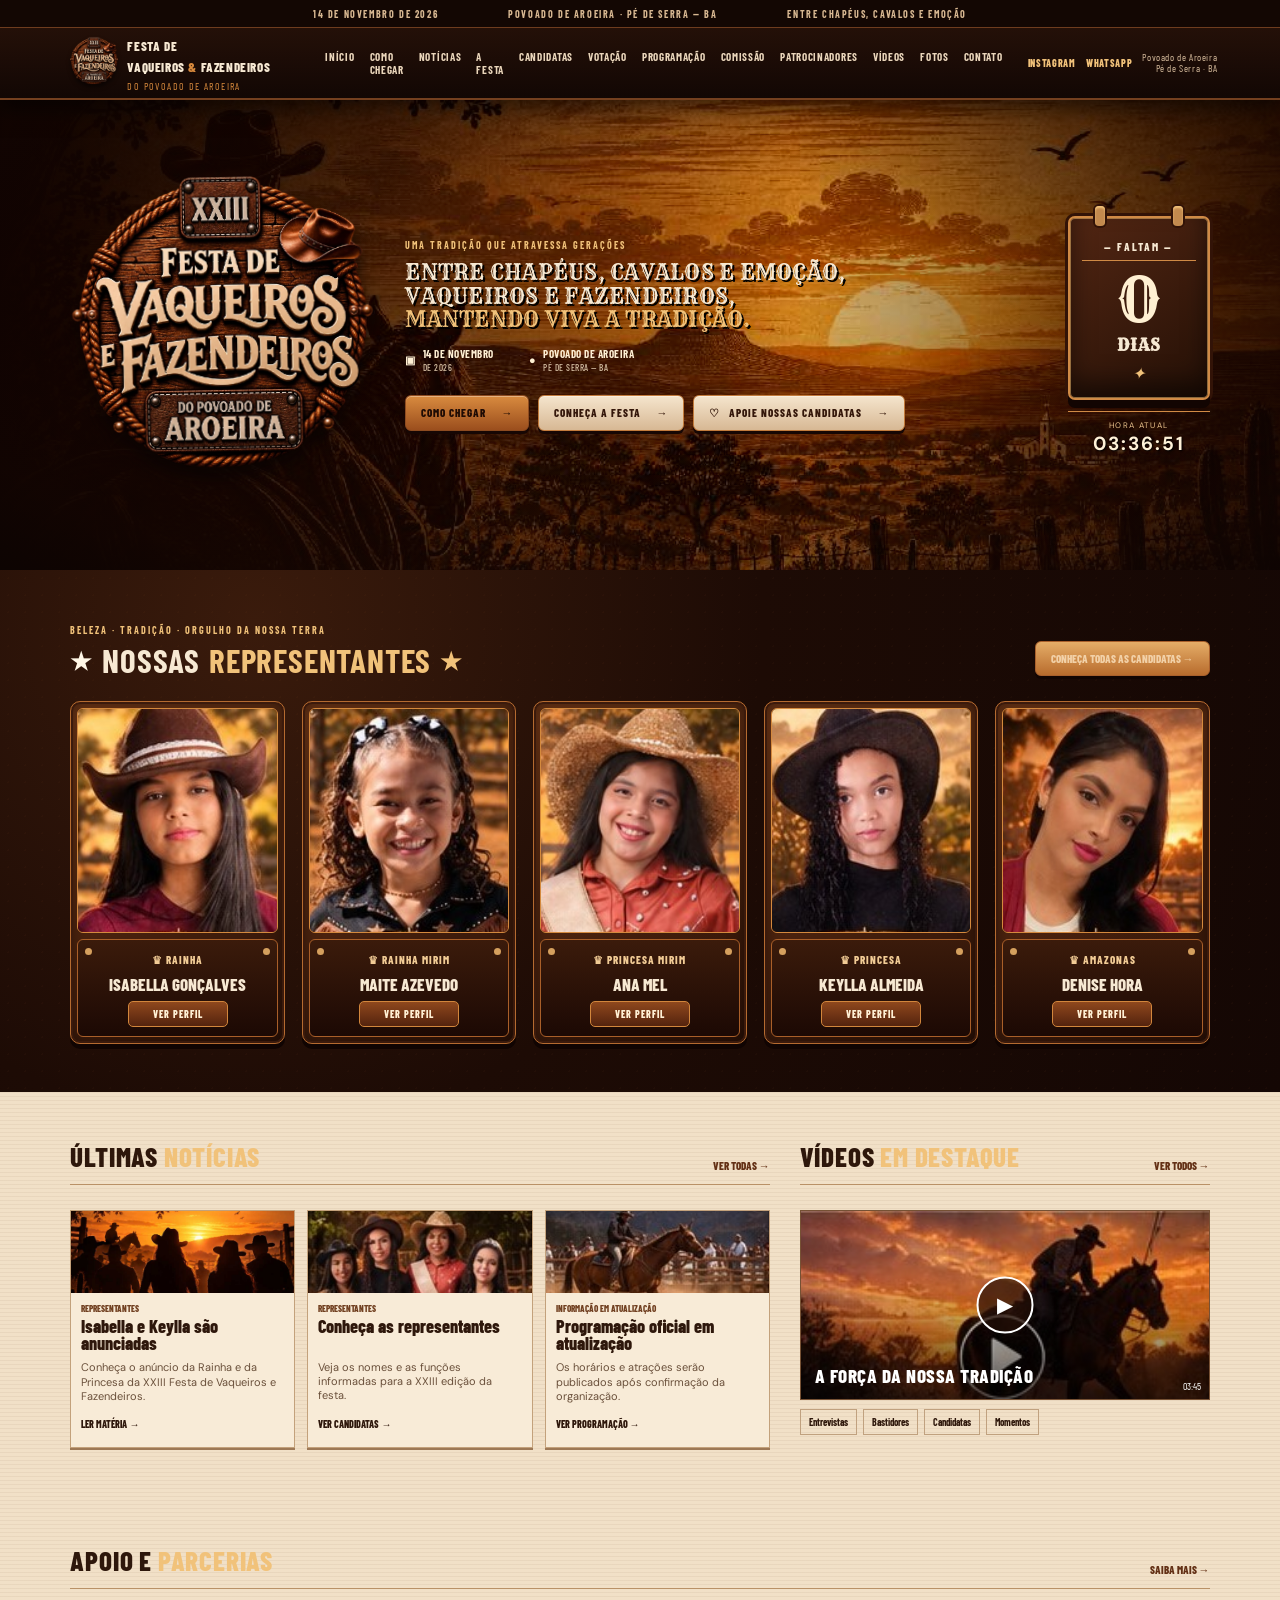
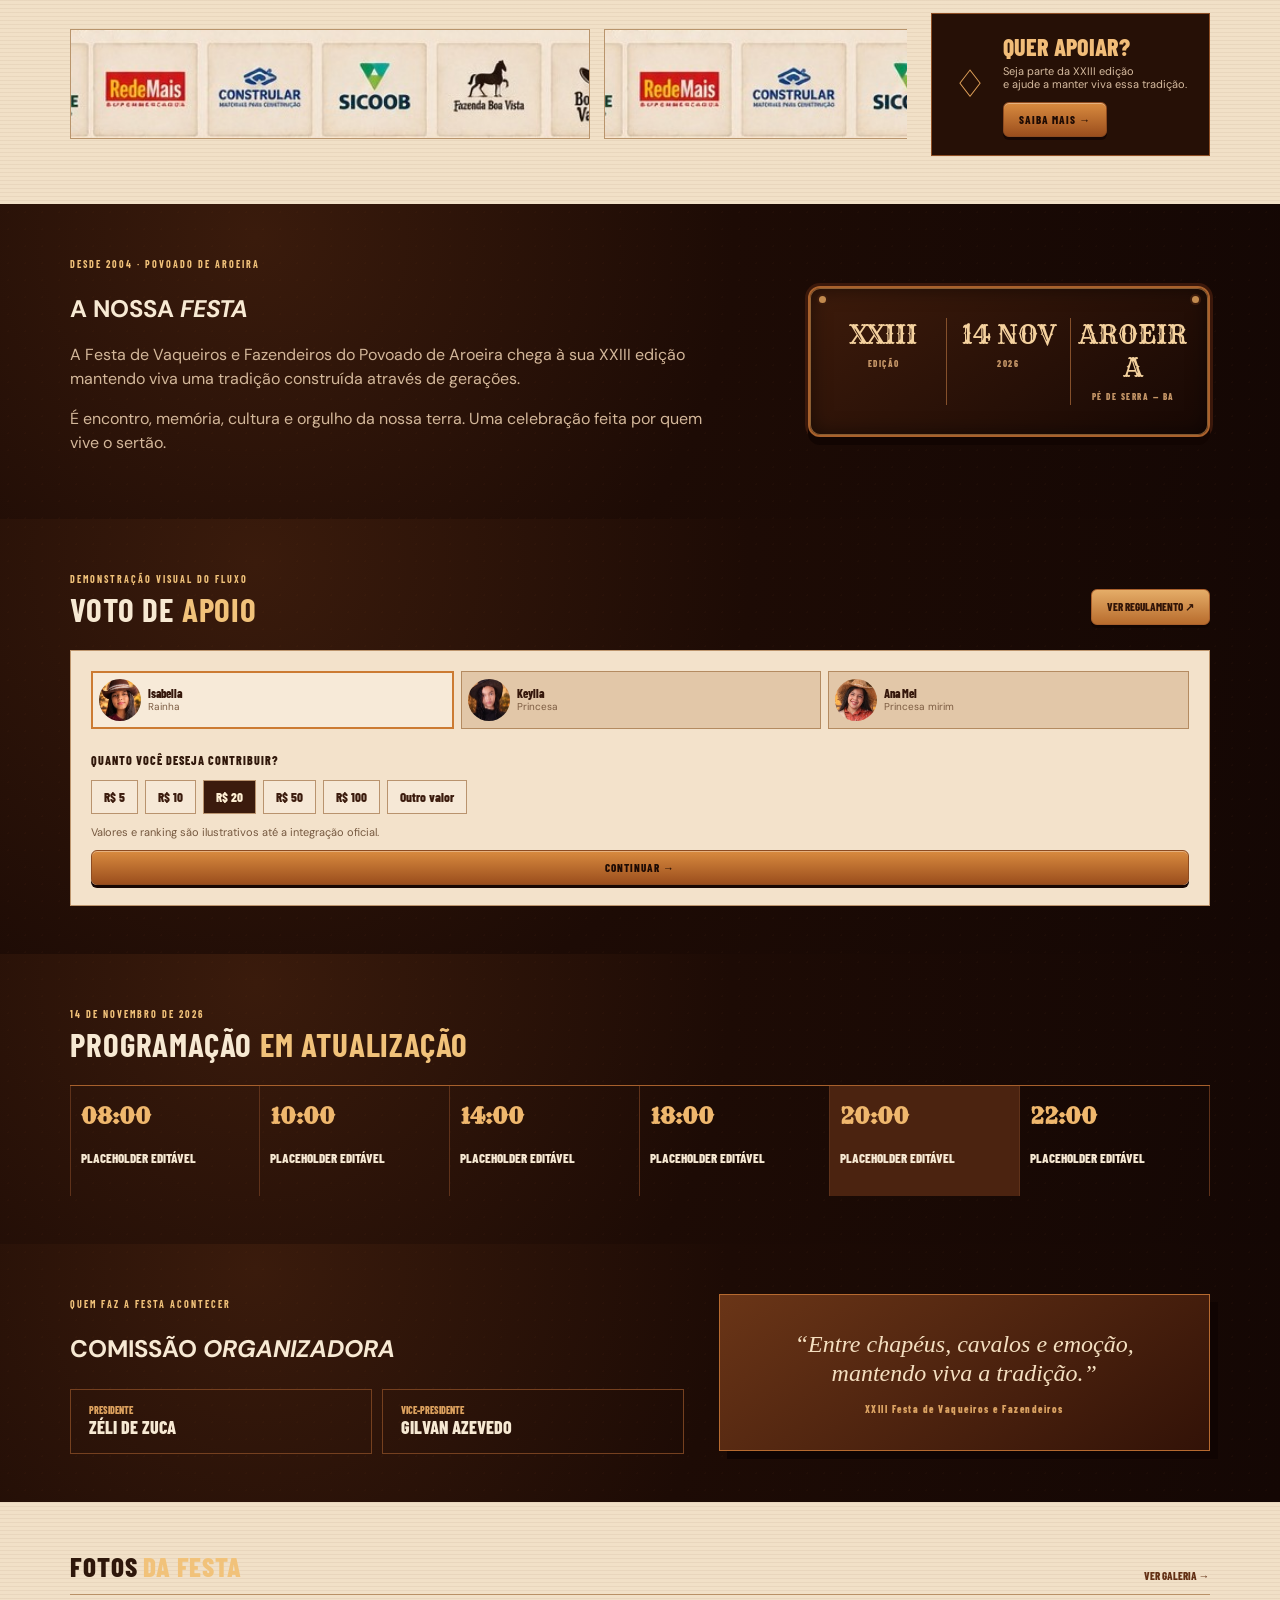
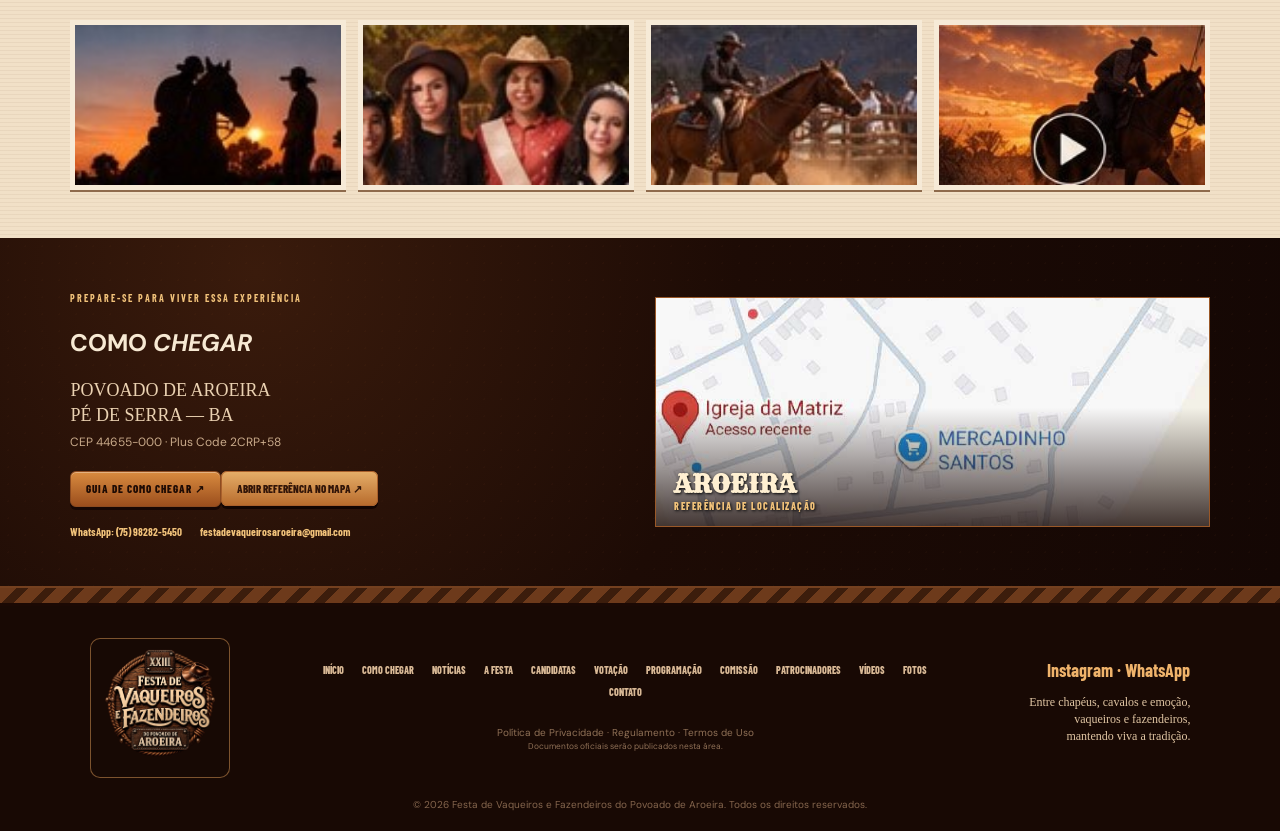
==== commit 8df2e6f8: "Adiciona guia de chegada ao Povoado de Aroeira" ====
--- a/index.html
+++ b/index.html
@@ -18,7 +18,7 @@
   </a>
   <button class="hamb" aria-label="Abrir menu" aria-expanded="false" aria-controls="site-nav">☰</button>
   <nav class="nav" id="site-nav">
-    <a href="#inicio">Início</a><a href="#noticias">Notícias</a><a href="#festa">A festa</a><a href="#candidatas">Candidatas</a><a href="#votacao">Votação</a><a href="#programacao">Programação</a><a href="#comissao">Comissão</a><a href="#patrocinadores">Patrocinadores</a><a href="#midia">Vídeos</a><a href="#galeria">Fotos</a><a href="#contato">Contato</a>
+    <a href="#inicio">Início</a><a href="como-chegar.html">Como chegar</a><a href="#noticias">Notícias</a><a href="#festa">A festa</a><a href="#candidatas">Candidatas</a><a href="#votacao">Votação</a><a href="#programacao">Programação</a><a href="#comissao">Comissão</a><a href="#patrocinadores">Patrocinadores</a><a href="#midia">Vídeos</a><a href="#galeria">Fotos</a><a href="#contato">Contato</a>
   </nav>
   <div class="social"><a href="https://www.instagram.com/festadevaqueiros_aroeira?stkn=MW5icGoyaG5nNHZ4cQ==" target="_blank" rel="noopener noreferrer">Instagram</a><a href="https://wa.me/5575982825450" target="_blank" rel="noopener noreferrer">WhatsApp</a><small>Povoado de Aroeira<br>Pé de Serra · BA</small></div>
 </header>
@@ -32,7 +32,7 @@
     <div class="eyebrow">UMA TRADIÇÃO QUE ATRAVESSA GERAÇÕES</div>
     <h1>ENTRE CHAPÉUS, CAVALOS E EMOÇÃO,<br>VAQUEIROS E FAZENDEIROS,<br><em>MANTENDO VIVA A TRADIÇÃO.</em></h1>
     <div class="meta"><span>▣ <b>14 DE NOVEMBRO<br><small>DE 2026</small></b></span><span>● <b>POVOADO DE AROEIRA<br><small>PÉ DE SERRA — BA</small></b></span></div>
-    <div class="hero-actions"><a class="btn copper" href="#festa">CONHEÇA A FESTA <b>→</b></a><a class="btn cream" href="#votacao">♡ &nbsp; APOIE NOSSAS CANDIDATAS <b>→</b></a></div>
+    <div class="hero-actions"><a class="btn copper" href="como-chegar.html">COMO CHEGAR <b>→</b></a><a class="btn cream" href="#festa">CONHEÇA A FESTA <b>→</b></a><a class="btn cream" href="#votacao">♡ &nbsp; APOIE NOSSAS CANDIDATAS <b>→</b></a></div>
   </div>
   <div class="countdown-stack"><div class="countdown plaque"><small>— FALTAM —</small><b id="days">63</b><strong>DIAS</strong><i>✦</i></div><div class="live-clock" aria-label="Horário atual"><small>HORA ATUAL</small><b id="currentTime">00:00:00</b></div></div>
 </section>
@@ -81,10 +81,10 @@
 
 <section class="gallery section light" id="galeria"><div class="section-title light-title"><h2>FOTOS <em>DA FESTA</em></h2><a href="#galeria">VER GALERIA →</a></div><div class="gallery-grid"><img src="assets/news1.jpg" alt="Registro visual da festa" loading="lazy" tabindex="0" role="button"><img src="assets/news2.jpg" alt="Representantes da festa" loading="lazy" tabindex="0" role="button"><img src="assets/news3.jpg" alt="Imagem ilustrativa da programação" loading="lazy" tabindex="0" role="button"><img src="assets/video.jpg" alt="Imagem ilustrativa da tradição da festa" loading="lazy" tabindex="0" role="button"></div></section>
 
-<section class="location section dark" id="contato"><div><span class="eyebrow">PREPARE-SE PARA VIVER ESSA EXPERIÊNCIA</span><h2>COMO <em>CHEGAR</em></h2><p class="lead">POVOADO DE AROEIRA<br>PÉ DE SERRA — BA<br><small>CEP 44655-000 · Plus Code 2CRP+58</small></p><a class="btn copper" href="https://maps.app.goo.gl/FQShf4enFJfWacBQ9?g_st=ac" target="_blank" rel="noopener noreferrer">ABRIR LOCALIZAÇÃO ↗</a><div class="contact-details"><a href="https://wa.me/5575982825450" target="_blank" rel="noopener noreferrer">WhatsApp: (75) 98282-5450</a><a href="mailto:festadevaqueirosaroeira@gmail.com">festadevaqueirosaroeira@gmail.com</a></div></div><div class="map-art"><img src="assets/mapa-aroeira.jpg" alt="Mapa de referência do Povoado de Aroeira, Pé de Serra - Bahia" loading="lazy"><div class="map-overlay"><b>AROEIRA</b><small>REFERÊNCIA DE LOCALIZAÇÃO</small></div></div></section>
+<section class="location section dark" id="contato"><div><span class="eyebrow">PREPARE-SE PARA VIVER ESSA EXPERIÊNCIA</span><h2>COMO <em>CHEGAR</em></h2><p class="lead">POVOADO DE AROEIRA<br>PÉ DE SERRA — BA<br><small>CEP 44655-000 · Plus Code 2CRP+58</small></p><a class="btn copper" href="como-chegar.html">GUIA DE COMO CHEGAR ↗</a><a class="small-btn" href="https://maps.app.goo.gl/FQShf4enFJfWacBQ9?g_st=ac" target="_blank" rel="noopener noreferrer">ABRIR REFERÊNCIA NO MAPA ↗</a><div class="contact-details"><a href="https://wa.me/5575982825450" target="_blank" rel="noopener noreferrer">WhatsApp: (75) 98282-5450</a><a href="mailto:festadevaqueirosaroeira@gmail.com">festadevaqueirosaroeira@gmail.com</a></div></div><div class="map-art"><img src="assets/mapa-aroeira.jpg" alt="Mapa de referência do Povoado de Aroeira, Pé de Serra - Bahia" loading="lazy"><div class="map-overlay"><b>AROEIRA</b><small>REFERÊNCIA DE LOCALIZAÇÃO</small></div></div></section>
 </main>
 
-<footer class="footer"><div class="footer-rope"></div><div class="footer-main"><img src="assets/logo-oficial.webp" alt="Logo oficial da festa" class="footer-logo"><div class="footer-links"><a href="#inicio">INÍCIO</a><a href="#noticias">NOTÍCIAS</a><a href="#festa">A FESTA</a><a href="#candidatas">CANDIDATAS</a><a href="#votacao">VOTAÇÃO</a><a href="#programacao">PROGRAMAÇÃO</a><a href="#comissao">COMISSÃO</a><a href="#patrocinadores">PATROCINADORES</a><a href="#midia">VÍDEOS</a><a href="#galeria">FOTOS</a><a href="#contato">CONTATO</a><div class="legal">Política de Privacidade · Regulamento · Termos de Uso<br><small>Documentos oficiais serão publicados nesta área.</small></div></div><div class="footer-slogan"><span><a href="https://www.instagram.com/festadevaqueiros_aroeira?stkn=MW5icGoyaG5nNHZ4cQ==" target="_blank" rel="noopener noreferrer">Instagram</a> · <a href="https://wa.me/5575982825450" target="_blank" rel="noopener noreferrer">WhatsApp</a></span><p>Entre chapéus, cavalos e emoção,<br>vaqueiros e fazendeiros,<br>mantendo viva a tradição.</p></div></div><div class="copyright">© 2026 Festa de Vaqueiros e Fazendeiros do Povoado de Aroeira. Todos os direitos reservados.</div></footer>
+<footer class="footer"><div class="footer-rope"></div><div class="footer-main"><img src="assets/logo-oficial.webp" alt="Logo oficial da festa" class="footer-logo"><div class="footer-links"><a href="#inicio">INÍCIO</a><a href="como-chegar.html">COMO CHEGAR</a><a href="#noticias">NOTÍCIAS</a><a href="#festa">A FESTA</a><a href="#candidatas">CANDIDATAS</a><a href="#votacao">VOTAÇÃO</a><a href="#programacao">PROGRAMAÇÃO</a><a href="#comissao">COMISSÃO</a><a href="#patrocinadores">PATROCINADORES</a><a href="#midia">VÍDEOS</a><a href="#galeria">FOTOS</a><a href="#contato">CONTATO</a><div class="legal">Política de Privacidade · Regulamento · Termos de Uso<br><small>Documentos oficiais serão publicados nesta área.</small></div></div><div class="footer-slogan"><span><a href="https://www.instagram.com/festadevaqueiros_aroeira?stkn=MW5icGoyaG5nNHZ4cQ==" target="_blank" rel="noopener noreferrer">Instagram</a> · <a href="https://wa.me/5575982825450" target="_blank" rel="noopener noreferrer">WhatsApp</a></span><p>Entre chapéus, cavalos e emoção,<br>vaqueiros e fazendeiros,<br>mantendo viva a tradição.</p></div></div><div class="copyright">© 2026 Festa de Vaqueiros e Fazendeiros do Povoado de Aroeira. Todos os direitos reservados.</div></footer>
 
 <div class="modal" id="modal" role="dialog" aria-modal="true" aria-labelledby="modalTitle" aria-hidden="true"><div class="modal-box"><button class="close" aria-label="Fechar janela">×</button><div id="modalContent"><h2 id="modalTitle" class="sr-only">Detalhes</h2></div></div></div>
 <script src="script.js?v=7"></script>
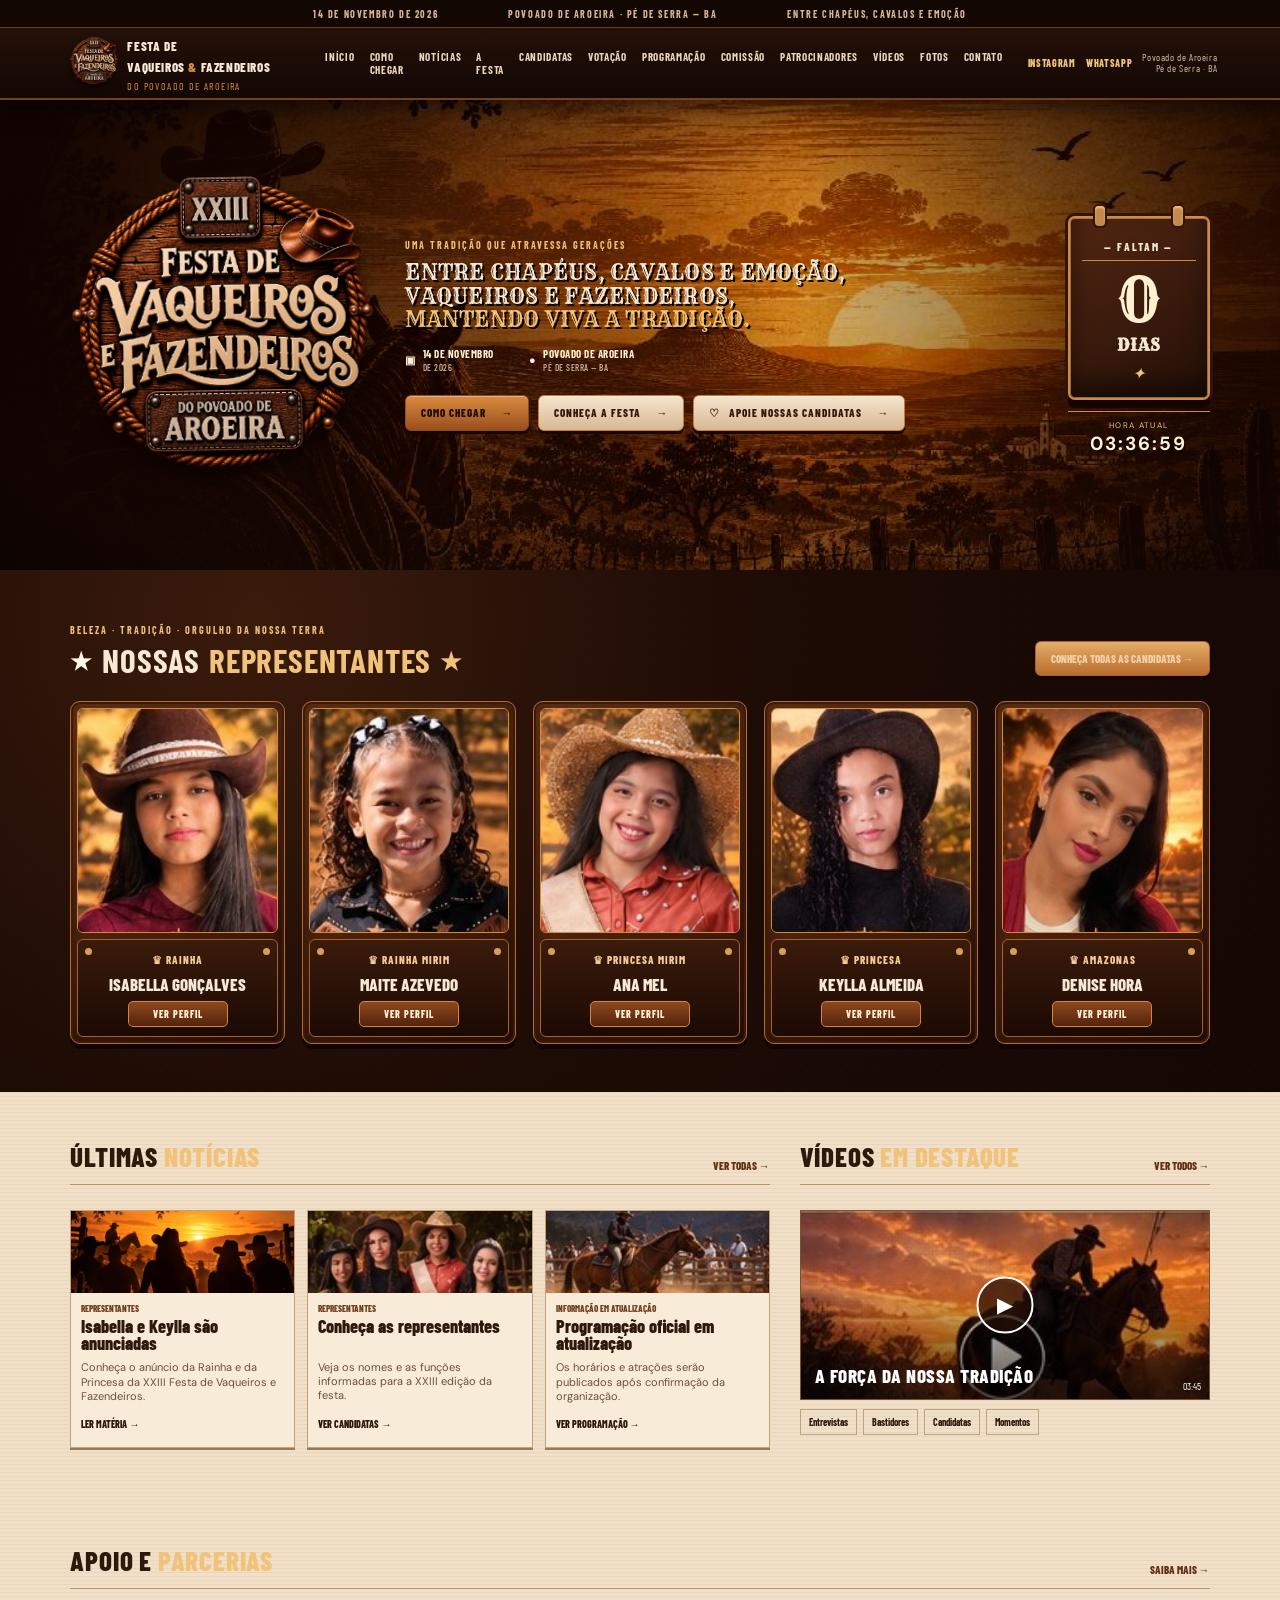
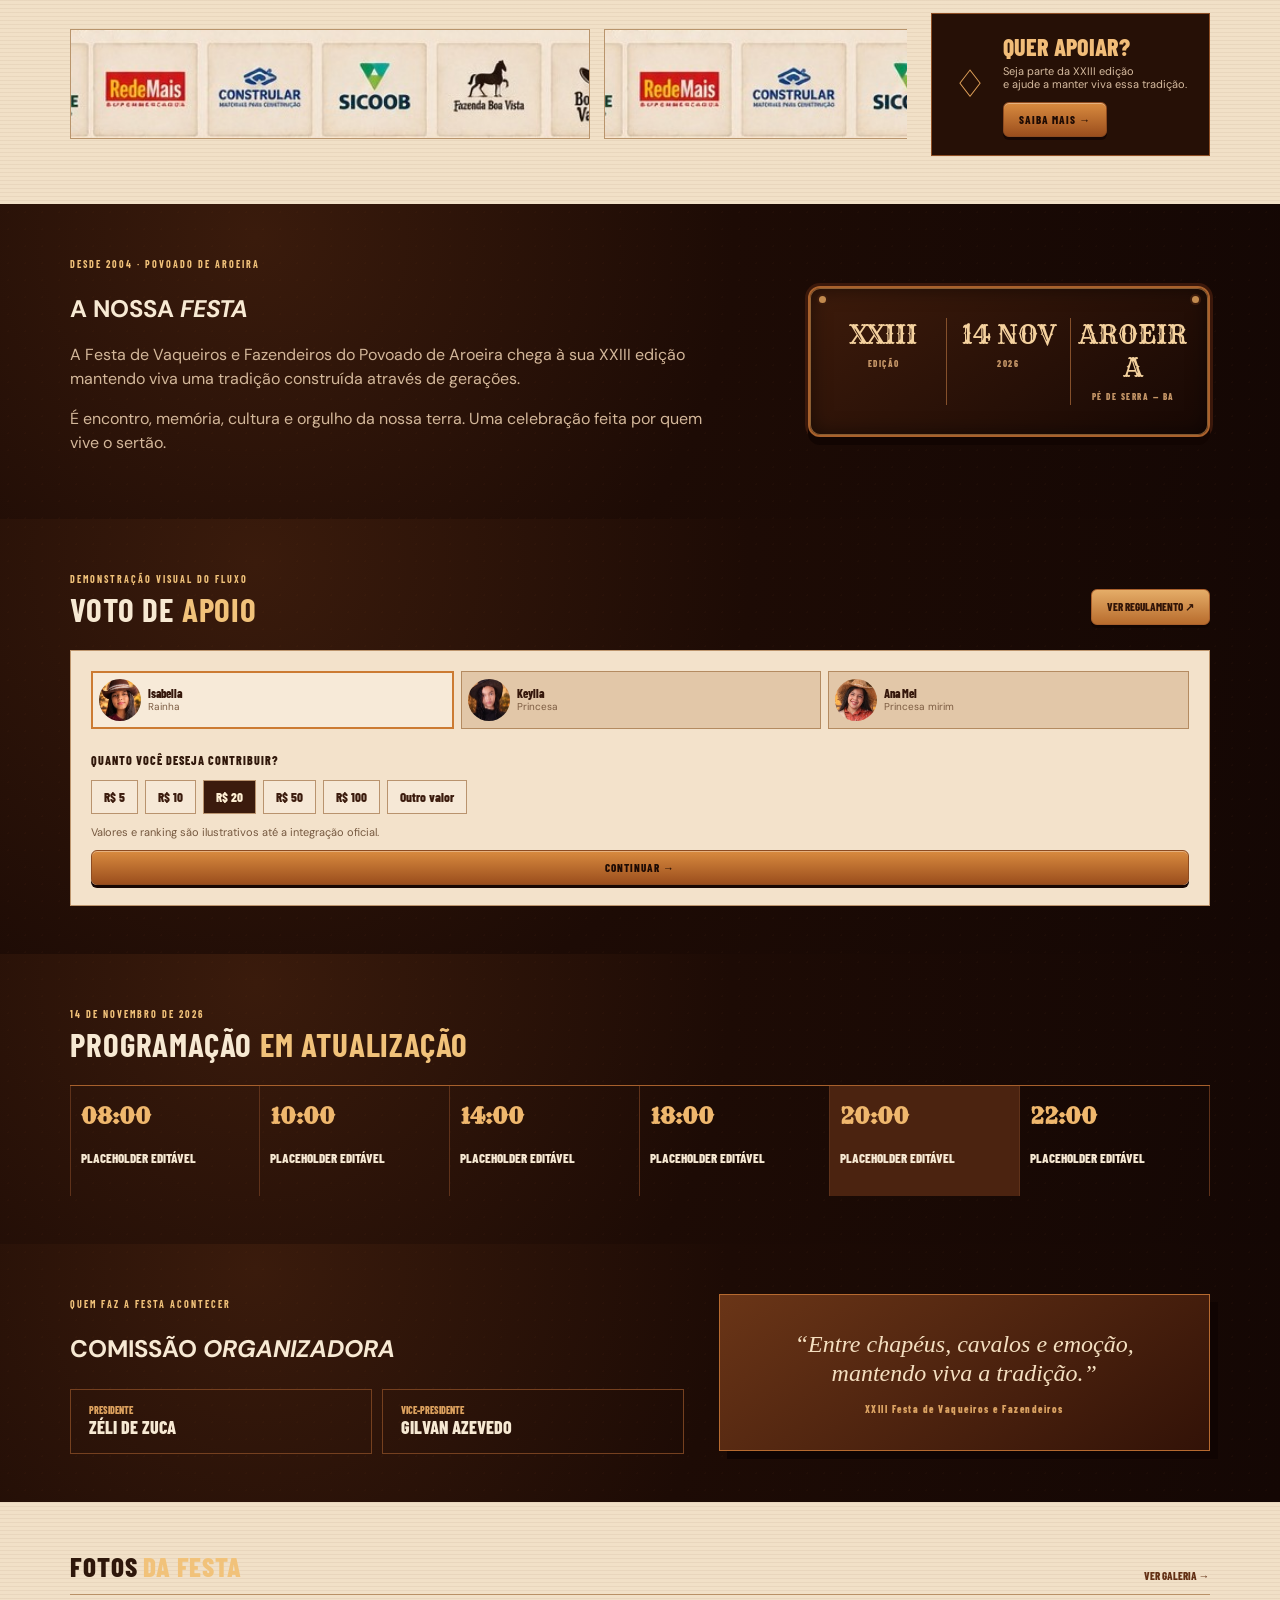
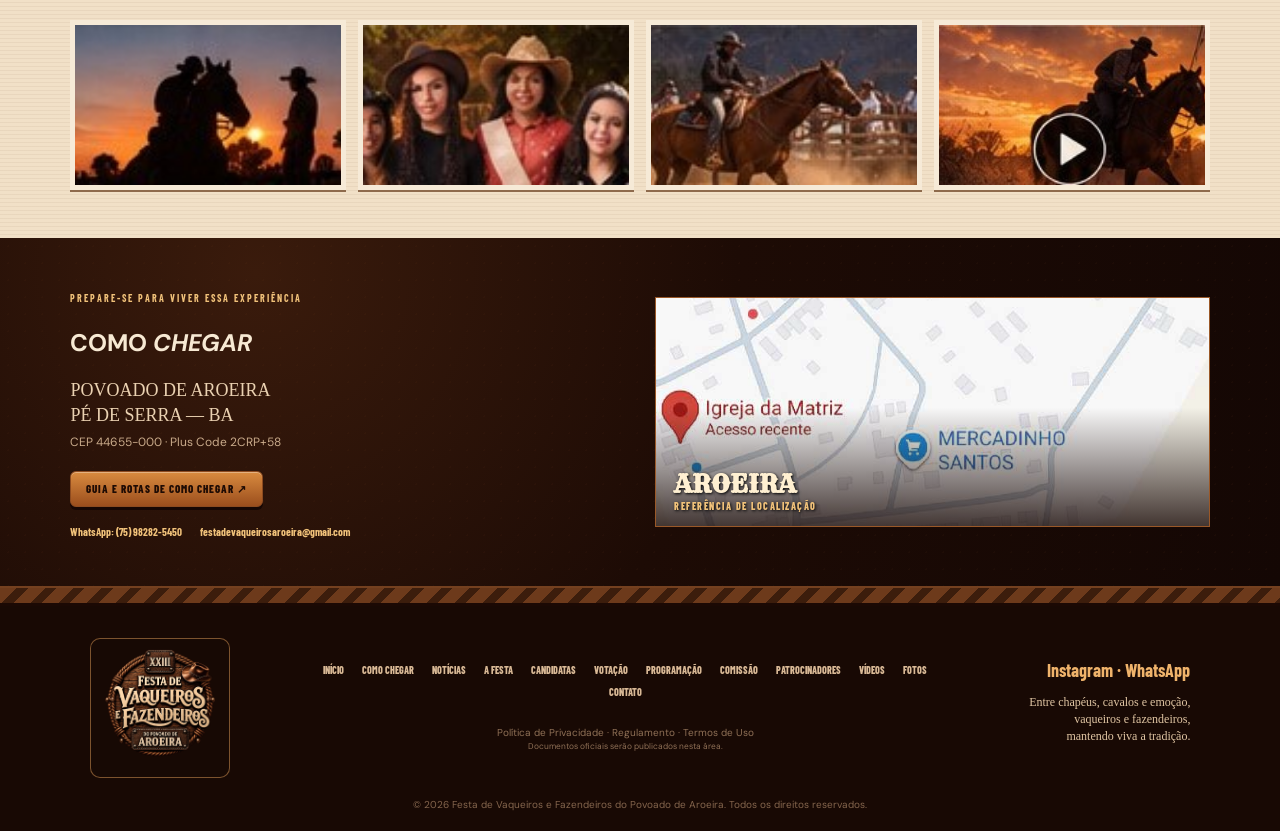
==== commit ab4be0d7: "Adiciona Google Maps e Waze para navegar até a entrada da Praça da Aroeira" ====
--- a/index.html
+++ b/index.html
@@ -81,7 +81,7 @@
 
 <section class="gallery section light" id="galeria"><div class="section-title light-title"><h2>FOTOS <em>DA FESTA</em></h2><a href="#galeria">VER GALERIA →</a></div><div class="gallery-grid"><img src="assets/news1.jpg" alt="Registro visual da festa" loading="lazy" tabindex="0" role="button"><img src="assets/news2.jpg" alt="Representantes da festa" loading="lazy" tabindex="0" role="button"><img src="assets/news3.jpg" alt="Imagem ilustrativa da programação" loading="lazy" tabindex="0" role="button"><img src="assets/video.jpg" alt="Imagem ilustrativa da tradição da festa" loading="lazy" tabindex="0" role="button"></div></section>
 
-<section class="location section dark" id="contato"><div><span class="eyebrow">PREPARE-SE PARA VIVER ESSA EXPERIÊNCIA</span><h2>COMO <em>CHEGAR</em></h2><p class="lead">POVOADO DE AROEIRA<br>PÉ DE SERRA — BA<br><small>CEP 44655-000 · Plus Code 2CRP+58</small></p><a class="btn copper" href="como-chegar.html">GUIA DE COMO CHEGAR ↗</a><a class="small-btn" href="https://maps.app.goo.gl/FQShf4enFJfWacBQ9?g_st=ac" target="_blank" rel="noopener noreferrer">ABRIR REFERÊNCIA NO MAPA ↗</a><div class="contact-details"><a href="https://wa.me/5575982825450" target="_blank" rel="noopener noreferrer">WhatsApp: (75) 98282-5450</a><a href="mailto:festadevaqueirosaroeira@gmail.com">festadevaqueirosaroeira@gmail.com</a></div></div><div class="map-art"><img src="assets/mapa-aroeira.jpg" alt="Mapa de referência do Povoado de Aroeira, Pé de Serra - Bahia" loading="lazy"><div class="map-overlay"><b>AROEIRA</b><small>REFERÊNCIA DE LOCALIZAÇÃO</small></div></div></section>
+<section class="location section dark" id="contato"><div><span class="eyebrow">PREPARE-SE PARA VIVER ESSA EXPERIÊNCIA</span><h2>COMO <em>CHEGAR</em></h2><p class="lead">POVOADO DE AROEIRA<br>PÉ DE SERRA — BA<br><small>CEP 44655-000 · Plus Code 2CRP+58</small></p><a class="btn copper" href="como-chegar.html">GUIA E ROTAS DE COMO CHEGAR ↗</a><div class="contact-details"><a href="https://wa.me/5575982825450" target="_blank" rel="noopener noreferrer">WhatsApp: (75) 98282-5450</a><a href="mailto:festadevaqueirosaroeira@gmail.com">festadevaqueirosaroeira@gmail.com</a></div></div><div class="map-art"><img src="assets/mapa-aroeira.jpg" alt="Mapa de referência do Povoado de Aroeira, Pé de Serra - Bahia" loading="lazy"><div class="map-overlay"><b>AROEIRA</b><small>REFERÊNCIA DE LOCALIZAÇÃO</small></div></div></section>
 </main>
 
 <footer class="footer"><div class="footer-rope"></div><div class="footer-main"><img src="assets/logo-oficial.webp" alt="Logo oficial da festa" class="footer-logo"><div class="footer-links"><a href="#inicio">INÍCIO</a><a href="como-chegar.html">COMO CHEGAR</a><a href="#noticias">NOTÍCIAS</a><a href="#festa">A FESTA</a><a href="#candidatas">CANDIDATAS</a><a href="#votacao">VOTAÇÃO</a><a href="#programacao">PROGRAMAÇÃO</a><a href="#comissao">COMISSÃO</a><a href="#patrocinadores">PATROCINADORES</a><a href="#midia">VÍDEOS</a><a href="#galeria">FOTOS</a><a href="#contato">CONTATO</a><div class="legal">Política de Privacidade · Regulamento · Termos de Uso<br><small>Documentos oficiais serão publicados nesta área.</small></div></div><div class="footer-slogan"><span><a href="https://www.instagram.com/festadevaqueiros_aroeira?stkn=MW5icGoyaG5nNHZ4cQ==" target="_blank" rel="noopener noreferrer">Instagram</a> · <a href="https://wa.me/5575982825450" target="_blank" rel="noopener noreferrer">WhatsApp</a></span><p>Entre chapéus, cavalos e emoção,<br>vaqueiros e fazendeiros,<br>mantendo viva a tradição.</p></div></div><div class="copyright">© 2026 Festa de Vaqueiros e Fazendeiros do Povoado de Aroeira. Todos os direitos reservados.</div></footer>
